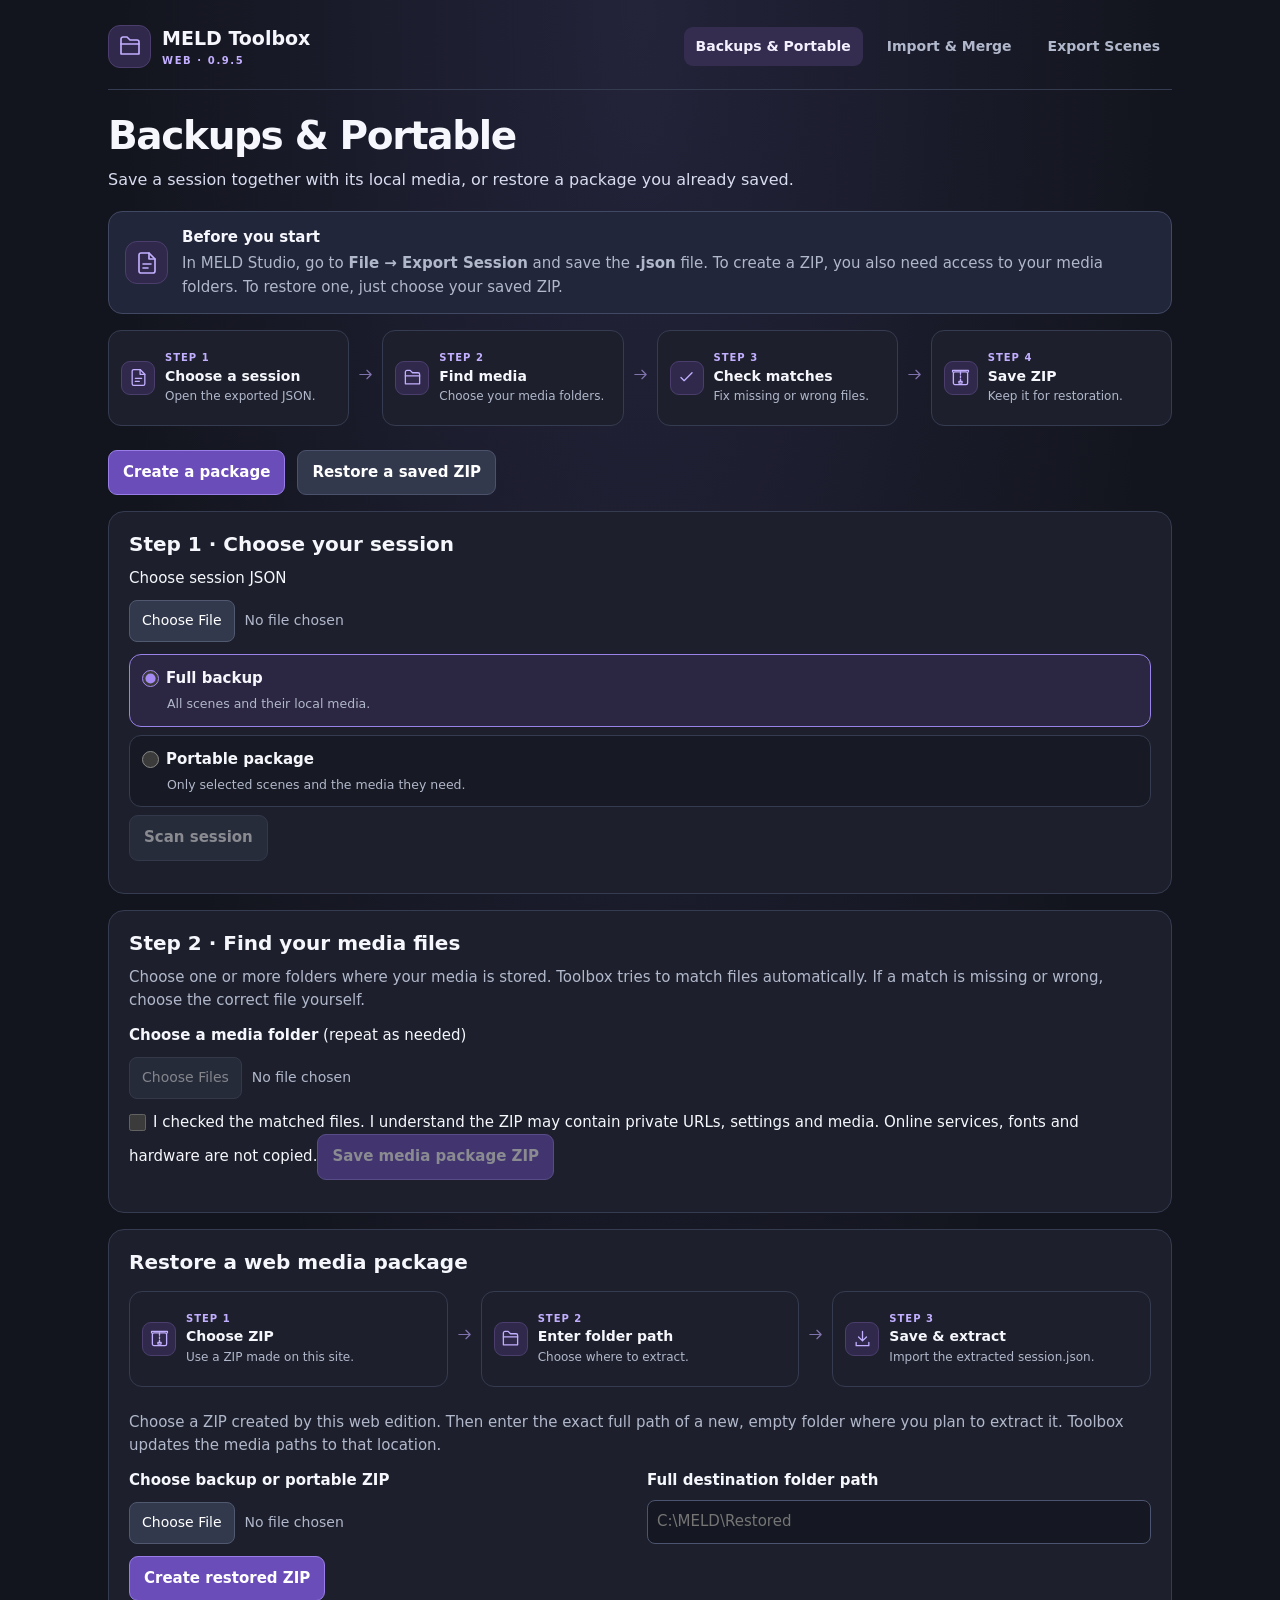
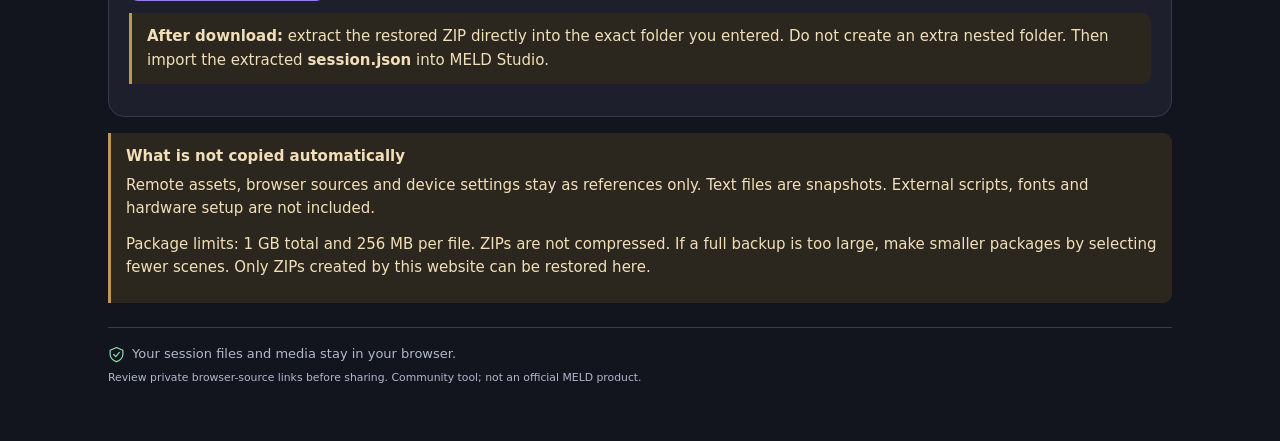
==== portable.html @ 85352651 "Add files via upload" ====
<!doctype html>
<html lang="en"><head><meta charset="utf-8"/><meta content="width=device-width, initial-scale=1" name="viewport"/><meta content="default-src 'none'; script-src 'self'; style-src 'self' 'unsafe-inline'; img-src 'self' data: blob:; connect-src 'none'; base-uri 'none'; form-action 'none'; object-src 'none'" http-equiv="Content-Security-Policy"/><title>MELD Toolbox | Media Packages</title><link href="style.css" rel="stylesheet"/></head><body><main><header class="topbar"><a class="brand" href="index.html"><span class="brandmark"><svg aria-hidden="true" viewBox="0 0 24 24" fill="none" stroke="currentColor" stroke-width="1.65" stroke-linecap="round" stroke-linejoin="round"><path d="M3 7V5a2 2 0 0 1 2-2h4l3 3h7a2 2 0 0 1 2 2v12H3z"/><path d="M3 10h18"/></svg></span><span>MELD Toolbox<small>WEB · 0.9.5</small></span></a><nav aria-label="Main navigation"><a href="index.html" aria-current="page">Backups &amp; Portable</a><a href="production-merge.html">Import &amp; Merge</a><a href="production-manager.html">Export Scenes</a></nav></header><section class="intro"><h1>Backups &amp; Portable</h1><p class="lead">Save a session together with its local media, or restore a package you already saved.</p><div class="start"><span class="symbol"><svg aria-hidden="true" viewBox="0 0 24 24" fill="none" stroke="currentColor" stroke-width="1.65" stroke-linecap="round" stroke-linejoin="round"><path d="M14 2H6a2 2 0 0 0-2 2v16a2 2 0 0 0 2 2h12a2 2 0 0 0 2-2V8z"/><path d="M14 2v6h6M8 13h8M8 17h5"/></svg></span><div><strong>Before you start</strong><p>In MELD Studio, go to <strong>File → Export Session</strong> and save the <strong>.json</strong> file. To create a ZIP, you also need access to your media folders. To restore one, just choose your saved ZIP.</p></div></div><div class="flow" aria-label="Workflow"><div class="flow-step"><span class="symbol"><svg aria-hidden="true" viewBox="0 0 24 24" fill="none" stroke="currentColor" stroke-width="1.65" stroke-linecap="round" stroke-linejoin="round"><path d="M14 2H6a2 2 0 0 0-2 2v16a2 2 0 0 0 2 2h12a2 2 0 0 0 2-2V8z"/><path d="M14 2v6h6M8 13h8M8 17h5"/></svg></span><div><span class="step-index">STEP 1</span><strong>Choose a session</strong><small>Open the exported JSON.</small></div></div><span class="flow-arrow"><svg aria-hidden="true" viewBox="0 0 24 24" fill="none" stroke="currentColor" stroke-width="1.65" stroke-linecap="round" stroke-linejoin="round"><path d="M4 12h16m-6-6 6 6-6 6"/></svg></span><div class="flow-step"><span class="symbol"><svg aria-hidden="true" viewBox="0 0 24 24" fill="none" stroke="currentColor" stroke-width="1.65" stroke-linecap="round" stroke-linejoin="round"><path d="M3 7V5a2 2 0 0 1 2-2h4l3 3h7a2 2 0 0 1 2 2v12H3z"/><path d="M3 10h18"/></svg></span><div><span class="step-index">STEP 2</span><strong>Find media</strong><small>Choose your media folders.</small></div></div><span class="flow-arrow"><svg aria-hidden="true" viewBox="0 0 24 24" fill="none" stroke="currentColor" stroke-width="1.65" stroke-linecap="round" stroke-linejoin="round"><path d="M4 12h16m-6-6 6 6-6 6"/></svg></span><div class="flow-step"><span class="symbol"><svg aria-hidden="true" viewBox="0 0 24 24" fill="none" stroke="currentColor" stroke-width="1.65" stroke-linecap="round" stroke-linejoin="round"><path d="m5 12 4 4L19 6"/></svg></span><div><span class="step-index">STEP 3</span><strong>Check matches</strong><small>Fix missing or wrong files.</small></div></div><span class="flow-arrow"><svg aria-hidden="true" viewBox="0 0 24 24" fill="none" stroke="currentColor" stroke-width="1.65" stroke-linecap="round" stroke-linejoin="round"><path d="M4 12h16m-6-6 6 6-6 6"/></svg></span><div class="flow-step"><span class="symbol"><svg aria-hidden="true" viewBox="0 0 24 24" fill="none" stroke="currentColor" stroke-width="1.65" stroke-linecap="round" stroke-linejoin="round"><rect x="3" y="5" width="18" height="16" rx="2"/><path d="M2 5V3h20v2M12 5v3m0 2v2m0 2v3m-2 0h4v2h-4z"/></svg></span><div><span class="step-index">STEP 4</span><strong>Save ZIP</strong><small>Keep it for restoration.</small></div></div></div></section>

<div class="jump"><a class="action primary" href="#create-package">Create a package</a><a class="action" href="#restore-package">Restore a saved ZIP</a></div><section class="panel" id="create-package"><h2>Step 1 · Choose your session</h2><label for="session">Choose session JSON</label><input accept=".json,application/json" id="session" type="file"/><label class="mode-card"><input checked="" name="mode" type="radio" value="full"/><strong>Full backup</strong><small>All scenes and their local media.</small></label><label class="mode-card"><input name="mode" type="radio" value="selected"/><strong>Portable package</strong><small>Only selected scenes and the media they need.</small></label><div hidden="" id="scenes"></div><button disabled="" id="scan">Scan session</button><p id="report" role="status"></p></section>
<section class="panel"><h2>Step 2 · Find your media files</h2><p>Choose one or more folders where your media is stored. Toolbox tries to match files automatically. If a match is missing or wrong, choose the correct file yourself.</p><label for="folders"><strong>Choose a media folder</strong> (repeat as needed)</label><input disabled="" id="folders" multiple="" type="file" webkitdirectory=""/><p id="count"></p><div id="assets"></div><label><input disabled="" id="ack" type="checkbox"/>I checked the matched files. I understand the ZIP may contain private URLs, settings and media. Online services, fonts and hardware are not copied.</label><button class="primary" disabled="" id="build">Save media package ZIP</button><p id="buildStatus" role="status"></p></section>
<section class="panel" id="restore-package"><h2>Restore a web media package</h2><div aria-label="Workflow" class="flow"><div class="flow-step"><span class="symbol"><svg aria-hidden="true" fill="none" stroke="currentColor" stroke-linecap="round" stroke-linejoin="round" stroke-width="1.65" viewbox="0 0 24 24"><rect height="16" rx="2" width="18" x="3" y="5"></rect><path d="M2 5V3h20v2M12 5v3m0 2v2m0 2v3m-2 0h4v2h-4z"></path></svg></span><div><span class="step-index">STEP 1</span><strong>Choose ZIP</strong><small>Use a ZIP made on this site.</small></div></div><span class="flow-arrow"><svg aria-hidden="true" fill="none" stroke="currentColor" stroke-linecap="round" stroke-linejoin="round" stroke-width="1.65" viewbox="0 0 24 24"><path d="M4 12h16m-6-6 6 6-6 6"></path></svg></span><div class="flow-step"><span class="symbol"><svg aria-hidden="true" fill="none" stroke="currentColor" stroke-linecap="round" stroke-linejoin="round" stroke-width="1.65" viewbox="0 0 24 24"><path d="M3 7V5a2 2 0 0 1 2-2h4l3 3h7a2 2 0 0 1 2 2v12H3z"></path><path d="M3 10h18"></path></svg></span><div><span class="step-index">STEP 2</span><strong>Enter folder path</strong><small>Choose where to extract.</small></div></div><span class="flow-arrow"><svg aria-hidden="true" fill="none" stroke="currentColor" stroke-linecap="round" stroke-linejoin="round" stroke-width="1.65" viewbox="0 0 24 24"><path d="M4 12h16m-6-6 6 6-6 6"></path></svg></span><div class="flow-step"><span class="symbol"><svg aria-hidden="true" fill="none" stroke="currentColor" stroke-linecap="round" stroke-linejoin="round" stroke-width="1.65" viewbox="0 0 24 24"><path d="M12 3v12m-5-5 5 5 5-5M4 17v4h16v-4"></path></svg></span><div><span class="step-index">STEP 3</span><strong>Save &amp; extract</strong><small>Import the extracted session.json.</small></div></div></div><p>Choose a ZIP created by this web edition. Then enter the exact full path of a new, empty folder where you plan to extract it. Toolbox updates the media paths to that location.</p><div class="subgrid"><div><label for="package"><strong>Choose backup or portable ZIP</strong></label><input accept=".zip,application/zip" id="package" type="file"/></div><div><label for="destination"><strong>Full destination folder path</strong></label><input id="destination" placeholder="C:\MELD\Restored" spellcheck="false" type="text"/></div></div><button class="primary" id="restore">Create restored ZIP</button><p id="restoreStatus" role="status"></p><div class="notice"><strong>After download:</strong> extract the restored ZIP directly into the exact folder you entered. Do not create an extra nested folder. Then import the extracted <strong>session.json</strong> into MELD Studio.</div></section>
<section class="notice"><strong>What is not copied automatically</strong><p>Remote assets, browser sources and device settings stay as references only. Text files are snapshots. External scripts, fonts and hardware setup are not included.</p><p>Package limits: 1 GB total and 256 MB per file. ZIPs are not compressed. If a full backup is too large, make smaller packages by selecting fewer scenes. Only ZIPs created by this website can be restored here.</p></section><footer><span><svg aria-hidden="true" viewBox="0 0 24 24" fill="none" stroke="currentColor" stroke-width="1.65" stroke-linecap="round" stroke-linejoin="round"><path d="m12 2 9 4v6c0 5-5 9-9 10-4-1-9-5-9-10V6z"/><path d="m8 12 3 3 5-6"/></svg> Your session files and media stay in your browser.</span><small>Review private browser-source links before sharing. Community tool; not an official MELD product.</small></footer></main><script src="production-engine.js"></script><script src="portable-web-engine.js"></script><script src="portable-web-ui.js"></script></body></html>
---- style.css ----
:root{color-scheme:dark;--bg:#13151e;--panel:#1d202c;--panel2:#242839;--border:#353b50;--muted:#b1b8cb;--text:#f6f7fc;--purple:#c2afff;--accent:#8064d8;--green:#90e4b0;--red:#ffabb1;--gold:#f2d091}*{box-sizing:border-box}body{margin:0;background:radial-gradient(ellipse at 50% 0,#23233a 0,transparent 520px),var(--bg);color:var(--text);font:15px/1.55 system-ui,-apple-system,"Segoe UI",sans-serif}main{max-width:1120px;margin:auto;padding:24px 28px 38px}a{color:var(--purple)}.topbar,.row,nav{display:flex;align-items:center;gap:12px;flex-wrap:wrap}.topbar{justify-content:space-between;border-bottom:1px solid var(--border);padding-bottom:20px;margin-bottom:24px}.brand{display:flex;align-items:center;gap:11px;color:var(--text);font-size:19px;font-weight:750;text-decoration:none}.brand small{display:block;letter-spacing:1.6px;font-size:10px;color:var(--purple)}.brandmark,.symbol{display:inline-flex;align-items:center;justify-content:center;color:var(--purple);background:#30294b;border:1px solid #4b3e6d;border-radius:12px;width:43px;height:43px;flex:0 0 auto}.brandmark svg,.symbol svg{width:24px;height:24px}nav a{color:var(--muted);text-decoration:none;padding:9px 12px;border-radius:9px;font-size:14px;font-weight:600}nav a[aria-current]{background:#352d50;color:#f5f0ff}nav a:hover{background:var(--panel2);color:#fff}h1{font-size:clamp(28px,4vw,39px);line-height:1.14;letter-spacing:-.035em;margin:0 0 10px}h2{font-size:20px;line-height:1.25;margin:0 0 10px}h3{font-size:16px;margin:0 0 6px}p{margin:6px 0 12px;color:var(--muted)}.lead{font-size:16px;max-width:800px;color:#d8dcef;margin-bottom:18px}.start{display:flex;gap:14px;align-items:center;background:#22263a;border:1px solid #414862;border-radius:14px;padding:14px 16px;margin:16px 0}.start p{margin:3px 0 0}.start strong{font-size:15px}.flow{display:flex;align-items:center;gap:8px;margin:16px 0 24px}.flow-step{flex:1;min-width:0;display:flex;gap:10px;align-items:center;background:var(--panel);border:1px solid var(--border);border-radius:13px;padding:12px;min-height:96px}.flow-step .symbol{width:34px;height:34px;border-radius:9px}.flow-step .symbol svg{width:19px;height:19px}.step-index{font-size:10px;letter-spacing:1px;color:var(--purple);font-weight:750;display:block}.flow-step strong{display:block;font-size:14px}.flow-step small{display:block;font-size:12px;color:var(--muted)}.flow-arrow{color:#8073ad;flex:0 0 17px}.flow-arrow svg{width:17px;height:17px}.panel{background:var(--panel);border:1px solid var(--border);border-radius:16px;padding:20px;margin:16px 0;min-width:0}.workflow-grid,.columns,.subgrid{display:grid;grid-template-columns:repeat(2,minmax(0,1fr));gap:14px}.workflow{background:linear-gradient(140deg,#24283a,#1e212d);border:1px solid var(--border);border-radius:16px;padding:19px;display:flex;flex-direction:column;gap:9px;min-width:0}.workflow h2{margin:0}.workflow p{margin:0}.workflow .action{margin-top:auto;align-self:flex-start}.card-top{display:flex;gap:12px;align-items:center}.meta{display:grid;gap:5px;margin:6px 0 10px;padding:10px 0;border-top:1px solid var(--border);font-size:13px;color:var(--muted)}.meta b{color:#e3e6f0}.card{background:#171a24;border:1px solid var(--border);border-radius:12px;padding:16px;min-width:0}.grid{display:grid;grid-template-columns:repeat(auto-fit,minmax(128px,1fr));gap:10px}.stat{background:#171a24;border:1px solid var(--border);padding:12px;border-radius:10px}.stat b{display:block;font-size:23px}.stat small{color:var(--muted)}button,input,select{font:inherit}button,.action{display:inline-flex;align-items:center;justify-content:center;gap:8px;background:#33394d;border:1px solid #4b536c;border-radius:9px;padding:10px 14px;color:#fff;text-decoration:none;cursor:pointer;font-weight:650;min-height:42px}button.primary,.action.primary,#save{background:#6b4db9;border-color:#987de8}button:hover:not(:disabled),.action:hover{filter:brightness(1.14)}button:disabled{opacity:.48;cursor:not-allowed}button:focus-visible,a:focus-visible,input:focus-visible,select:focus-visible{outline:3px solid var(--purple);outline-offset:3px}input[type=file]{display:block;margin:10px 0 12px;max-width:100%;width:100%;font-size:14px;color:var(--muted)}input::file-selector-button{font:inherit;background:#33394d;color:#fff;border:1px solid #505970;padding:9px 12px;border-radius:8px;cursor:pointer;margin-right:10px}input:disabled::file-selector-button{opacity:.45;cursor:not-allowed}select,input[type=text],#search{background:#151822;color:var(--text);border:1px solid #4c556f;border-radius:8px;padding:9px;max-width:100%}input[type=text],#search{width:100%;margin:8px 0}input[type=checkbox],input[type=radio]{accent-color:#a58af3;flex-shrink:0;width:17px;height:17px;vertical-align:middle;margin:0 7px 0 0}label{cursor:pointer}small,.helper{color:var(--muted)}.ok{color:var(--green)!important}.err{color:var(--red)!important}.warn{color:var(--gold)!important}.notice{border-left:3px solid #bc9857;background:#2b271f;color:#f2dfb9;padding:12px 15px;margin:12px 0;border-radius:0 9px 9px 0}.notice p{color:inherit}.scene{display:flex;align-items:flex-start;gap:12px;justify-content:space-between;border-bottom:1px solid var(--border);padding:11px 4px}.scene label{display:flex;align-items:center;gap:5px;flex:1}.scene>div:first-child{flex:1;min-width:0}.scene small{display:block;overflow-wrap:anywhere}.policy{min-width:145px}.scroll{max-height:470px;overflow:auto}.asset{padding:12px 0;border-top:1px solid var(--border);overflow-wrap:anywhere}.asset input{margin:8px 0}#scenes{max-height:300px;overflow:auto}#assets{max-height:480px;overflow:auto}#report,#buildStatus,#restoreStatus,#status{white-space:pre-wrap;overflow-wrap:anywhere}.mode-card{display:block;border:1px solid var(--border);background:#171a24;border-radius:12px;padding:12px;margin:8px 0}.mode-card small{display:block;margin:4px 0 0 25px}.mode-card:has(input:checked){border-color:#9982e8;background:#2b2641}.choices{display:grid;grid-template-columns:repeat(4,minmax(0,1fr));gap:9px;margin:12px 0}.choice{background:#171a24;border:1px solid var(--border);border-radius:11px;padding:12px}.choice strong,.choice small{display:block}.choice svg{width:100%;max-width:112px;height:36px;display:block;margin:0 0 7px}.panel label.row{align-items:flex-start;flex-wrap:nowrap;margin:12px 0}table{width:100%;border-collapse:collapse}th,td{text-align:left;vertical-align:top;padding:8px 6px;border-bottom:1px solid var(--border);overflow-wrap:anywhere}th{color:var(--muted);font-size:12px}.section-title{margin-top:28px}.jump{display:flex;gap:12px;flex-wrap:wrap;margin:12px 0}footer{border-top:1px solid var(--border);margin-top:24px;padding:16px 0;color:var(--muted);font-size:13px;display:grid;gap:6px}footer span{display:flex;align-items:center;gap:7px}footer svg{width:17px;height:17px;color:var(--green)}[hidden]{display:none!important}@media(max-width:850px){.flow{display:grid;grid-template-columns:repeat(2,minmax(0,1fr))}.flow-arrow{display:none}.choices{grid-template-columns:repeat(2,minmax(0,1fr))}.topbar{gap:15px}}@media(max-width:600px){main{padding:16px}.workflow-grid,.columns,.subgrid,.flow{grid-template-columns:1fr}.flow-step{min-height:70px}.panel{padding:15px}.scene{flex-wrap:wrap}.policy{min-width:120px}nav{gap:3px}nav a{padding:8px;font-size:13px}.choices{grid-template-columns:1fr 1fr}.row{gap:8px}}
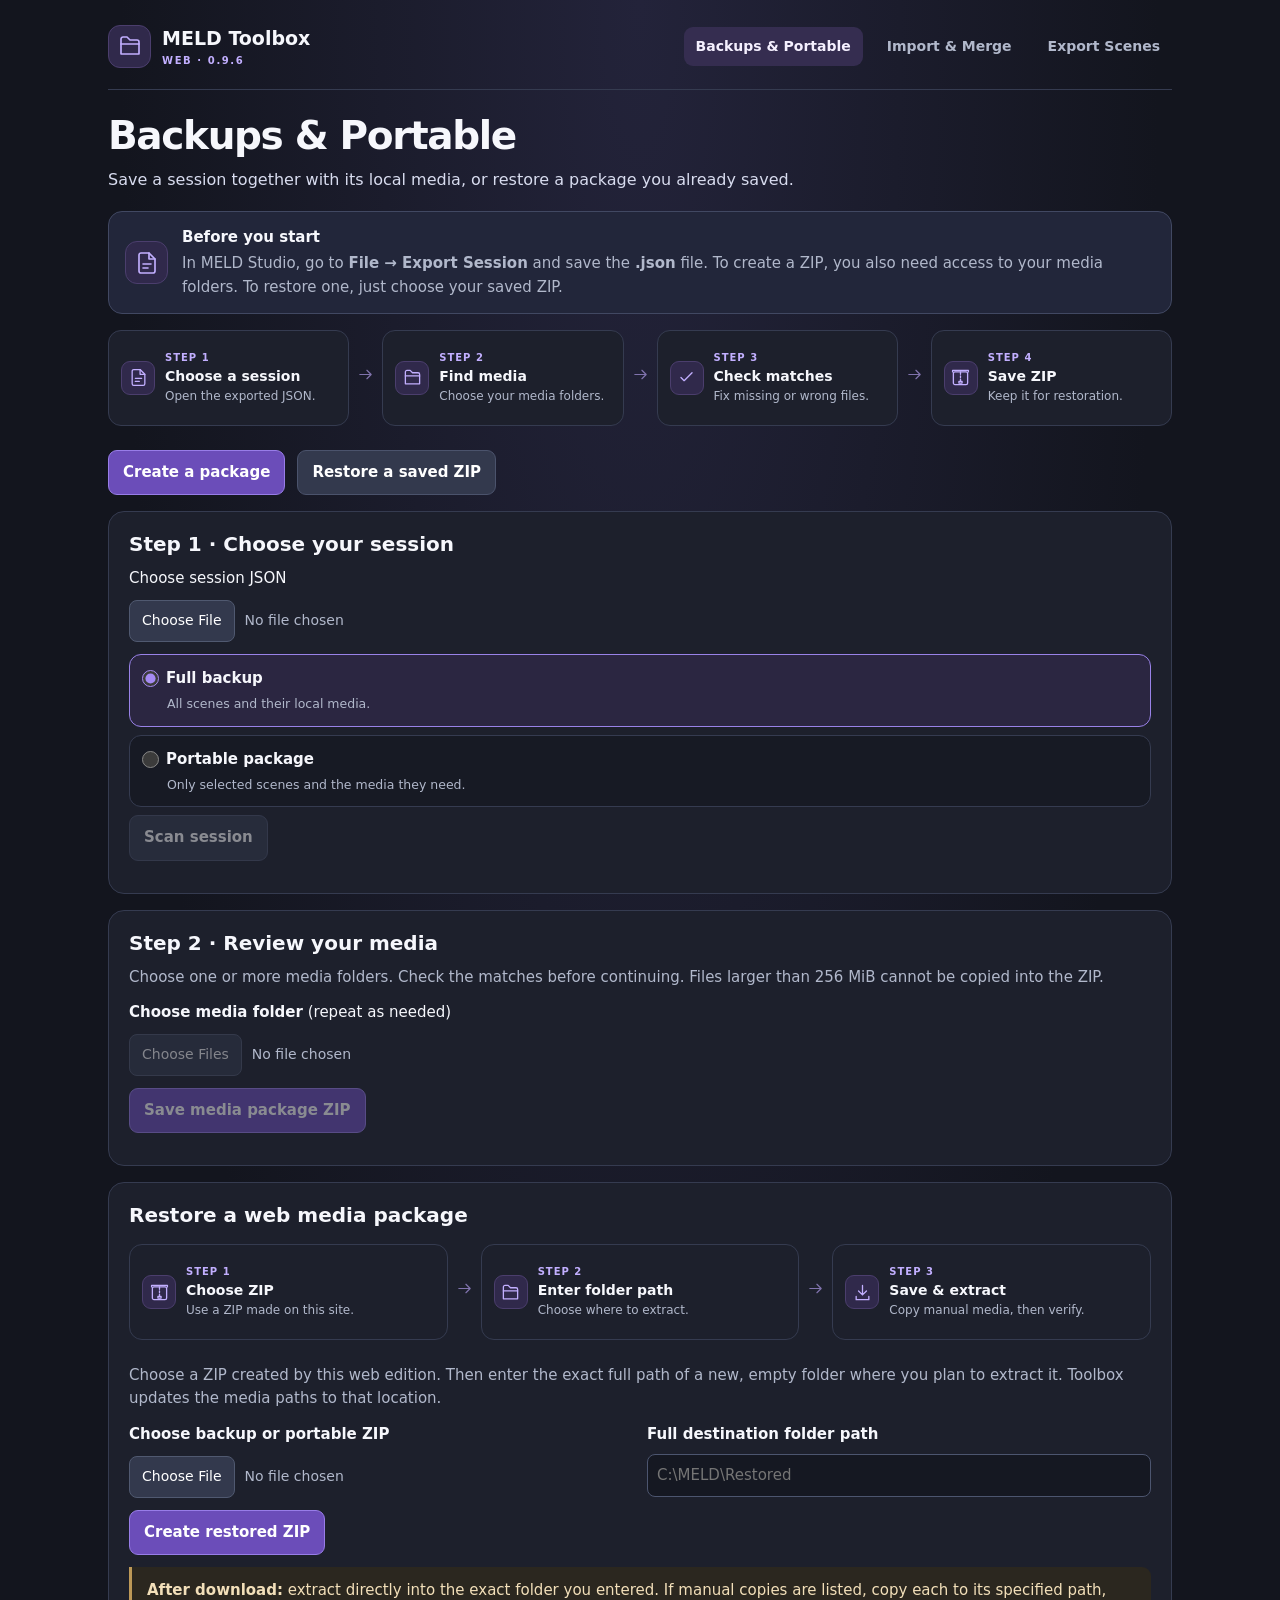
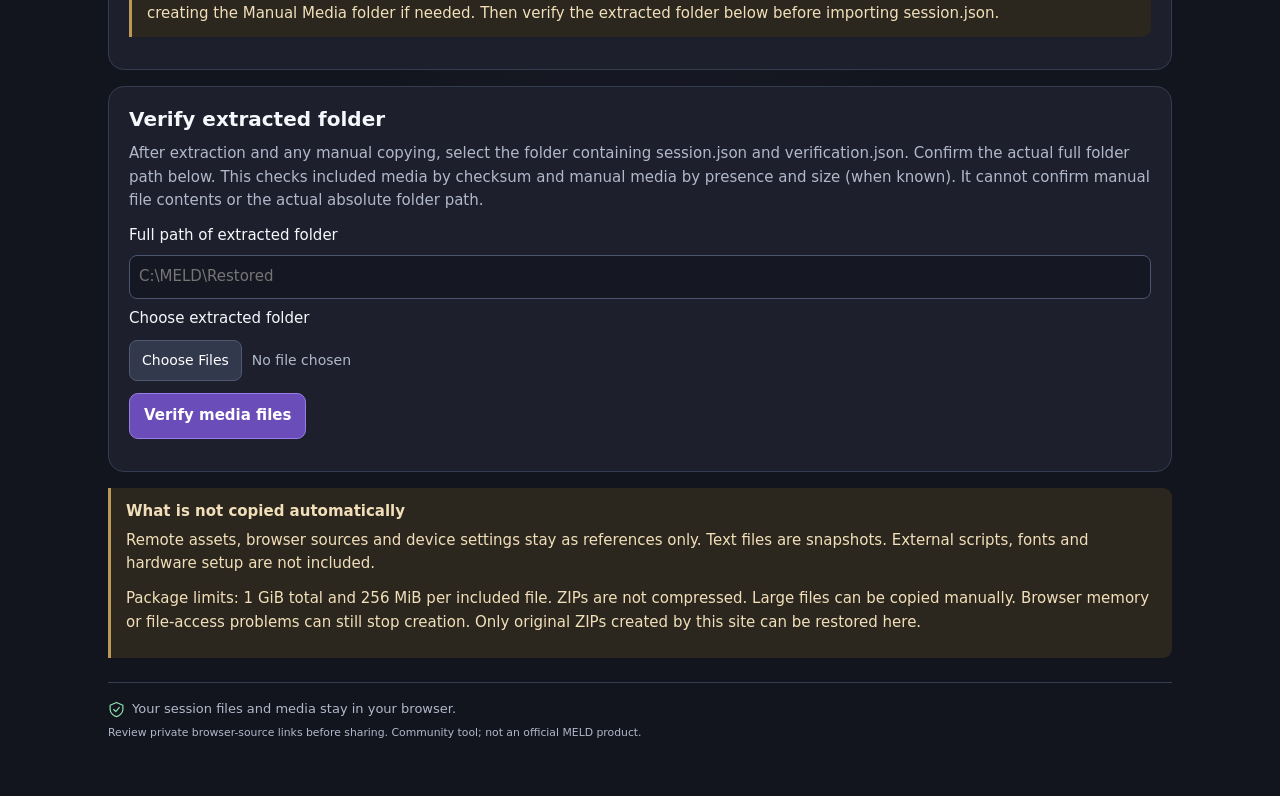
==== commit 72605551: "Add files via upload" ====
--- a/portable.html
+++ b/portable.html
@@ -1,7 +1,7 @@
-<!doctype html>
-<html lang="en"><head><meta charset="utf-8"/><meta content="width=device-width, initial-scale=1" name="viewport"/><meta content="default-src 'none'; script-src 'self'; style-src 'self' 'unsafe-inline'; img-src 'self' data: blob:; connect-src 'none'; base-uri 'none'; form-action 'none'; object-src 'none'" http-equiv="Content-Security-Policy"/><title>MELD Toolbox | Media Packages</title><link href="style.css" rel="stylesheet"/></head><body><main><header class="topbar"><a class="brand" href="index.html"><span class="brandmark"><svg aria-hidden="true" viewBox="0 0 24 24" fill="none" stroke="currentColor" stroke-width="1.65" stroke-linecap="round" stroke-linejoin="round"><path d="M3 7V5a2 2 0 0 1 2-2h4l3 3h7a2 2 0 0 1 2 2v12H3z"/><path d="M3 10h18"/></svg></span><span>MELD Toolbox<small>WEB · 0.9.5</small></span></a><nav aria-label="Main navigation"><a href="index.html" aria-current="page">Backups &amp; Portable</a><a href="production-merge.html">Import &amp; Merge</a><a href="production-manager.html">Export Scenes</a></nav></header><section class="intro"><h1>Backups &amp; Portable</h1><p class="lead">Save a session together with its local media, or restore a package you already saved.</p><div class="start"><span class="symbol"><svg aria-hidden="true" viewBox="0 0 24 24" fill="none" stroke="currentColor" stroke-width="1.65" stroke-linecap="round" stroke-linejoin="round"><path d="M14 2H6a2 2 0 0 0-2 2v16a2 2 0 0 0 2 2h12a2 2 0 0 0 2-2V8z"/><path d="M14 2v6h6M8 13h8M8 17h5"/></svg></span><div><strong>Before you start</strong><p>In MELD Studio, go to <strong>File → Export Session</strong> and save the <strong>.json</strong> file. To create a ZIP, you also need access to your media folders. To restore one, just choose your saved ZIP.</p></div></div><div class="flow" aria-label="Workflow"><div class="flow-step"><span class="symbol"><svg aria-hidden="true" viewBox="0 0 24 24" fill="none" stroke="currentColor" stroke-width="1.65" stroke-linecap="round" stroke-linejoin="round"><path d="M14 2H6a2 2 0 0 0-2 2v16a2 2 0 0 0 2 2h12a2 2 0 0 0 2-2V8z"/><path d="M14 2v6h6M8 13h8M8 17h5"/></svg></span><div><span class="step-index">STEP 1</span><strong>Choose a session</strong><small>Open the exported JSON.</small></div></div><span class="flow-arrow"><svg aria-hidden="true" viewBox="0 0 24 24" fill="none" stroke="currentColor" stroke-width="1.65" stroke-linecap="round" stroke-linejoin="round"><path d="M4 12h16m-6-6 6 6-6 6"/></svg></span><div class="flow-step"><span class="symbol"><svg aria-hidden="true" viewBox="0 0 24 24" fill="none" stroke="currentColor" stroke-width="1.65" stroke-linecap="round" stroke-linejoin="round"><path d="M3 7V5a2 2 0 0 1 2-2h4l3 3h7a2 2 0 0 1 2 2v12H3z"/><path d="M3 10h18"/></svg></span><div><span class="step-index">STEP 2</span><strong>Find media</strong><small>Choose your media folders.</small></div></div><span class="flow-arrow"><svg aria-hidden="true" viewBox="0 0 24 24" fill="none" stroke="currentColor" stroke-width="1.65" stroke-linecap="round" stroke-linejoin="round"><path d="M4 12h16m-6-6 6 6-6 6"/></svg></span><div class="flow-step"><span class="symbol"><svg aria-hidden="true" viewBox="0 0 24 24" fill="none" stroke="currentColor" stroke-width="1.65" stroke-linecap="round" stroke-linejoin="round"><path d="m5 12 4 4L19 6"/></svg></span><div><span class="step-index">STEP 3</span><strong>Check matches</strong><small>Fix missing or wrong files.</small></div></div><span class="flow-arrow"><svg aria-hidden="true" viewBox="0 0 24 24" fill="none" stroke="currentColor" stroke-width="1.65" stroke-linecap="round" stroke-linejoin="round"><path d="M4 12h16m-6-6 6 6-6 6"/></svg></span><div class="flow-step"><span class="symbol"><svg aria-hidden="true" viewBox="0 0 24 24" fill="none" stroke="currentColor" stroke-width="1.65" stroke-linecap="round" stroke-linejoin="round"><rect x="3" y="5" width="18" height="16" rx="2"/><path d="M2 5V3h20v2M12 5v3m0 2v2m0 2v3m-2 0h4v2h-4z"/></svg></span><div><span class="step-index">STEP 4</span><strong>Save ZIP</strong><small>Keep it for restoration.</small></div></div></div></section>
+<!DOCTYPE html>
 
+<html lang="en"><head><meta charset="utf-8"/><meta content="width=device-width, initial-scale=1" name="viewport"/><meta content="default-src 'none'; script-src 'self'; style-src 'self' 'unsafe-inline'; img-src 'self' data: blob:; connect-src 'none'; base-uri 'none'; form-action 'none'; object-src 'none'" http-equiv="Content-Security-Policy"/><title>MELD Toolbox | Media Packages</title><link href="style.css?v=096" rel="stylesheet"/></head><body><main><header class="topbar"><a class="brand" href="index.html"><span class="brandmark"><svg aria-hidden="true" fill="none" stroke="currentColor" stroke-linecap="round" stroke-linejoin="round" stroke-width="1.65" viewbox="0 0 24 24"><path d="M3 7V5a2 2 0 0 1 2-2h4l3 3h7a2 2 0 0 1 2 2v12H3z"></path><path d="M3 10h18"></path></svg></span><span>MELD Toolbox<small>WEB · 0.9.6</small></span></a><nav aria-label="Main navigation"><a aria-current="page" href="index.html">Backups &amp; Portable</a><a href="production-merge.html">Import &amp; Merge</a><a href="production-manager.html">Export Scenes</a></nav></header><section class="intro"><h1>Backups &amp; Portable</h1><p class="lead">Save a session together with its local media, or restore a package you already saved.</p><div class="start"><span class="symbol"><svg aria-hidden="true" fill="none" stroke="currentColor" stroke-linecap="round" stroke-linejoin="round" stroke-width="1.65" viewbox="0 0 24 24"><path d="M14 2H6a2 2 0 0 0-2 2v16a2 2 0 0 0 2 2h12a2 2 0 0 0 2-2V8z"></path><path d="M14 2v6h6M8 13h8M8 17h5"></path></svg></span><div><strong>Before you start</strong><p>In MELD Studio, go to <strong>File → Export Session</strong> and save the <strong>.json</strong> file. To create a ZIP, you also need access to your media folders. To restore one, just choose your saved ZIP.</p></div></div><div aria-label="Workflow" class="flow"><div class="flow-step"><span class="symbol"><svg aria-hidden="true" fill="none" stroke="currentColor" stroke-linecap="round" stroke-linejoin="round" stroke-width="1.65" viewbox="0 0 24 24"><path d="M14 2H6a2 2 0 0 0-2 2v16a2 2 0 0 0 2 2h12a2 2 0 0 0 2-2V8z"></path><path d="M14 2v6h6M8 13h8M8 17h5"></path></svg></span><div><span class="step-index">STEP 1</span><strong>Choose a session</strong><small>Open the exported JSON.</small></div></div><span class="flow-arrow"><svg aria-hidden="true" fill="none" stroke="currentColor" stroke-linecap="round" stroke-linejoin="round" stroke-width="1.65" viewbox="0 0 24 24"><path d="M4 12h16m-6-6 6 6-6 6"></path></svg></span><div class="flow-step"><span class="symbol"><svg aria-hidden="true" fill="none" stroke="currentColor" stroke-linecap="round" stroke-linejoin="round" stroke-width="1.65" viewbox="0 0 24 24"><path d="M3 7V5a2 2 0 0 1 2-2h4l3 3h7a2 2 0 0 1 2 2v12H3z"></path><path d="M3 10h18"></path></svg></span><div><span class="step-index">STEP 2</span><strong>Find media</strong><small>Choose your media folders.</small></div></div><span class="flow-arrow"><svg aria-hidden="true" fill="none" stroke="currentColor" stroke-linecap="round" stroke-linejoin="round" stroke-width="1.65" viewbox="0 0 24 24"><path d="M4 12h16m-6-6 6 6-6 6"></path></svg></span><div class="flow-step"><span class="symbol"><svg aria-hidden="true" fill="none" stroke="currentColor" stroke-linecap="round" stroke-linejoin="round" stroke-width="1.65" viewbox="0 0 24 24"><path d="m5 12 4 4L19 6"></path></svg></span><div><span class="step-index">STEP 3</span><strong>Check matches</strong><small>Fix missing or wrong files.</small></div></div><span class="flow-arrow"><svg aria-hidden="true" fill="none" stroke="currentColor" stroke-linecap="round" stroke-linejoin="round" stroke-width="1.65" viewbox="0 0 24 24"><path d="M4 12h16m-6-6 6 6-6 6"></path></svg></span><div class="flow-step"><span class="symbol"><svg aria-hidden="true" fill="none" stroke="currentColor" stroke-linecap="round" stroke-linejoin="round" stroke-width="1.65" viewbox="0 0 24 24"><rect height="16" rx="2" width="18" x="3" y="5"></rect><path d="M2 5V3h20v2M12 5v3m0 2v2m0 2v3m-2 0h4v2h-4z"></path></svg></span><div><span class="step-index">STEP 4</span><strong>Save ZIP</strong><small>Keep it for restoration.</small></div></div></div></section>
 <div class="jump"><a class="action primary" href="#create-package">Create a package</a><a class="action" href="#restore-package">Restore a saved ZIP</a></div><section class="panel" id="create-package"><h2>Step 1 · Choose your session</h2><label for="session">Choose session JSON</label><input accept=".json,application/json" id="session" type="file"/><label class="mode-card"><input checked="" name="mode" type="radio" value="full"/><strong>Full backup</strong><small>All scenes and their local media.</small></label><label class="mode-card"><input name="mode" type="radio" value="selected"/><strong>Portable package</strong><small>Only selected scenes and the media they need.</small></label><div hidden="" id="scenes"></div><button disabled="" id="scan">Scan session</button><p id="report" role="status"></p></section>
-<section class="panel"><h2>Step 2 · Find your media files</h2><p>Choose one or more folders where your media is stored. Toolbox tries to match files automatically. If a match is missing or wrong, choose the correct file yourself.</p><label for="folders"><strong>Choose a media folder</strong> (repeat as needed)</label><input disabled="" id="folders" multiple="" type="file" webkitdirectory=""/><p id="count"></p><div id="assets"></div><label><input disabled="" id="ack" type="checkbox"/>I checked the matched files. I understand the ZIP may contain private URLs, settings and media. Online services, fonts and hardware are not copied.</label><button class="primary" disabled="" id="build">Save media package ZIP</button><p id="buildStatus" role="status"></p></section>
-<section class="panel" id="restore-package"><h2>Restore a web media package</h2><div aria-label="Workflow" class="flow"><div class="flow-step"><span class="symbol"><svg aria-hidden="true" fill="none" stroke="currentColor" stroke-linecap="round" stroke-linejoin="round" stroke-width="1.65" viewbox="0 0 24 24"><rect height="16" rx="2" width="18" x="3" y="5"></rect><path d="M2 5V3h20v2M12 5v3m0 2v2m0 2v3m-2 0h4v2h-4z"></path></svg></span><div><span class="step-index">STEP 1</span><strong>Choose ZIP</strong><small>Use a ZIP made on this site.</small></div></div><span class="flow-arrow"><svg aria-hidden="true" fill="none" stroke="currentColor" stroke-linecap="round" stroke-linejoin="round" stroke-width="1.65" viewbox="0 0 24 24"><path d="M4 12h16m-6-6 6 6-6 6"></path></svg></span><div class="flow-step"><span class="symbol"><svg aria-hidden="true" fill="none" stroke="currentColor" stroke-linecap="round" stroke-linejoin="round" stroke-width="1.65" viewbox="0 0 24 24"><path d="M3 7V5a2 2 0 0 1 2-2h4l3 3h7a2 2 0 0 1 2 2v12H3z"></path><path d="M3 10h18"></path></svg></span><div><span class="step-index">STEP 2</span><strong>Enter folder path</strong><small>Choose where to extract.</small></div></div><span class="flow-arrow"><svg aria-hidden="true" fill="none" stroke="currentColor" stroke-linecap="round" stroke-linejoin="round" stroke-width="1.65" viewbox="0 0 24 24"><path d="M4 12h16m-6-6 6 6-6 6"></path></svg></span><div class="flow-step"><span class="symbol"><svg aria-hidden="true" fill="none" stroke="currentColor" stroke-linecap="round" stroke-linejoin="round" stroke-width="1.65" viewbox="0 0 24 24"><path d="M12 3v12m-5-5 5 5 5-5M4 17v4h16v-4"></path></svg></span><div><span class="step-index">STEP 3</span><strong>Save &amp; extract</strong><small>Import the extracted session.json.</small></div></div></div><p>Choose a ZIP created by this web edition. Then enter the exact full path of a new, empty folder where you plan to extract it. Toolbox updates the media paths to that location.</p><div class="subgrid"><div><label for="package"><strong>Choose backup or portable ZIP</strong></label><input accept=".zip,application/zip" id="package" type="file"/></div><div><label for="destination"><strong>Full destination folder path</strong></label><input id="destination" placeholder="C:\MELD\Restored" spellcheck="false" type="text"/></div></div><button class="primary" id="restore">Create restored ZIP</button><p id="restoreStatus" role="status"></p><div class="notice"><strong>After download:</strong> extract the restored ZIP directly into the exact folder you entered. Do not create an extra nested folder. Then import the extracted <strong>session.json</strong> into MELD Studio.</div></section>
-<section class="notice"><strong>What is not copied automatically</strong><p>Remote assets, browser sources and device settings stay as references only. Text files are snapshots. External scripts, fonts and hardware setup are not included.</p><p>Package limits: 1 GB total and 256 MB per file. ZIPs are not compressed. If a full backup is too large, make smaller packages by selecting fewer scenes. Only ZIPs created by this website can be restored here.</p></section><footer><span><svg aria-hidden="true" viewBox="0 0 24 24" fill="none" stroke="currentColor" stroke-width="1.65" stroke-linecap="round" stroke-linejoin="round"><path d="m12 2 9 4v6c0 5-5 9-9 10-4-1-9-5-9-10V6z"/><path d="m8 12 3 3 5-6"/></svg> Your session files and media stay in your browser.</span><small>Review private browser-source links before sharing. Community tool; not an official MELD product.</small></footer></main><script src="production-engine.js"></script><script src="portable-web-engine.js"></script><script src="portable-web-ui.js"></script></body></html>+<section class="panel"><h2>Step 2 · Review your media</h2><p>Choose one or more media folders. Check the matches before continuing. Files larger than 256 MiB cannot be copied into the ZIP.</p><label for="folders"><strong>Choose media folder</strong> (repeat as needed)</label><input disabled="" id="folders" multiple="" type="file" webkitdirectory=""/><div hidden="" id="mediaReview"><div class="grid"><div class="stat"><small>Included paths</small><b id="included">0</b></div><div class="stat"><small>Manual / unresolved</small><b id="manualCount">0</b></div><div class="stat"><small>Estimated package size</small><b id="estimated">0</b></div></div><progress aria-label="Estimated ZIP size" id="meter" max="1073741824" value="0"></progress><p class="helper">Estimate before deduplication, including an allowance for session data and ZIP overhead. Actual size can be smaller. Maximum 1 GiB.</p><p id="count" role="status"></p><label class="mode-card"><input id="allowManual" type="checkbox"/><strong>Allow manual media copies</strong><small>Missing or oversized files, and files you choose to copy manually, will be listed with exact destination paths. The backup is incomplete until you copy them.</small></label><p id="blocking" role="status"></p><div id="assets"></div><label class="row"><input disabled="" id="ack" type="checkbox"/>I reviewed the matches and any manual-copy requirements. I understand the ZIP may contain private URLs, settings and media. Online services, fonts and hardware are not copied.</label></div><button class="primary" disabled="" id="build">Save media package ZIP</button><p id="buildStatus" role="status"></p></section>
+<section class="panel" id="restore-package"><h2>Restore a web media package</h2><div aria-label="Workflow" class="flow"><div class="flow-step"><span class="symbol"><svg aria-hidden="true" fill="none" stroke="currentColor" stroke-linecap="round" stroke-linejoin="round" stroke-width="1.65" viewbox="0 0 24 24"><rect height="16" rx="2" width="18" x="3" y="5"></rect><path d="M2 5V3h20v2M12 5v3m0 2v2m0 2v3m-2 0h4v2h-4z"></path></svg></span><div><span class="step-index">STEP 1</span><strong>Choose ZIP</strong><small>Use a ZIP made on this site.</small></div></div><span class="flow-arrow"><svg aria-hidden="true" fill="none" stroke="currentColor" stroke-linecap="round" stroke-linejoin="round" stroke-width="1.65" viewbox="0 0 24 24"><path d="M4 12h16m-6-6 6 6-6 6"></path></svg></span><div class="flow-step"><span class="symbol"><svg aria-hidden="true" fill="none" stroke="currentColor" stroke-linecap="round" stroke-linejoin="round" stroke-width="1.65" viewbox="0 0 24 24"><path d="M3 7V5a2 2 0 0 1 2-2h4l3 3h7a2 2 0 0 1 2 2v12H3z"></path><path d="M3 10h18"></path></svg></span><div><span class="step-index">STEP 2</span><strong>Enter folder path</strong><small>Choose where to extract.</small></div></div><span class="flow-arrow"><svg aria-hidden="true" fill="none" stroke="currentColor" stroke-linecap="round" stroke-linejoin="round" stroke-width="1.65" viewbox="0 0 24 24"><path d="M4 12h16m-6-6 6 6-6 6"></path></svg></span><div class="flow-step"><span class="symbol"><svg aria-hidden="true" fill="none" stroke="currentColor" stroke-linecap="round" stroke-linejoin="round" stroke-width="1.65" viewbox="0 0 24 24"><path d="M12 3v12m-5-5 5 5 5-5M4 17v4h16v-4"></path></svg></span><div><span class="step-index">STEP 3</span><strong>Save &amp; extract</strong><small>Copy manual media, then verify.</small></div></div></div><p>Choose a ZIP created by this web edition. Then enter the exact full path of a new, empty folder where you plan to extract it. Toolbox updates the media paths to that location.</p><div class="subgrid"><div><label for="package"><strong>Choose backup or portable ZIP</strong></label><input accept=".zip,application/zip" id="package" type="file"/></div><div><label for="destination"><strong>Full destination folder path</strong></label><input id="destination" placeholder="C:\MELD\Restored" spellcheck="false" type="text"/></div></div><button class="primary" id="restore">Create restored ZIP</button><p id="restoreStatus" role="status"></p><div class="notice"><strong>After download:</strong> extract directly into the exact folder you entered. If manual copies are listed, copy each to its specified path, creating the Manual Media folder if needed. Then verify the extracted folder below before importing session.json.</div><div hidden="" id="restoreManual"><h3>Manual copies required</h3><p>Copy each original file to the exact destination below. The instructions are also inside the restored ZIP.</p><div id="manualList"></div></div></section><section class="panel" id="verify-package"><h2>Verify extracted folder</h2><p>After extraction and any manual copying, select the folder containing session.json and verification.json. Confirm the actual full folder path below. This checks included media by checksum and manual media by presence and size (when known). It cannot confirm manual file contents or the actual absolute folder path.</p><label for="verifyPath">Full path of extracted folder</label><input id="verifyPath" placeholder="C:\MELD\Restored" spellcheck="false" type="text"/><label for="verifyFolder">Choose extracted folder</label><input id="verifyFolder" multiple="" type="file" webkitdirectory=""/><button class="primary" id="verify">Verify media files</button><p id="verifyStatus" role="status"></p><div id="verifyResults"></div></section>
+<section class="notice"><strong>What is not copied automatically</strong><p>Remote assets, browser sources and device settings stay as references only. Text files are snapshots. External scripts, fonts and hardware setup are not included.</p><p>Package limits: 1 GiB total and 256 MiB per included file. ZIPs are not compressed. Large files can be copied manually. Browser memory or file-access problems can still stop creation. Only original ZIPs created by this site can be restored here.</p></section><footer><span><svg aria-hidden="true" fill="none" stroke="currentColor" stroke-linecap="round" stroke-linejoin="round" stroke-width="1.65" viewbox="0 0 24 24"><path d="m12 2 9 4v6c0 5-5 9-9 10-4-1-9-5-9-10V6z"></path><path d="m8 12 3 3 5-6"></path></svg> Your session files and media stay in your browser.</span><small>Review private browser-source links before sharing. Community tool; not an official MELD product.</small></footer></main><script src="production-engine.js"></script><script src="portable-web-engine.js?v=096"></script><script src="portable-web-ui.js?v=096"></script></body></html>
--- a/style.css
+++ b/style.css
@@ -1,2 +1,4 @@
 
 :root{color-scheme:dark;--bg:#13151e;--panel:#1d202c;--panel2:#242839;--border:#353b50;--muted:#b1b8cb;--text:#f6f7fc;--purple:#c2afff;--accent:#8064d8;--green:#90e4b0;--red:#ffabb1;--gold:#f2d091}*{box-sizing:border-box}body{margin:0;background:radial-gradient(ellipse at 50% 0,#23233a 0,transparent 520px),var(--bg);color:var(--text);font:15px/1.55 system-ui,-apple-system,"Segoe UI",sans-serif}main{max-width:1120px;margin:auto;padding:24px 28px 38px}a{color:var(--purple)}.topbar,.row,nav{display:flex;align-items:center;gap:12px;flex-wrap:wrap}.topbar{justify-content:space-between;border-bottom:1px solid var(--border);padding-bottom:20px;margin-bottom:24px}.brand{display:flex;align-items:center;gap:11px;color:var(--text);font-size:19px;font-weight:750;text-decoration:none}.brand small{display:block;letter-spacing:1.6px;font-size:10px;color:var(--purple)}.brandmark,.symbol{display:inline-flex;align-items:center;justify-content:center;color:var(--purple);background:#30294b;border:1px solid #4b3e6d;border-radius:12px;width:43px;height:43px;flex:0 0 auto}.brandmark svg,.symbol svg{width:24px;height:24px}nav a{color:var(--muted);text-decoration:none;padding:9px 12px;border-radius:9px;font-size:14px;font-weight:600}nav a[aria-current]{background:#352d50;color:#f5f0ff}nav a:hover{background:var(--panel2);color:#fff}h1{font-size:clamp(28px,4vw,39px);line-height:1.14;letter-spacing:-.035em;margin:0 0 10px}h2{font-size:20px;line-height:1.25;margin:0 0 10px}h3{font-size:16px;margin:0 0 6px}p{margin:6px 0 12px;color:var(--muted)}.lead{font-size:16px;max-width:800px;color:#d8dcef;margin-bottom:18px}.start{display:flex;gap:14px;align-items:center;background:#22263a;border:1px solid #414862;border-radius:14px;padding:14px 16px;margin:16px 0}.start p{margin:3px 0 0}.start strong{font-size:15px}.flow{display:flex;align-items:center;gap:8px;margin:16px 0 24px}.flow-step{flex:1;min-width:0;display:flex;gap:10px;align-items:center;background:var(--panel);border:1px solid var(--border);border-radius:13px;padding:12px;min-height:96px}.flow-step .symbol{width:34px;height:34px;border-radius:9px}.flow-step .symbol svg{width:19px;height:19px}.step-index{font-size:10px;letter-spacing:1px;color:var(--purple);font-weight:750;display:block}.flow-step strong{display:block;font-size:14px}.flow-step small{display:block;font-size:12px;color:var(--muted)}.flow-arrow{color:#8073ad;flex:0 0 17px}.flow-arrow svg{width:17px;height:17px}.panel{background:var(--panel);border:1px solid var(--border);border-radius:16px;padding:20px;margin:16px 0;min-width:0}.workflow-grid,.columns,.subgrid{display:grid;grid-template-columns:repeat(2,minmax(0,1fr));gap:14px}.workflow{background:linear-gradient(140deg,#24283a,#1e212d);border:1px solid var(--border);border-radius:16px;padding:19px;display:flex;flex-direction:column;gap:9px;min-width:0}.workflow h2{margin:0}.workflow p{margin:0}.workflow .action{margin-top:auto;align-self:flex-start}.card-top{display:flex;gap:12px;align-items:center}.meta{display:grid;gap:5px;margin:6px 0 10px;padding:10px 0;border-top:1px solid var(--border);font-size:13px;color:var(--muted)}.meta b{color:#e3e6f0}.card{background:#171a24;border:1px solid var(--border);border-radius:12px;padding:16px;min-width:0}.grid{display:grid;grid-template-columns:repeat(auto-fit,minmax(128px,1fr));gap:10px}.stat{background:#171a24;border:1px solid var(--border);padding:12px;border-radius:10px}.stat b{display:block;font-size:23px}.stat small{color:var(--muted)}button,input,select{font:inherit}button,.action{display:inline-flex;align-items:center;justify-content:center;gap:8px;background:#33394d;border:1px solid #4b536c;border-radius:9px;padding:10px 14px;color:#fff;text-decoration:none;cursor:pointer;font-weight:650;min-height:42px}button.primary,.action.primary,#save{background:#6b4db9;border-color:#987de8}button:hover:not(:disabled),.action:hover{filter:brightness(1.14)}button:disabled{opacity:.48;cursor:not-allowed}button:focus-visible,a:focus-visible,input:focus-visible,select:focus-visible{outline:3px solid var(--purple);outline-offset:3px}input[type=file]{display:block;margin:10px 0 12px;max-width:100%;width:100%;font-size:14px;color:var(--muted)}input::file-selector-button{font:inherit;background:#33394d;color:#fff;border:1px solid #505970;padding:9px 12px;border-radius:8px;cursor:pointer;margin-right:10px}input:disabled::file-selector-button{opacity:.45;cursor:not-allowed}select,input[type=text],#search{background:#151822;color:var(--text);border:1px solid #4c556f;border-radius:8px;padding:9px;max-width:100%}input[type=text],#search{width:100%;margin:8px 0}input[type=checkbox],input[type=radio]{accent-color:#a58af3;flex-shrink:0;width:17px;height:17px;vertical-align:middle;margin:0 7px 0 0}label{cursor:pointer}small,.helper{color:var(--muted)}.ok{color:var(--green)!important}.err{color:var(--red)!important}.warn{color:var(--gold)!important}.notice{border-left:3px solid #bc9857;background:#2b271f;color:#f2dfb9;padding:12px 15px;margin:12px 0;border-radius:0 9px 9px 0}.notice p{color:inherit}.scene{display:flex;align-items:flex-start;gap:12px;justify-content:space-between;border-bottom:1px solid var(--border);padding:11px 4px}.scene label{display:flex;align-items:center;gap:5px;flex:1}.scene>div:first-child{flex:1;min-width:0}.scene small{display:block;overflow-wrap:anywhere}.policy{min-width:145px}.scroll{max-height:470px;overflow:auto}.asset{padding:12px 0;border-top:1px solid var(--border);overflow-wrap:anywhere}.asset input{margin:8px 0}#scenes{max-height:300px;overflow:auto}#assets{max-height:480px;overflow:auto}#report,#buildStatus,#restoreStatus,#status{white-space:pre-wrap;overflow-wrap:anywhere}.mode-card{display:block;border:1px solid var(--border);background:#171a24;border-radius:12px;padding:12px;margin:8px 0}.mode-card small{display:block;margin:4px 0 0 25px}.mode-card:has(input:checked){border-color:#9982e8;background:#2b2641}.choices{display:grid;grid-template-columns:repeat(4,minmax(0,1fr));gap:9px;margin:12px 0}.choice{background:#171a24;border:1px solid var(--border);border-radius:11px;padding:12px}.choice strong,.choice small{display:block}.choice svg{width:100%;max-width:112px;height:36px;display:block;margin:0 0 7px}.panel label.row{align-items:flex-start;flex-wrap:nowrap;margin:12px 0}table{width:100%;border-collapse:collapse}th,td{text-align:left;vertical-align:top;padding:8px 6px;border-bottom:1px solid var(--border);overflow-wrap:anywhere}th{color:var(--muted);font-size:12px}.section-title{margin-top:28px}.jump{display:flex;gap:12px;flex-wrap:wrap;margin:12px 0}footer{border-top:1px solid var(--border);margin-top:24px;padding:16px 0;color:var(--muted);font-size:13px;display:grid;gap:6px}footer span{display:flex;align-items:center;gap:7px}footer svg{width:17px;height:17px;color:var(--green)}[hidden]{display:none!important}@media(max-width:850px){.flow{display:grid;grid-template-columns:repeat(2,minmax(0,1fr))}.flow-arrow{display:none}.choices{grid-template-columns:repeat(2,minmax(0,1fr))}.topbar{gap:15px}}@media(max-width:600px){main{padding:16px}.workflow-grid,.columns,.subgrid,.flow{grid-template-columns:1fr}.flow-step{min-height:70px}.panel{padding:15px}.scene{flex-wrap:wrap}.policy{min-width:120px}nav{gap:3px}nav a{padding:8px;font-size:13px}.choices{grid-template-columns:1fr 1fr}.row{gap:8px}}
+
+.workflow-grid.three{grid-template-columns:repeat(3,minmax(0,1fr))}.asset{padding:13px;margin:8px 0;border:1px solid var(--border);border-radius:10px;background:#171a24}.asset.blocked{border-color:#b75a65;background:#35232b}.asset.manual{border-color:#9c804c;background:#30291e}.asset .path{overflow-wrap:anywhere;display:block;font-size:13px;color:var(--muted)}.asset .row{justify-content:space-between}.asset label{display:block;margin-top:10px}.asset .copy-path{margin:8px 0;color:var(--gold);overflow-wrap:anywhere}progress{width:100%;height:14px;accent-color:var(--accent);margin-top:12px}#manualList,#verifyResults{overflow-wrap:anywhere}#blocking.err{font-weight:650}@media(max-width:850px){.workflow-grid.three{grid-template-columns:1fr}}
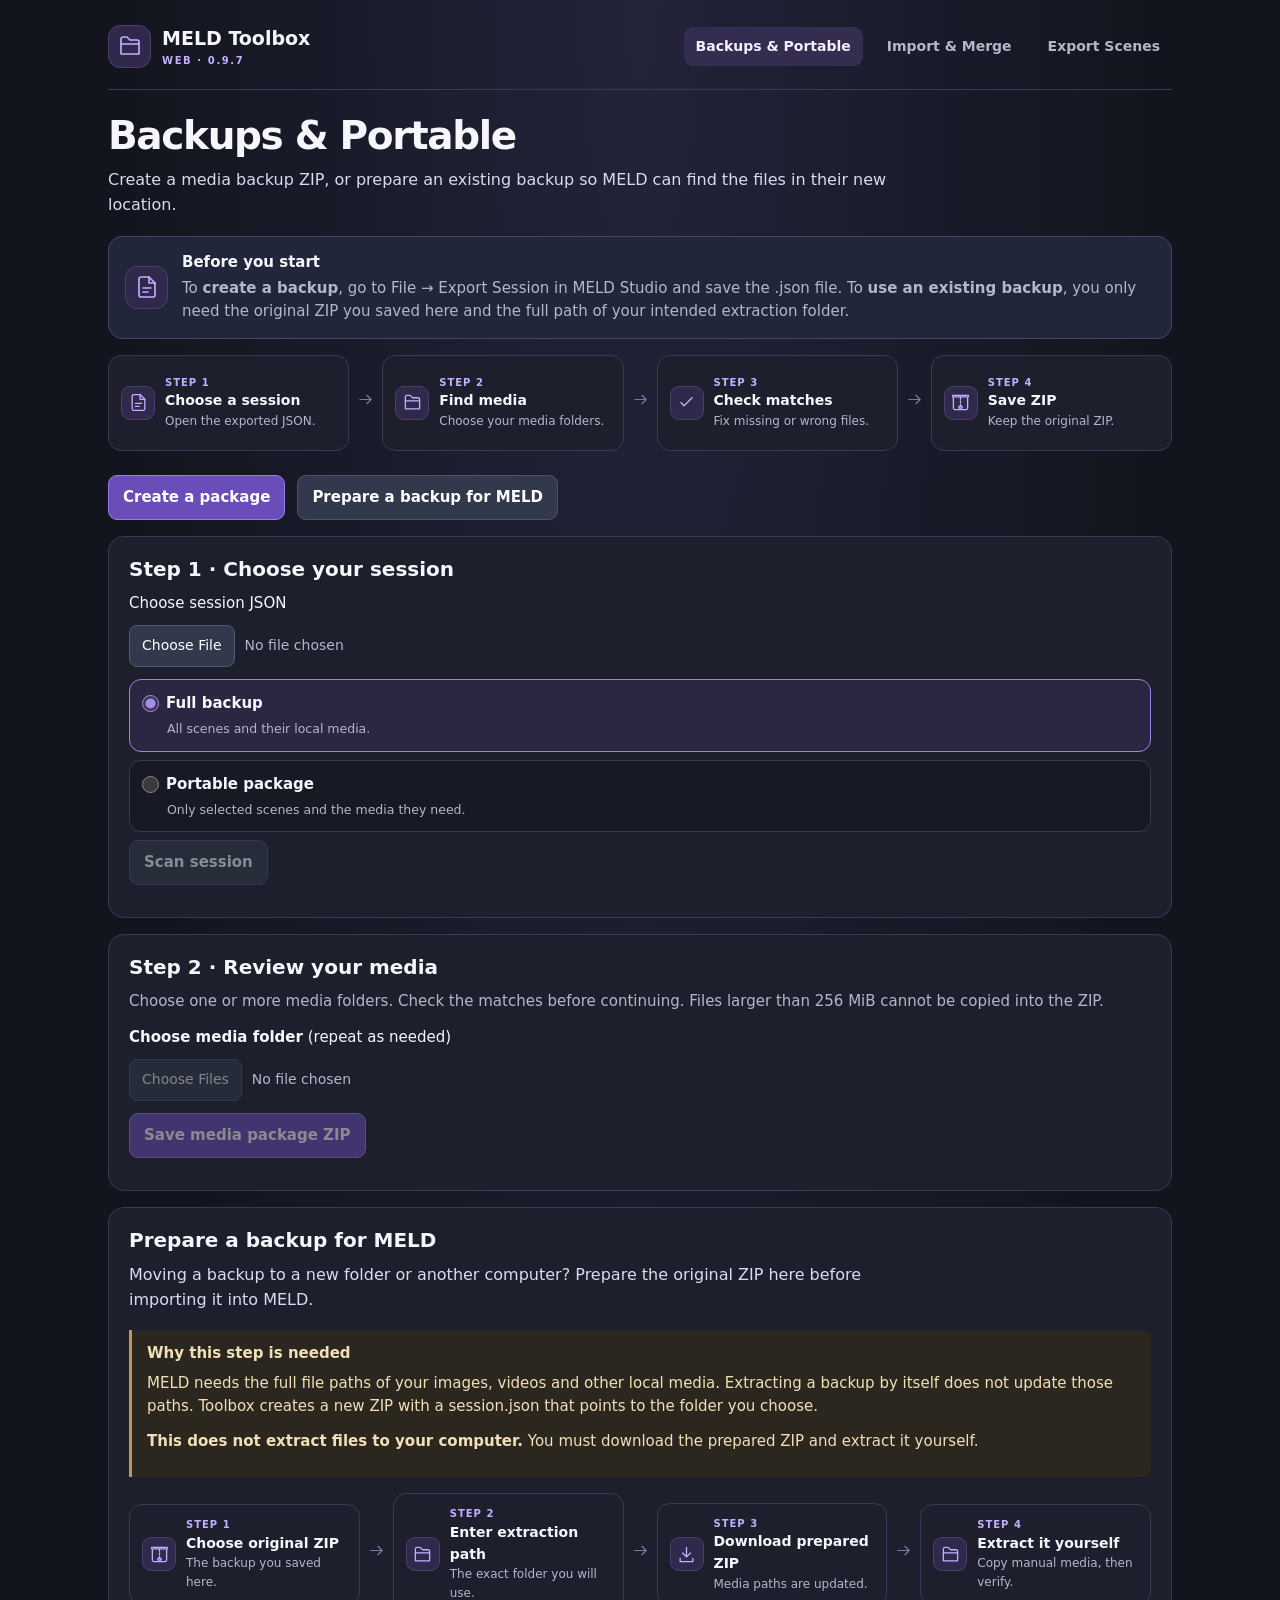
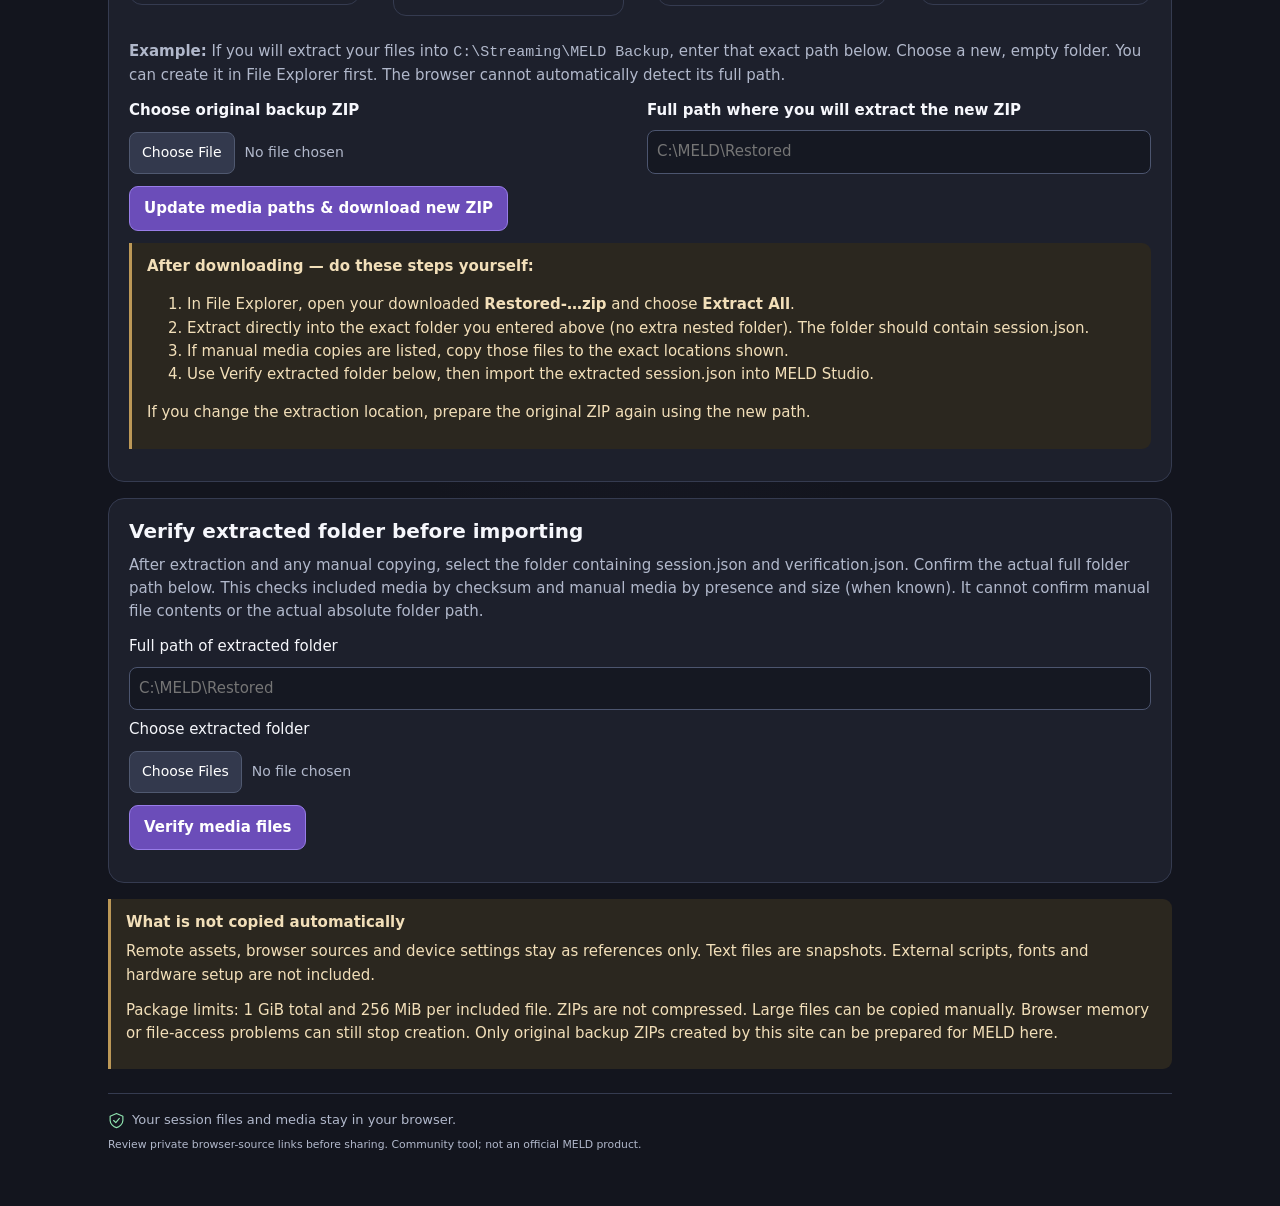
==== commit dd5209a0: "Add files via upload" ====
--- a/portable.html
+++ b/portable.html
@@ -1,7 +1,7 @@
 <!DOCTYPE html>
 
-<html lang="en"><head><meta charset="utf-8"/><meta content="width=device-width, initial-scale=1" name="viewport"/><meta content="default-src 'none'; script-src 'self'; style-src 'self' 'unsafe-inline'; img-src 'self' data: blob:; connect-src 'none'; base-uri 'none'; form-action 'none'; object-src 'none'" http-equiv="Content-Security-Policy"/><title>MELD Toolbox | Media Packages</title><link href="style.css?v=096" rel="stylesheet"/></head><body><main><header class="topbar"><a class="brand" href="index.html"><span class="brandmark"><svg aria-hidden="true" fill="none" stroke="currentColor" stroke-linecap="round" stroke-linejoin="round" stroke-width="1.65" viewbox="0 0 24 24"><path d="M3 7V5a2 2 0 0 1 2-2h4l3 3h7a2 2 0 0 1 2 2v12H3z"></path><path d="M3 10h18"></path></svg></span><span>MELD Toolbox<small>WEB · 0.9.6</small></span></a><nav aria-label="Main navigation"><a aria-current="page" href="index.html">Backups &amp; Portable</a><a href="production-merge.html">Import &amp; Merge</a><a href="production-manager.html">Export Scenes</a></nav></header><section class="intro"><h1>Backups &amp; Portable</h1><p class="lead">Save a session together with its local media, or restore a package you already saved.</p><div class="start"><span class="symbol"><svg aria-hidden="true" fill="none" stroke="currentColor" stroke-linecap="round" stroke-linejoin="round" stroke-width="1.65" viewbox="0 0 24 24"><path d="M14 2H6a2 2 0 0 0-2 2v16a2 2 0 0 0 2 2h12a2 2 0 0 0 2-2V8z"></path><path d="M14 2v6h6M8 13h8M8 17h5"></path></svg></span><div><strong>Before you start</strong><p>In MELD Studio, go to <strong>File → Export Session</strong> and save the <strong>.json</strong> file. To create a ZIP, you also need access to your media folders. To restore one, just choose your saved ZIP.</p></div></div><div aria-label="Workflow" class="flow"><div class="flow-step"><span class="symbol"><svg aria-hidden="true" fill="none" stroke="currentColor" stroke-linecap="round" stroke-linejoin="round" stroke-width="1.65" viewbox="0 0 24 24"><path d="M14 2H6a2 2 0 0 0-2 2v16a2 2 0 0 0 2 2h12a2 2 0 0 0 2-2V8z"></path><path d="M14 2v6h6M8 13h8M8 17h5"></path></svg></span><div><span class="step-index">STEP 1</span><strong>Choose a session</strong><small>Open the exported JSON.</small></div></div><span class="flow-arrow"><svg aria-hidden="true" fill="none" stroke="currentColor" stroke-linecap="round" stroke-linejoin="round" stroke-width="1.65" viewbox="0 0 24 24"><path d="M4 12h16m-6-6 6 6-6 6"></path></svg></span><div class="flow-step"><span class="symbol"><svg aria-hidden="true" fill="none" stroke="currentColor" stroke-linecap="round" stroke-linejoin="round" stroke-width="1.65" viewbox="0 0 24 24"><path d="M3 7V5a2 2 0 0 1 2-2h4l3 3h7a2 2 0 0 1 2 2v12H3z"></path><path d="M3 10h18"></path></svg></span><div><span class="step-index">STEP 2</span><strong>Find media</strong><small>Choose your media folders.</small></div></div><span class="flow-arrow"><svg aria-hidden="true" fill="none" stroke="currentColor" stroke-linecap="round" stroke-linejoin="round" stroke-width="1.65" viewbox="0 0 24 24"><path d="M4 12h16m-6-6 6 6-6 6"></path></svg></span><div class="flow-step"><span class="symbol"><svg aria-hidden="true" fill="none" stroke="currentColor" stroke-linecap="round" stroke-linejoin="round" stroke-width="1.65" viewbox="0 0 24 24"><path d="m5 12 4 4L19 6"></path></svg></span><div><span class="step-index">STEP 3</span><strong>Check matches</strong><small>Fix missing or wrong files.</small></div></div><span class="flow-arrow"><svg aria-hidden="true" fill="none" stroke="currentColor" stroke-linecap="round" stroke-linejoin="round" stroke-width="1.65" viewbox="0 0 24 24"><path d="M4 12h16m-6-6 6 6-6 6"></path></svg></span><div class="flow-step"><span class="symbol"><svg aria-hidden="true" fill="none" stroke="currentColor" stroke-linecap="round" stroke-linejoin="round" stroke-width="1.65" viewbox="0 0 24 24"><rect height="16" rx="2" width="18" x="3" y="5"></rect><path d="M2 5V3h20v2M12 5v3m0 2v2m0 2v3m-2 0h4v2h-4z"></path></svg></span><div><span class="step-index">STEP 4</span><strong>Save ZIP</strong><small>Keep it for restoration.</small></div></div></div></section>
-<div class="jump"><a class="action primary" href="#create-package">Create a package</a><a class="action" href="#restore-package">Restore a saved ZIP</a></div><section class="panel" id="create-package"><h2>Step 1 · Choose your session</h2><label for="session">Choose session JSON</label><input accept=".json,application/json" id="session" type="file"/><label class="mode-card"><input checked="" name="mode" type="radio" value="full"/><strong>Full backup</strong><small>All scenes and their local media.</small></label><label class="mode-card"><input name="mode" type="radio" value="selected"/><strong>Portable package</strong><small>Only selected scenes and the media they need.</small></label><div hidden="" id="scenes"></div><button disabled="" id="scan">Scan session</button><p id="report" role="status"></p></section>
+<html lang="en"><head><meta charset="utf-8"/><meta content="width=device-width, initial-scale=1" name="viewport"/><meta content="default-src 'none'; script-src 'self'; style-src 'self' 'unsafe-inline'; img-src 'self' data: blob:; connect-src 'none'; base-uri 'none'; form-action 'none'; object-src 'none'" http-equiv="Content-Security-Policy"/><title>MELD Toolbox | Media Packages</title><link href="style.css?v=097" rel="stylesheet"/></head><body><main><header class="topbar"><a class="brand" href="index.html"><span class="brandmark"><svg aria-hidden="true" fill="none" stroke="currentColor" stroke-linecap="round" stroke-linejoin="round" stroke-width="1.65" viewbox="0 0 24 24"><path d="M3 7V5a2 2 0 0 1 2-2h4l3 3h7a2 2 0 0 1 2 2v12H3z"></path><path d="M3 10h18"></path></svg></span><span>MELD Toolbox<small>WEB · 0.9.7</small></span></a><nav aria-label="Main navigation"><a aria-current="page" href="index.html">Backups &amp; Portable</a><a href="production-merge.html">Import &amp; Merge</a><a href="production-manager.html">Export Scenes</a></nav></header><section class="intro"><h1>Backups &amp; Portable</h1><p class="lead">Create a media backup ZIP, or prepare an existing backup so MELD can find the files in their new location.</p><div class="start"><span class="symbol"><svg aria-hidden="true" fill="none" stroke="currentColor" stroke-linecap="round" stroke-linejoin="round" stroke-width="1.65" viewbox="0 0 24 24"><path d="M14 2H6a2 2 0 0 0-2 2v16a2 2 0 0 0 2 2h12a2 2 0 0 0 2-2V8z"></path><path d="M14 2v6h6M8 13h8M8 17h5"></path></svg></span><div><strong>Before you start</strong><p>To <strong>create a backup</strong>, go to File → Export Session in MELD Studio and save the .json file. To <strong>use an existing backup</strong>, you only need the original ZIP you saved here and the full path of your intended extraction folder.</p></div></div><div aria-label="Workflow" class="flow"><div class="flow-step"><span class="symbol"><svg aria-hidden="true" fill="none" stroke="currentColor" stroke-linecap="round" stroke-linejoin="round" stroke-width="1.65" viewbox="0 0 24 24"><path d="M14 2H6a2 2 0 0 0-2 2v16a2 2 0 0 0 2 2h12a2 2 0 0 0 2-2V8z"></path><path d="M14 2v6h6M8 13h8M8 17h5"></path></svg></span><div><span class="step-index">STEP 1</span><strong>Choose a session</strong><small>Open the exported JSON.</small></div></div><span class="flow-arrow"><svg aria-hidden="true" fill="none" stroke="currentColor" stroke-linecap="round" stroke-linejoin="round" stroke-width="1.65" viewbox="0 0 24 24"><path d="M4 12h16m-6-6 6 6-6 6"></path></svg></span><div class="flow-step"><span class="symbol"><svg aria-hidden="true" fill="none" stroke="currentColor" stroke-linecap="round" stroke-linejoin="round" stroke-width="1.65" viewbox="0 0 24 24"><path d="M3 7V5a2 2 0 0 1 2-2h4l3 3h7a2 2 0 0 1 2 2v12H3z"></path><path d="M3 10h18"></path></svg></span><div><span class="step-index">STEP 2</span><strong>Find media</strong><small>Choose your media folders.</small></div></div><span class="flow-arrow"><svg aria-hidden="true" fill="none" stroke="currentColor" stroke-linecap="round" stroke-linejoin="round" stroke-width="1.65" viewbox="0 0 24 24"><path d="M4 12h16m-6-6 6 6-6 6"></path></svg></span><div class="flow-step"><span class="symbol"><svg aria-hidden="true" fill="none" stroke="currentColor" stroke-linecap="round" stroke-linejoin="round" stroke-width="1.65" viewbox="0 0 24 24"><path d="m5 12 4 4L19 6"></path></svg></span><div><span class="step-index">STEP 3</span><strong>Check matches</strong><small>Fix missing or wrong files.</small></div></div><span class="flow-arrow"><svg aria-hidden="true" fill="none" stroke="currentColor" stroke-linecap="round" stroke-linejoin="round" stroke-width="1.65" viewbox="0 0 24 24"><path d="M4 12h16m-6-6 6 6-6 6"></path></svg></span><div class="flow-step"><span class="symbol"><svg aria-hidden="true" fill="none" stroke="currentColor" stroke-linecap="round" stroke-linejoin="round" stroke-width="1.65" viewbox="0 0 24 24"><rect height="16" rx="2" width="18" x="3" y="5"></rect><path d="M2 5V3h20v2M12 5v3m0 2v2m0 2v3m-2 0h4v2h-4z"></path></svg></span><div><span class="step-index">STEP 4</span><strong>Save ZIP</strong><small>Keep the original ZIP.</small></div></div></div></section>
+<div class="jump"><a class="action primary" href="#create-package">Create a package</a><a class="action" href="#restore-package">Prepare a backup for MELD</a></div><section class="panel" id="create-package"><h2>Step 1 · Choose your session</h2><label for="session">Choose session JSON</label><input accept=".json,application/json" id="session" type="file"/><label class="mode-card"><input checked="" name="mode" type="radio" value="full"/><strong>Full backup</strong><small>All scenes and their local media.</small></label><label class="mode-card"><input name="mode" type="radio" value="selected"/><strong>Portable package</strong><small>Only selected scenes and the media they need.</small></label><div hidden="" id="scenes"></div><button disabled="" id="scan">Scan session</button><p id="report" role="status"></p></section>
 <section class="panel"><h2>Step 2 · Review your media</h2><p>Choose one or more media folders. Check the matches before continuing. Files larger than 256 MiB cannot be copied into the ZIP.</p><label for="folders"><strong>Choose media folder</strong> (repeat as needed)</label><input disabled="" id="folders" multiple="" type="file" webkitdirectory=""/><div hidden="" id="mediaReview"><div class="grid"><div class="stat"><small>Included paths</small><b id="included">0</b></div><div class="stat"><small>Manual / unresolved</small><b id="manualCount">0</b></div><div class="stat"><small>Estimated package size</small><b id="estimated">0</b></div></div><progress aria-label="Estimated ZIP size" id="meter" max="1073741824" value="0"></progress><p class="helper">Estimate before deduplication, including an allowance for session data and ZIP overhead. Actual size can be smaller. Maximum 1 GiB.</p><p id="count" role="status"></p><label class="mode-card"><input id="allowManual" type="checkbox"/><strong>Allow manual media copies</strong><small>Missing or oversized files, and files you choose to copy manually, will be listed with exact destination paths. The backup is incomplete until you copy them.</small></label><p id="blocking" role="status"></p><div id="assets"></div><label class="row"><input disabled="" id="ack" type="checkbox"/>I reviewed the matches and any manual-copy requirements. I understand the ZIP may contain private URLs, settings and media. Online services, fonts and hardware are not copied.</label></div><button class="primary" disabled="" id="build">Save media package ZIP</button><p id="buildStatus" role="status"></p></section>
-<section class="panel" id="restore-package"><h2>Restore a web media package</h2><div aria-label="Workflow" class="flow"><div class="flow-step"><span class="symbol"><svg aria-hidden="true" fill="none" stroke="currentColor" stroke-linecap="round" stroke-linejoin="round" stroke-width="1.65" viewbox="0 0 24 24"><rect height="16" rx="2" width="18" x="3" y="5"></rect><path d="M2 5V3h20v2M12 5v3m0 2v2m0 2v3m-2 0h4v2h-4z"></path></svg></span><div><span class="step-index">STEP 1</span><strong>Choose ZIP</strong><small>Use a ZIP made on this site.</small></div></div><span class="flow-arrow"><svg aria-hidden="true" fill="none" stroke="currentColor" stroke-linecap="round" stroke-linejoin="round" stroke-width="1.65" viewbox="0 0 24 24"><path d="M4 12h16m-6-6 6 6-6 6"></path></svg></span><div class="flow-step"><span class="symbol"><svg aria-hidden="true" fill="none" stroke="currentColor" stroke-linecap="round" stroke-linejoin="round" stroke-width="1.65" viewbox="0 0 24 24"><path d="M3 7V5a2 2 0 0 1 2-2h4l3 3h7a2 2 0 0 1 2 2v12H3z"></path><path d="M3 10h18"></path></svg></span><div><span class="step-index">STEP 2</span><strong>Enter folder path</strong><small>Choose where to extract.</small></div></div><span class="flow-arrow"><svg aria-hidden="true" fill="none" stroke="currentColor" stroke-linecap="round" stroke-linejoin="round" stroke-width="1.65" viewbox="0 0 24 24"><path d="M4 12h16m-6-6 6 6-6 6"></path></svg></span><div class="flow-step"><span class="symbol"><svg aria-hidden="true" fill="none" stroke="currentColor" stroke-linecap="round" stroke-linejoin="round" stroke-width="1.65" viewbox="0 0 24 24"><path d="M12 3v12m-5-5 5 5 5-5M4 17v4h16v-4"></path></svg></span><div><span class="step-index">STEP 3</span><strong>Save &amp; extract</strong><small>Copy manual media, then verify.</small></div></div></div><p>Choose a ZIP created by this web edition. Then enter the exact full path of a new, empty folder where you plan to extract it. Toolbox updates the media paths to that location.</p><div class="subgrid"><div><label for="package"><strong>Choose backup or portable ZIP</strong></label><input accept=".zip,application/zip" id="package" type="file"/></div><div><label for="destination"><strong>Full destination folder path</strong></label><input id="destination" placeholder="C:\MELD\Restored" spellcheck="false" type="text"/></div></div><button class="primary" id="restore">Create restored ZIP</button><p id="restoreStatus" role="status"></p><div class="notice"><strong>After download:</strong> extract directly into the exact folder you entered. If manual copies are listed, copy each to its specified path, creating the Manual Media folder if needed. Then verify the extracted folder below before importing session.json.</div><div hidden="" id="restoreManual"><h3>Manual copies required</h3><p>Copy each original file to the exact destination below. The instructions are also inside the restored ZIP.</p><div id="manualList"></div></div></section><section class="panel" id="verify-package"><h2>Verify extracted folder</h2><p>After extraction and any manual copying, select the folder containing session.json and verification.json. Confirm the actual full folder path below. This checks included media by checksum and manual media by presence and size (when known). It cannot confirm manual file contents or the actual absolute folder path.</p><label for="verifyPath">Full path of extracted folder</label><input id="verifyPath" placeholder="C:\MELD\Restored" spellcheck="false" type="text"/><label for="verifyFolder">Choose extracted folder</label><input id="verifyFolder" multiple="" type="file" webkitdirectory=""/><button class="primary" id="verify">Verify media files</button><p id="verifyStatus" role="status"></p><div id="verifyResults"></div></section>
-<section class="notice"><strong>What is not copied automatically</strong><p>Remote assets, browser sources and device settings stay as references only. Text files are snapshots. External scripts, fonts and hardware setup are not included.</p><p>Package limits: 1 GiB total and 256 MiB per included file. ZIPs are not compressed. Large files can be copied manually. Browser memory or file-access problems can still stop creation. Only original ZIPs created by this site can be restored here.</p></section><footer><span><svg aria-hidden="true" fill="none" stroke="currentColor" stroke-linecap="round" stroke-linejoin="round" stroke-width="1.65" viewbox="0 0 24 24"><path d="m12 2 9 4v6c0 5-5 9-9 10-4-1-9-5-9-10V6z"></path><path d="m8 12 3 3 5-6"></path></svg> Your session files and media stay in your browser.</span><small>Review private browser-source links before sharing. Community tool; not an official MELD product.</small></footer></main><script src="production-engine.js"></script><script src="portable-web-engine.js?v=096"></script><script src="portable-web-ui.js?v=096"></script></body></html>+<section class="panel" id="restore-package"><h2>Prepare a backup for MELD</h2><p class="lead">Moving a backup to a new folder or another computer? Prepare the original ZIP here before importing it into MELD.</p><div class="notice"><strong>Why this step is needed</strong><p>MELD needs the full file paths of your images, videos and other local media. Extracting a backup by itself does not update those paths. Toolbox creates a new ZIP with a session.json that points to the folder you choose.</p><p><strong>This does not extract files to your computer.</strong> You must download the prepared ZIP and extract it yourself.</p></div><div aria-label="Workflow" class="flow"><div class="flow-step"><span class="symbol"><svg aria-hidden="true" fill="none" stroke="currentColor" stroke-linecap="round" stroke-linejoin="round" stroke-width="1.65" viewbox="0 0 24 24"><rect height="16" rx="2" width="18" x="3" y="5"></rect><path d="M2 5V3h20v2M12 5v3m0 2v2m0 2v3m-2 0h4v2h-4z"></path></svg></span><div><span class="step-index">STEP 1</span><strong>Choose original ZIP</strong><small>The backup you saved here.</small></div></div><span class="flow-arrow"><svg aria-hidden="true" fill="none" stroke="currentColor" stroke-linecap="round" stroke-linejoin="round" stroke-width="1.65" viewbox="0 0 24 24"><path d="M4 12h16m-6-6 6 6-6 6"></path></svg></span><div class="flow-step"><span class="symbol"><svg aria-hidden="true" fill="none" stroke="currentColor" stroke-linecap="round" stroke-linejoin="round" stroke-width="1.65" viewbox="0 0 24 24"><path d="M3 7V5a2 2 0 0 1 2-2h4l3 3h7a2 2 0 0 1 2 2v12H3z"></path><path d="M3 10h18"></path></svg></span><div><span class="step-index">STEP 2</span><strong>Enter extraction path</strong><small>The exact folder you will use.</small></div></div><span class="flow-arrow"><svg aria-hidden="true" fill="none" stroke="currentColor" stroke-linecap="round" stroke-linejoin="round" stroke-width="1.65" viewbox="0 0 24 24"><path d="M4 12h16m-6-6 6 6-6 6"></path></svg></span><div class="flow-step"><span class="symbol"><svg aria-hidden="true" fill="none" stroke="currentColor" stroke-linecap="round" stroke-linejoin="round" stroke-width="1.65" viewbox="0 0 24 24"><path d="M12 3v12m-5-5 5 5 5-5M4 17v4h16v-4"></path></svg></span><div><span class="step-index">STEP 3</span><strong>Download prepared ZIP</strong><small>Media paths are updated.</small></div></div><span class="flow-arrow"><svg aria-hidden="true" fill="none" stroke="currentColor" stroke-linecap="round" stroke-linejoin="round" stroke-width="1.65" viewbox="0 0 24 24"><path d="M4 12h16m-6-6 6 6-6 6"></path></svg></span><div class="flow-step"><span class="symbol"><svg aria-hidden="true" fill="none" stroke="currentColor" stroke-linecap="round" stroke-linejoin="round" stroke-width="1.65" viewbox="0 0 24 24"><path d="M3 7V5a2 2 0 0 1 2-2h4l3 3h7a2 2 0 0 1 2 2v12H3z"></path><path d="M3 10h18"></path></svg></span><div><span class="step-index">STEP 4</span><strong>Extract it yourself</strong><small>Copy manual media, then verify.</small></div></div></div><p><strong>Example:</strong> If you will extract your files into <code>C:\Streaming\MELD Backup</code>, enter that exact path below. Choose a new, empty folder. You can create it in File Explorer first. The browser cannot automatically detect its full path.</p><div class="subgrid"><div><label for="package"><strong>Choose original backup ZIP</strong></label><input accept=".zip,application/zip" id="package" type="file"/></div><div><label for="destination"><strong>Full path where you will extract the new ZIP</strong></label><input id="destination" placeholder="C:\MELD\Restored" spellcheck="false" type="text"/></div></div><button class="primary" id="restore">Update media paths &amp; download new ZIP</button><p id="restoreStatus" role="status"></p><div class="notice"><strong>After downloading — do these steps yourself:</strong><ol><li>In File Explorer, open your downloaded <strong>Restored-…zip</strong> and choose <strong>Extract All</strong>.</li><li>Extract directly into the exact folder you entered above (no extra nested folder). The folder should contain session.json.</li><li>If manual media copies are listed, copy those files to the exact locations shown.</li><li>Use Verify extracted folder below, then import the extracted session.json into MELD Studio.</li></ol><p>If you change the extraction location, prepare the original ZIP again using the new path.</p></div><div hidden="" id="restoreManual"><h3>Manual copies required</h3><p>Copy each original file to the exact destination below. The instructions are also inside the restored ZIP.</p><div id="manualList"></div></div></section><section class="panel" id="verify-package"><h2>Verify extracted folder before importing</h2><p>After extraction and any manual copying, select the folder containing session.json and verification.json. Confirm the actual full folder path below. This checks included media by checksum and manual media by presence and size (when known). It cannot confirm manual file contents or the actual absolute folder path.</p><label for="verifyPath">Full path of extracted folder</label><input id="verifyPath" placeholder="C:\MELD\Restored" spellcheck="false" type="text"/><label for="verifyFolder">Choose extracted folder</label><input id="verifyFolder" multiple="" type="file" webkitdirectory=""/><button class="primary" id="verify">Verify media files</button><p id="verifyStatus" role="status"></p><div id="verifyResults"></div></section>
+<section class="notice"><strong>What is not copied automatically</strong><p>Remote assets, browser sources and device settings stay as references only. Text files are snapshots. External scripts, fonts and hardware setup are not included.</p><p>Package limits: 1 GiB total and 256 MiB per included file. ZIPs are not compressed. Large files can be copied manually. Browser memory or file-access problems can still stop creation. Only original backup ZIPs created by this site can be prepared for MELD here.</p></section><footer><span><svg aria-hidden="true" fill="none" stroke="currentColor" stroke-linecap="round" stroke-linejoin="round" stroke-width="1.65" viewbox="0 0 24 24"><path d="m12 2 9 4v6c0 5-5 9-9 10-4-1-9-5-9-10V6z"></path><path d="m8 12 3 3 5-6"></path></svg> Your session files and media stay in your browser.</span><small>Review private browser-source links before sharing. Community tool; not an official MELD product.</small></footer></main><script src="production-engine.js"></script><script src="portable-web-engine.js?v=097"></script><script src="portable-web-ui.js?v=097"></script></body></html>
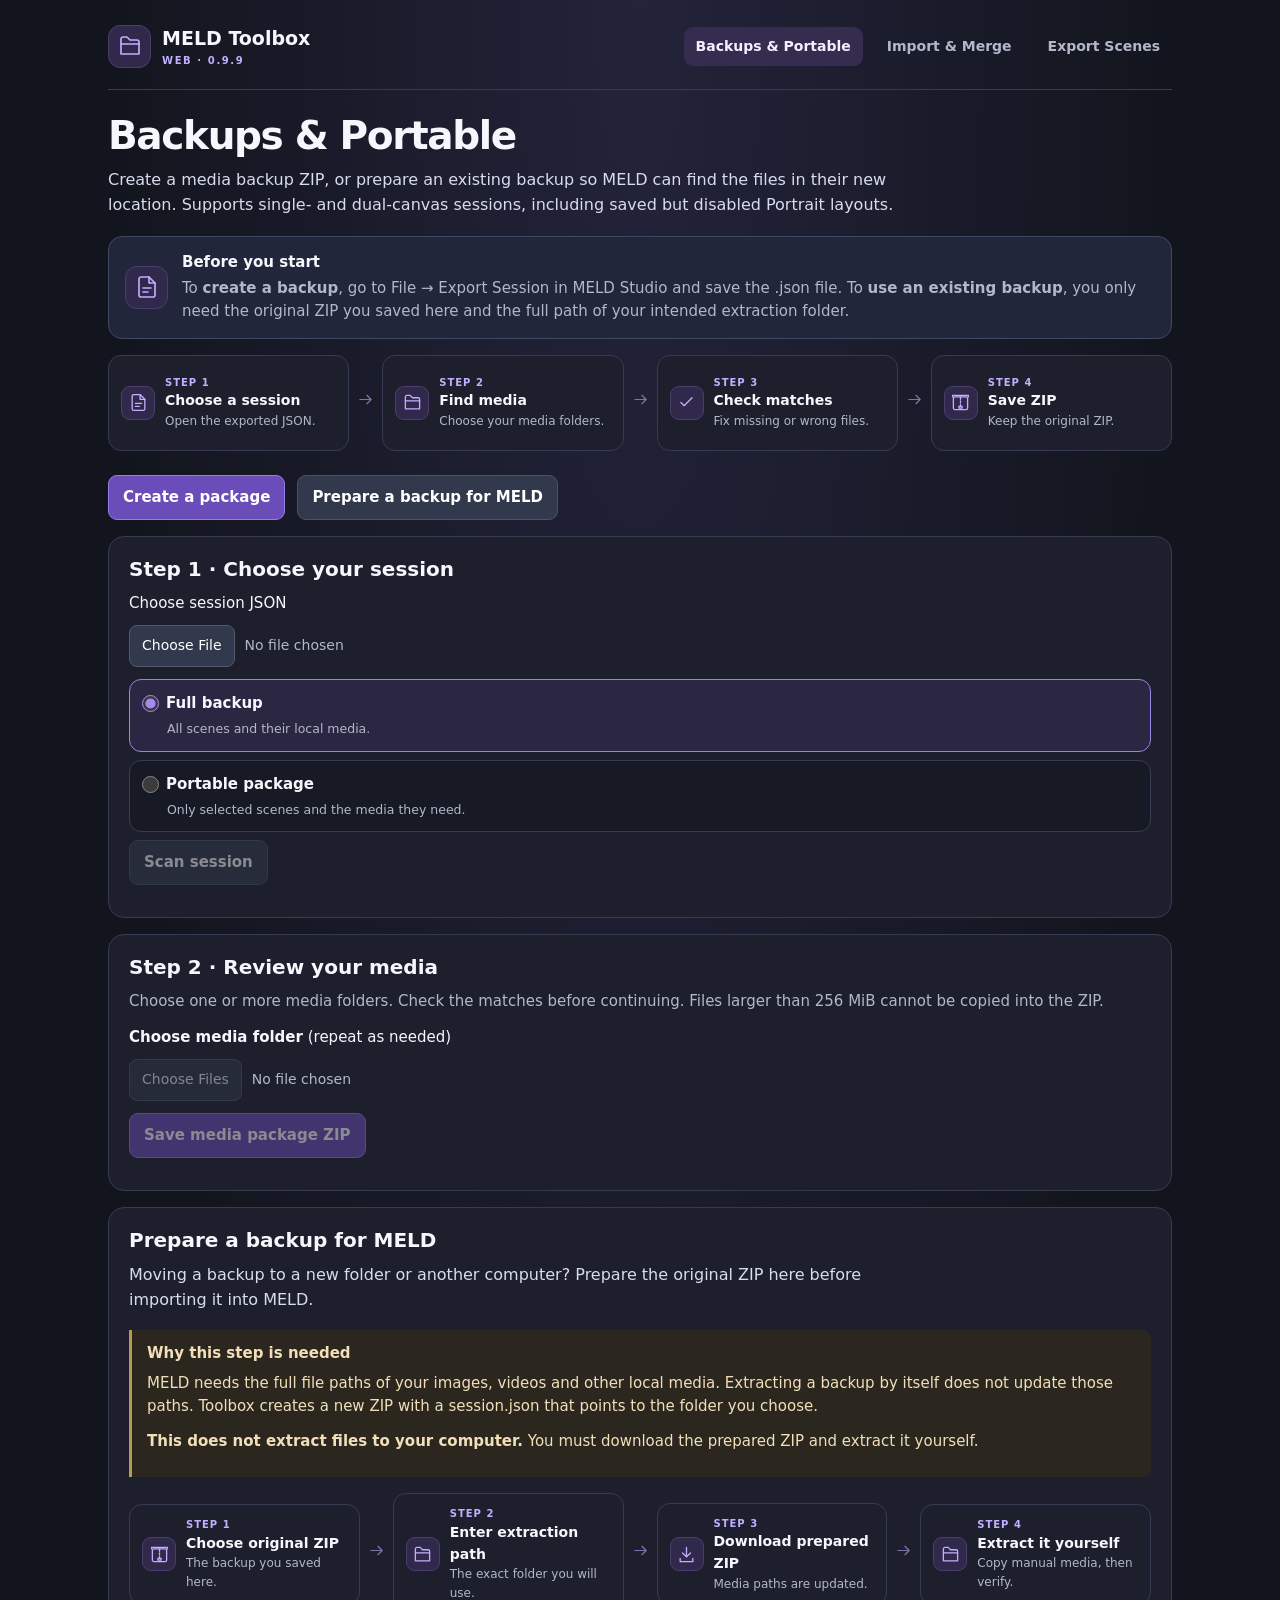
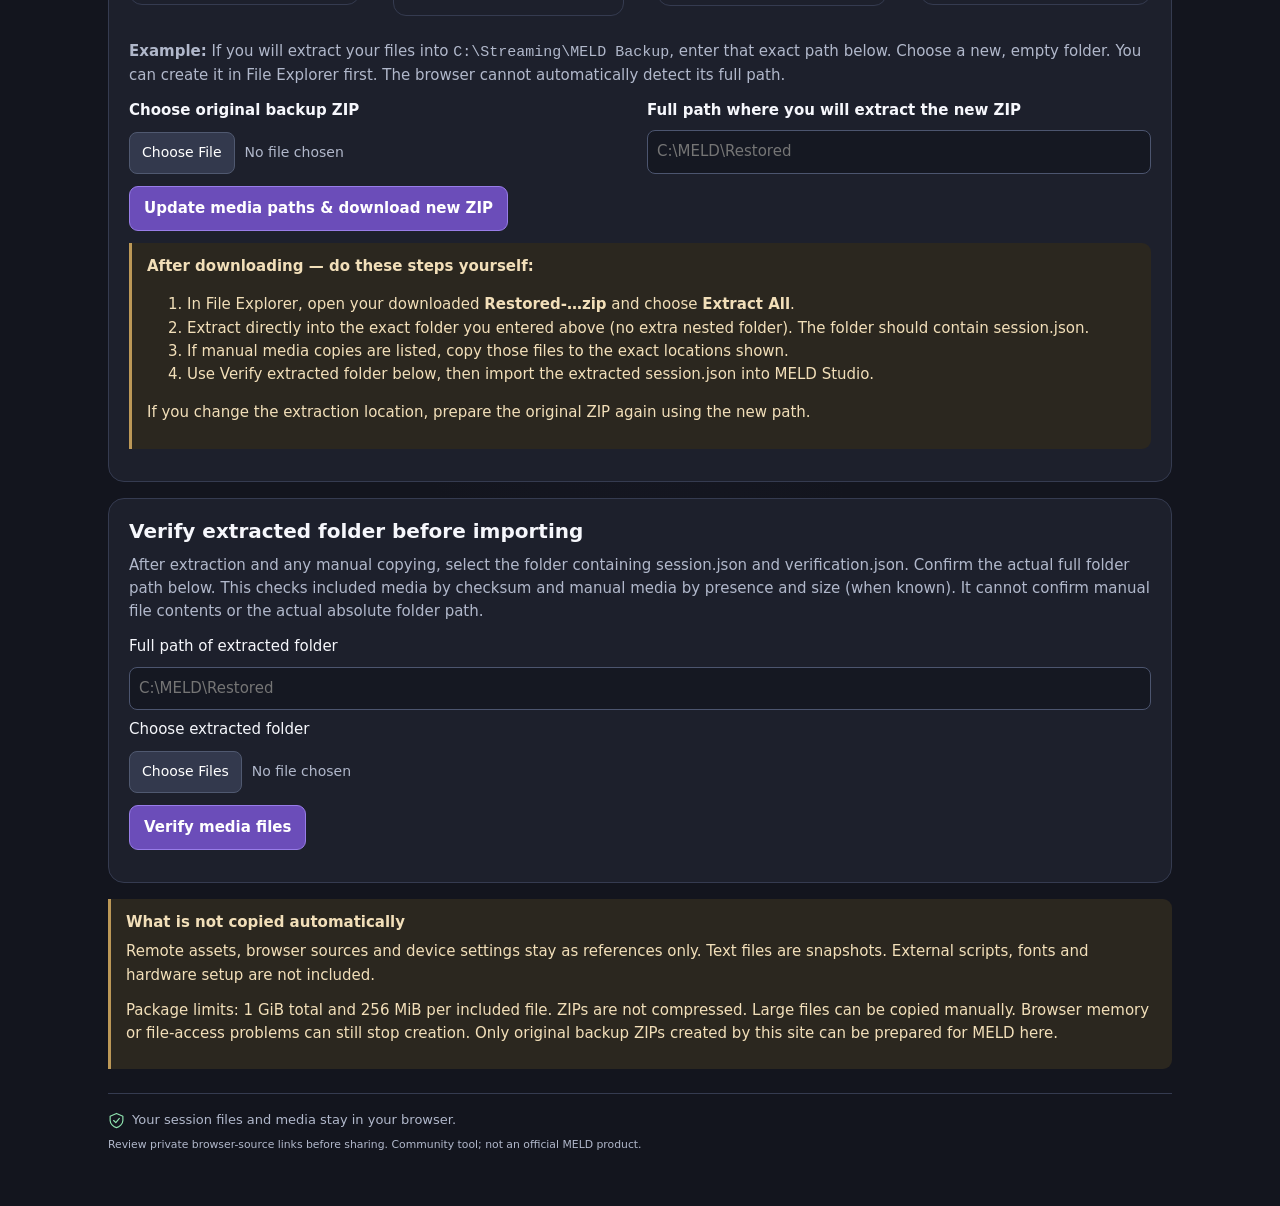
==== commit 40abe953: "Add files via upload" ====
--- a/portable.html
+++ b/portable.html
@@ -1,7 +1,7 @@
 <!DOCTYPE html>
 
-<html lang="en"><head><meta charset="utf-8"/><meta content="width=device-width, initial-scale=1" name="viewport"/><meta content="default-src 'none'; script-src 'self'; style-src 'self' 'unsafe-inline'; img-src 'self' data: blob:; connect-src 'none'; base-uri 'none'; form-action 'none'; object-src 'none'" http-equiv="Content-Security-Policy"/><title>MELD Toolbox | Media Packages</title><link href="style.css?v=097" rel="stylesheet"/></head><body><main><header class="topbar"><a class="brand" href="index.html"><span class="brandmark"><svg aria-hidden="true" fill="none" stroke="currentColor" stroke-linecap="round" stroke-linejoin="round" stroke-width="1.65" viewbox="0 0 24 24"><path d="M3 7V5a2 2 0 0 1 2-2h4l3 3h7a2 2 0 0 1 2 2v12H3z"></path><path d="M3 10h18"></path></svg></span><span>MELD Toolbox<small>WEB · 0.9.7</small></span></a><nav aria-label="Main navigation"><a aria-current="page" href="index.html">Backups &amp; Portable</a><a href="production-merge.html">Import &amp; Merge</a><a href="production-manager.html">Export Scenes</a></nav></header><section class="intro"><h1>Backups &amp; Portable</h1><p class="lead">Create a media backup ZIP, or prepare an existing backup so MELD can find the files in their new location.</p><div class="start"><span class="symbol"><svg aria-hidden="true" fill="none" stroke="currentColor" stroke-linecap="round" stroke-linejoin="round" stroke-width="1.65" viewbox="0 0 24 24"><path d="M14 2H6a2 2 0 0 0-2 2v16a2 2 0 0 0 2 2h12a2 2 0 0 0 2-2V8z"></path><path d="M14 2v6h6M8 13h8M8 17h5"></path></svg></span><div><strong>Before you start</strong><p>To <strong>create a backup</strong>, go to File → Export Session in MELD Studio and save the .json file. To <strong>use an existing backup</strong>, you only need the original ZIP you saved here and the full path of your intended extraction folder.</p></div></div><div aria-label="Workflow" class="flow"><div class="flow-step"><span class="symbol"><svg aria-hidden="true" fill="none" stroke="currentColor" stroke-linecap="round" stroke-linejoin="round" stroke-width="1.65" viewbox="0 0 24 24"><path d="M14 2H6a2 2 0 0 0-2 2v16a2 2 0 0 0 2 2h12a2 2 0 0 0 2-2V8z"></path><path d="M14 2v6h6M8 13h8M8 17h5"></path></svg></span><div><span class="step-index">STEP 1</span><strong>Choose a session</strong><small>Open the exported JSON.</small></div></div><span class="flow-arrow"><svg aria-hidden="true" fill="none" stroke="currentColor" stroke-linecap="round" stroke-linejoin="round" stroke-width="1.65" viewbox="0 0 24 24"><path d="M4 12h16m-6-6 6 6-6 6"></path></svg></span><div class="flow-step"><span class="symbol"><svg aria-hidden="true" fill="none" stroke="currentColor" stroke-linecap="round" stroke-linejoin="round" stroke-width="1.65" viewbox="0 0 24 24"><path d="M3 7V5a2 2 0 0 1 2-2h4l3 3h7a2 2 0 0 1 2 2v12H3z"></path><path d="M3 10h18"></path></svg></span><div><span class="step-index">STEP 2</span><strong>Find media</strong><small>Choose your media folders.</small></div></div><span class="flow-arrow"><svg aria-hidden="true" fill="none" stroke="currentColor" stroke-linecap="round" stroke-linejoin="round" stroke-width="1.65" viewbox="0 0 24 24"><path d="M4 12h16m-6-6 6 6-6 6"></path></svg></span><div class="flow-step"><span class="symbol"><svg aria-hidden="true" fill="none" stroke="currentColor" stroke-linecap="round" stroke-linejoin="round" stroke-width="1.65" viewbox="0 0 24 24"><path d="m5 12 4 4L19 6"></path></svg></span><div><span class="step-index">STEP 3</span><strong>Check matches</strong><small>Fix missing or wrong files.</small></div></div><span class="flow-arrow"><svg aria-hidden="true" fill="none" stroke="currentColor" stroke-linecap="round" stroke-linejoin="round" stroke-width="1.65" viewbox="0 0 24 24"><path d="M4 12h16m-6-6 6 6-6 6"></path></svg></span><div class="flow-step"><span class="symbol"><svg aria-hidden="true" fill="none" stroke="currentColor" stroke-linecap="round" stroke-linejoin="round" stroke-width="1.65" viewbox="0 0 24 24"><rect height="16" rx="2" width="18" x="3" y="5"></rect><path d="M2 5V3h20v2M12 5v3m0 2v2m0 2v3m-2 0h4v2h-4z"></path></svg></span><div><span class="step-index">STEP 4</span><strong>Save ZIP</strong><small>Keep the original ZIP.</small></div></div></div></section>
+<html lang="en"><head><meta charset="utf-8"/><meta content="width=device-width, initial-scale=1" name="viewport"/><meta content="default-src 'none'; script-src 'self'; style-src 'self' 'unsafe-inline'; img-src 'self' data: blob:; connect-src 'none'; base-uri 'none'; form-action 'none'; object-src 'none'" http-equiv="Content-Security-Policy"/><title>MELD Toolbox | Media Packages</title><link href="style.css?v=099" rel="stylesheet"/></head><body><main><header class="topbar"><a class="brand" href="index.html"><span class="brandmark"><svg aria-hidden="true" fill="none" stroke="currentColor" stroke-linecap="round" stroke-linejoin="round" stroke-width="1.65" viewbox="0 0 24 24"><path d="M3 7V5a2 2 0 0 1 2-2h4l3 3h7a2 2 0 0 1 2 2v12H3z"></path><path d="M3 10h18"></path></svg></span><span>MELD Toolbox<small>WEB · 0.9.9</small></span></a><nav aria-label="Main navigation"><a aria-current="page" href="index.html">Backups &amp; Portable</a><a href="production-merge.html">Import &amp; Merge</a><a href="production-manager.html">Export Scenes</a></nav></header><section class="intro"><h1>Backups &amp; Portable</h1><p class="lead">Create a media backup ZIP, or prepare an existing backup so MELD can find the files in their new location. Supports single- and dual-canvas sessions, including saved but disabled Portrait layouts.</p><div class="start"><span class="symbol"><svg aria-hidden="true" fill="none" stroke="currentColor" stroke-linecap="round" stroke-linejoin="round" stroke-width="1.65" viewbox="0 0 24 24"><path d="M14 2H6a2 2 0 0 0-2 2v16a2 2 0 0 0 2 2h12a2 2 0 0 0 2-2V8z"></path><path d="M14 2v6h6M8 13h8M8 17h5"></path></svg></span><div><strong>Before you start</strong><p>To <strong>create a backup</strong>, go to File → Export Session in MELD Studio and save the .json file. To <strong>use an existing backup</strong>, you only need the original ZIP you saved here and the full path of your intended extraction folder.</p></div></div><div aria-label="Workflow" class="flow"><div class="flow-step"><span class="symbol"><svg aria-hidden="true" fill="none" stroke="currentColor" stroke-linecap="round" stroke-linejoin="round" stroke-width="1.65" viewbox="0 0 24 24"><path d="M14 2H6a2 2 0 0 0-2 2v16a2 2 0 0 0 2 2h12a2 2 0 0 0 2-2V8z"></path><path d="M14 2v6h6M8 13h8M8 17h5"></path></svg></span><div><span class="step-index">STEP 1</span><strong>Choose a session</strong><small>Open the exported JSON.</small></div></div><span class="flow-arrow"><svg aria-hidden="true" fill="none" stroke="currentColor" stroke-linecap="round" stroke-linejoin="round" stroke-width="1.65" viewbox="0 0 24 24"><path d="M4 12h16m-6-6 6 6-6 6"></path></svg></span><div class="flow-step"><span class="symbol"><svg aria-hidden="true" fill="none" stroke="currentColor" stroke-linecap="round" stroke-linejoin="round" stroke-width="1.65" viewbox="0 0 24 24"><path d="M3 7V5a2 2 0 0 1 2-2h4l3 3h7a2 2 0 0 1 2 2v12H3z"></path><path d="M3 10h18"></path></svg></span><div><span class="step-index">STEP 2</span><strong>Find media</strong><small>Choose your media folders.</small></div></div><span class="flow-arrow"><svg aria-hidden="true" fill="none" stroke="currentColor" stroke-linecap="round" stroke-linejoin="round" stroke-width="1.65" viewbox="0 0 24 24"><path d="M4 12h16m-6-6 6 6-6 6"></path></svg></span><div class="flow-step"><span class="symbol"><svg aria-hidden="true" fill="none" stroke="currentColor" stroke-linecap="round" stroke-linejoin="round" stroke-width="1.65" viewbox="0 0 24 24"><path d="m5 12 4 4L19 6"></path></svg></span><div><span class="step-index">STEP 3</span><strong>Check matches</strong><small>Fix missing or wrong files.</small></div></div><span class="flow-arrow"><svg aria-hidden="true" fill="none" stroke="currentColor" stroke-linecap="round" stroke-linejoin="round" stroke-width="1.65" viewbox="0 0 24 24"><path d="M4 12h16m-6-6 6 6-6 6"></path></svg></span><div class="flow-step"><span class="symbol"><svg aria-hidden="true" fill="none" stroke="currentColor" stroke-linecap="round" stroke-linejoin="round" stroke-width="1.65" viewbox="0 0 24 24"><rect height="16" rx="2" width="18" x="3" y="5"></rect><path d="M2 5V3h20v2M12 5v3m0 2v2m0 2v3m-2 0h4v2h-4z"></path></svg></span><div><span class="step-index">STEP 4</span><strong>Save ZIP</strong><small>Keep the original ZIP.</small></div></div></div></section>
 <div class="jump"><a class="action primary" href="#create-package">Create a package</a><a class="action" href="#restore-package">Prepare a backup for MELD</a></div><section class="panel" id="create-package"><h2>Step 1 · Choose your session</h2><label for="session">Choose session JSON</label><input accept=".json,application/json" id="session" type="file"/><label class="mode-card"><input checked="" name="mode" type="radio" value="full"/><strong>Full backup</strong><small>All scenes and their local media.</small></label><label class="mode-card"><input name="mode" type="radio" value="selected"/><strong>Portable package</strong><small>Only selected scenes and the media they need.</small></label><div hidden="" id="scenes"></div><button disabled="" id="scan">Scan session</button><p id="report" role="status"></p></section>
 <section class="panel"><h2>Step 2 · Review your media</h2><p>Choose one or more media folders. Check the matches before continuing. Files larger than 256 MiB cannot be copied into the ZIP.</p><label for="folders"><strong>Choose media folder</strong> (repeat as needed)</label><input disabled="" id="folders" multiple="" type="file" webkitdirectory=""/><div hidden="" id="mediaReview"><div class="grid"><div class="stat"><small>Included paths</small><b id="included">0</b></div><div class="stat"><small>Manual / unresolved</small><b id="manualCount">0</b></div><div class="stat"><small>Estimated package size</small><b id="estimated">0</b></div></div><progress aria-label="Estimated ZIP size" id="meter" max="1073741824" value="0"></progress><p class="helper">Estimate before deduplication, including an allowance for session data and ZIP overhead. Actual size can be smaller. Maximum 1 GiB.</p><p id="count" role="status"></p><label class="mode-card"><input id="allowManual" type="checkbox"/><strong>Allow manual media copies</strong><small>Missing or oversized files, and files you choose to copy manually, will be listed with exact destination paths. The backup is incomplete until you copy them.</small></label><p id="blocking" role="status"></p><div id="assets"></div><label class="row"><input disabled="" id="ack" type="checkbox"/>I reviewed the matches and any manual-copy requirements. I understand the ZIP may contain private URLs, settings and media. Online services, fonts and hardware are not copied.</label></div><button class="primary" disabled="" id="build">Save media package ZIP</button><p id="buildStatus" role="status"></p></section>
 <section class="panel" id="restore-package"><h2>Prepare a backup for MELD</h2><p class="lead">Moving a backup to a new folder or another computer? Prepare the original ZIP here before importing it into MELD.</p><div class="notice"><strong>Why this step is needed</strong><p>MELD needs the full file paths of your images, videos and other local media. Extracting a backup by itself does not update those paths. Toolbox creates a new ZIP with a session.json that points to the folder you choose.</p><p><strong>This does not extract files to your computer.</strong> You must download the prepared ZIP and extract it yourself.</p></div><div aria-label="Workflow" class="flow"><div class="flow-step"><span class="symbol"><svg aria-hidden="true" fill="none" stroke="currentColor" stroke-linecap="round" stroke-linejoin="round" stroke-width="1.65" viewbox="0 0 24 24"><rect height="16" rx="2" width="18" x="3" y="5"></rect><path d="M2 5V3h20v2M12 5v3m0 2v2m0 2v3m-2 0h4v2h-4z"></path></svg></span><div><span class="step-index">STEP 1</span><strong>Choose original ZIP</strong><small>The backup you saved here.</small></div></div><span class="flow-arrow"><svg aria-hidden="true" fill="none" stroke="currentColor" stroke-linecap="round" stroke-linejoin="round" stroke-width="1.65" viewbox="0 0 24 24"><path d="M4 12h16m-6-6 6 6-6 6"></path></svg></span><div class="flow-step"><span class="symbol"><svg aria-hidden="true" fill="none" stroke="currentColor" stroke-linecap="round" stroke-linejoin="round" stroke-width="1.65" viewbox="0 0 24 24"><path d="M3 7V5a2 2 0 0 1 2-2h4l3 3h7a2 2 0 0 1 2 2v12H3z"></path><path d="M3 10h18"></path></svg></span><div><span class="step-index">STEP 2</span><strong>Enter extraction path</strong><small>The exact folder you will use.</small></div></div><span class="flow-arrow"><svg aria-hidden="true" fill="none" stroke="currentColor" stroke-linecap="round" stroke-linejoin="round" stroke-width="1.65" viewbox="0 0 24 24"><path d="M4 12h16m-6-6 6 6-6 6"></path></svg></span><div class="flow-step"><span class="symbol"><svg aria-hidden="true" fill="none" stroke="currentColor" stroke-linecap="round" stroke-linejoin="round" stroke-width="1.65" viewbox="0 0 24 24"><path d="M12 3v12m-5-5 5 5 5-5M4 17v4h16v-4"></path></svg></span><div><span class="step-index">STEP 3</span><strong>Download prepared ZIP</strong><small>Media paths are updated.</small></div></div><span class="flow-arrow"><svg aria-hidden="true" fill="none" stroke="currentColor" stroke-linecap="round" stroke-linejoin="round" stroke-width="1.65" viewbox="0 0 24 24"><path d="M4 12h16m-6-6 6 6-6 6"></path></svg></span><div class="flow-step"><span class="symbol"><svg aria-hidden="true" fill="none" stroke="currentColor" stroke-linecap="round" stroke-linejoin="round" stroke-width="1.65" viewbox="0 0 24 24"><path d="M3 7V5a2 2 0 0 1 2-2h4l3 3h7a2 2 0 0 1 2 2v12H3z"></path><path d="M3 10h18"></path></svg></span><div><span class="step-index">STEP 4</span><strong>Extract it yourself</strong><small>Copy manual media, then verify.</small></div></div></div><p><strong>Example:</strong> If you will extract your files into <code>C:\Streaming\MELD Backup</code>, enter that exact path below. Choose a new, empty folder. You can create it in File Explorer first. The browser cannot automatically detect its full path.</p><div class="subgrid"><div><label for="package"><strong>Choose original backup ZIP</strong></label><input accept=".zip,application/zip" id="package" type="file"/></div><div><label for="destination"><strong>Full path where you will extract the new ZIP</strong></label><input id="destination" placeholder="C:\MELD\Restored" spellcheck="false" type="text"/></div></div><button class="primary" id="restore">Update media paths &amp; download new ZIP</button><p id="restoreStatus" role="status"></p><div class="notice"><strong>After downloading — do these steps yourself:</strong><ol><li>In File Explorer, open your downloaded <strong>Restored-…zip</strong> and choose <strong>Extract All</strong>.</li><li>Extract directly into the exact folder you entered above (no extra nested folder). The folder should contain session.json.</li><li>If manual media copies are listed, copy those files to the exact locations shown.</li><li>Use Verify extracted folder below, then import the extracted session.json into MELD Studio.</li></ol><p>If you change the extraction location, prepare the original ZIP again using the new path.</p></div><div hidden="" id="restoreManual"><h3>Manual copies required</h3><p>Copy each original file to the exact destination below. The instructions are also inside the restored ZIP.</p><div id="manualList"></div></div></section><section class="panel" id="verify-package"><h2>Verify extracted folder before importing</h2><p>After extraction and any manual copying, select the folder containing session.json and verification.json. Confirm the actual full folder path below. This checks included media by checksum and manual media by presence and size (when known). It cannot confirm manual file contents or the actual absolute folder path.</p><label for="verifyPath">Full path of extracted folder</label><input id="verifyPath" placeholder="C:\MELD\Restored" spellcheck="false" type="text"/><label for="verifyFolder">Choose extracted folder</label><input id="verifyFolder" multiple="" type="file" webkitdirectory=""/><button class="primary" id="verify">Verify media files</button><p id="verifyStatus" role="status"></p><div id="verifyResults"></div></section>
-<section class="notice"><strong>What is not copied automatically</strong><p>Remote assets, browser sources and device settings stay as references only. Text files are snapshots. External scripts, fonts and hardware setup are not included.</p><p>Package limits: 1 GiB total and 256 MiB per included file. ZIPs are not compressed. Large files can be copied manually. Browser memory or file-access problems can still stop creation. Only original backup ZIPs created by this site can be prepared for MELD here.</p></section><footer><span><svg aria-hidden="true" fill="none" stroke="currentColor" stroke-linecap="round" stroke-linejoin="round" stroke-width="1.65" viewbox="0 0 24 24"><path d="m12 2 9 4v6c0 5-5 9-9 10-4-1-9-5-9-10V6z"></path><path d="m8 12 3 3 5-6"></path></svg> Your session files and media stay in your browser.</span><small>Review private browser-source links before sharing. Community tool; not an official MELD product.</small></footer></main><script src="production-engine.js"></script><script src="portable-web-engine.js?v=097"></script><script src="portable-web-ui.js?v=097"></script></body></html>+<section class="notice"><strong>What is not copied automatically</strong><p>Remote assets, browser sources and device settings stay as references only. Text files are snapshots. External scripts, fonts and hardware setup are not included.</p><p>Package limits: 1 GiB total and 256 MiB per included file. ZIPs are not compressed. Large files can be copied manually. Browser memory or file-access problems can still stop creation. Only original backup ZIPs created by this site can be prepared for MELD here.</p></section><footer><span><svg aria-hidden="true" fill="none" stroke="currentColor" stroke-linecap="round" stroke-linejoin="round" stroke-width="1.65" viewbox="0 0 24 24"><path d="m12 2 9 4v6c0 5-5 9-9 10-4-1-9-5-9-10V6z"></path><path d="m8 12 3 3 5-6"></path></svg> Your session files and media stay in your browser.</span><small>Review private browser-source links before sharing. Community tool; not an official MELD product.</small></footer></main><script src="production-engine.js?v=099"></script><script src="portable-web-engine.js?v=099"></script><script src="portable-web-ui.js?v=099"></script></body></html>
--- a/style.css
+++ b/style.css
@@ -2,3 +2,7 @@
 :root{color-scheme:dark;--bg:#13151e;--panel:#1d202c;--panel2:#242839;--border:#353b50;--muted:#b1b8cb;--text:#f6f7fc;--purple:#c2afff;--accent:#8064d8;--green:#90e4b0;--red:#ffabb1;--gold:#f2d091}*{box-sizing:border-box}body{margin:0;background:radial-gradient(ellipse at 50% 0,#23233a 0,transparent 520px),var(--bg);color:var(--text);font:15px/1.55 system-ui,-apple-system,"Segoe UI",sans-serif}main{max-width:1120px;margin:auto;padding:24px 28px 38px}a{color:var(--purple)}.topbar,.row,nav{display:flex;align-items:center;gap:12px;flex-wrap:wrap}.topbar{justify-content:space-between;border-bottom:1px solid var(--border);padding-bottom:20px;margin-bottom:24px}.brand{display:flex;align-items:center;gap:11px;color:var(--text);font-size:19px;font-weight:750;text-decoration:none}.brand small{display:block;letter-spacing:1.6px;font-size:10px;color:var(--purple)}.brandmark,.symbol{display:inline-flex;align-items:center;justify-content:center;color:var(--purple);background:#30294b;border:1px solid #4b3e6d;border-radius:12px;width:43px;height:43px;flex:0 0 auto}.brandmark svg,.symbol svg{width:24px;height:24px}nav a{color:var(--muted);text-decoration:none;padding:9px 12px;border-radius:9px;font-size:14px;font-weight:600}nav a[aria-current]{background:#352d50;color:#f5f0ff}nav a:hover{background:var(--panel2);color:#fff}h1{font-size:clamp(28px,4vw,39px);line-height:1.14;letter-spacing:-.035em;margin:0 0 10px}h2{font-size:20px;line-height:1.25;margin:0 0 10px}h3{font-size:16px;margin:0 0 6px}p{margin:6px 0 12px;color:var(--muted)}.lead{font-size:16px;max-width:800px;color:#d8dcef;margin-bottom:18px}.start{display:flex;gap:14px;align-items:center;background:#22263a;border:1px solid #414862;border-radius:14px;padding:14px 16px;margin:16px 0}.start p{margin:3px 0 0}.start strong{font-size:15px}.flow{display:flex;align-items:center;gap:8px;margin:16px 0 24px}.flow-step{flex:1;min-width:0;display:flex;gap:10px;align-items:center;background:var(--panel);border:1px solid var(--border);border-radius:13px;padding:12px;min-height:96px}.flow-step .symbol{width:34px;height:34px;border-radius:9px}.flow-step .symbol svg{width:19px;height:19px}.step-index{font-size:10px;letter-spacing:1px;color:var(--purple);font-weight:750;display:block}.flow-step strong{display:block;font-size:14px}.flow-step small{display:block;font-size:12px;color:var(--muted)}.flow-arrow{color:#8073ad;flex:0 0 17px}.flow-arrow svg{width:17px;height:17px}.panel{background:var(--panel);border:1px solid var(--border);border-radius:16px;padding:20px;margin:16px 0;min-width:0}.workflow-grid,.columns,.subgrid{display:grid;grid-template-columns:repeat(2,minmax(0,1fr));gap:14px}.workflow{background:linear-gradient(140deg,#24283a,#1e212d);border:1px solid var(--border);border-radius:16px;padding:19px;display:flex;flex-direction:column;gap:9px;min-width:0}.workflow h2{margin:0}.workflow p{margin:0}.workflow .action{margin-top:auto;align-self:flex-start}.card-top{display:flex;gap:12px;align-items:center}.meta{display:grid;gap:5px;margin:6px 0 10px;padding:10px 0;border-top:1px solid var(--border);font-size:13px;color:var(--muted)}.meta b{color:#e3e6f0}.card{background:#171a24;border:1px solid var(--border);border-radius:12px;padding:16px;min-width:0}.grid{display:grid;grid-template-columns:repeat(auto-fit,minmax(128px,1fr));gap:10px}.stat{background:#171a24;border:1px solid var(--border);padding:12px;border-radius:10px}.stat b{display:block;font-size:23px}.stat small{color:var(--muted)}button,input,select{font:inherit}button,.action{display:inline-flex;align-items:center;justify-content:center;gap:8px;background:#33394d;border:1px solid #4b536c;border-radius:9px;padding:10px 14px;color:#fff;text-decoration:none;cursor:pointer;font-weight:650;min-height:42px}button.primary,.action.primary,#save{background:#6b4db9;border-color:#987de8}button:hover:not(:disabled),.action:hover{filter:brightness(1.14)}button:disabled{opacity:.48;cursor:not-allowed}button:focus-visible,a:focus-visible,input:focus-visible,select:focus-visible{outline:3px solid var(--purple);outline-offset:3px}input[type=file]{display:block;margin:10px 0 12px;max-width:100%;width:100%;font-size:14px;color:var(--muted)}input::file-selector-button{font:inherit;background:#33394d;color:#fff;border:1px solid #505970;padding:9px 12px;border-radius:8px;cursor:pointer;margin-right:10px}input:disabled::file-selector-button{opacity:.45;cursor:not-allowed}select,input[type=text],#search{background:#151822;color:var(--text);border:1px solid #4c556f;border-radius:8px;padding:9px;max-width:100%}input[type=text],#search{width:100%;margin:8px 0}input[type=checkbox],input[type=radio]{accent-color:#a58af3;flex-shrink:0;width:17px;height:17px;vertical-align:middle;margin:0 7px 0 0}label{cursor:pointer}small,.helper{color:var(--muted)}.ok{color:var(--green)!important}.err{color:var(--red)!important}.warn{color:var(--gold)!important}.notice{border-left:3px solid #bc9857;background:#2b271f;color:#f2dfb9;padding:12px 15px;margin:12px 0;border-radius:0 9px 9px 0}.notice p{color:inherit}.scene{display:flex;align-items:flex-start;gap:12px;justify-content:space-between;border-bottom:1px solid var(--border);padding:11px 4px}.scene label{display:flex;align-items:center;gap:5px;flex:1}.scene>div:first-child{flex:1;min-width:0}.scene small{display:block;overflow-wrap:anywhere}.policy{min-width:145px}.scroll{max-height:470px;overflow:auto}.asset{padding:12px 0;border-top:1px solid var(--border);overflow-wrap:anywhere}.asset input{margin:8px 0}#scenes{max-height:300px;overflow:auto}#assets{max-height:480px;overflow:auto}#report,#buildStatus,#restoreStatus,#status{white-space:pre-wrap;overflow-wrap:anywhere}.mode-card{display:block;border:1px solid var(--border);background:#171a24;border-radius:12px;padding:12px;margin:8px 0}.mode-card small{display:block;margin:4px 0 0 25px}.mode-card:has(input:checked){border-color:#9982e8;background:#2b2641}.choices{display:grid;grid-template-columns:repeat(4,minmax(0,1fr));gap:9px;margin:12px 0}.choice{background:#171a24;border:1px solid var(--border);border-radius:11px;padding:12px}.choice strong,.choice small{display:block}.choice svg{width:100%;max-width:112px;height:36px;display:block;margin:0 0 7px}.panel label.row{align-items:flex-start;flex-wrap:nowrap;margin:12px 0}table{width:100%;border-collapse:collapse}th,td{text-align:left;vertical-align:top;padding:8px 6px;border-bottom:1px solid var(--border);overflow-wrap:anywhere}th{color:var(--muted);font-size:12px}.section-title{margin-top:28px}.jump{display:flex;gap:12px;flex-wrap:wrap;margin:12px 0}footer{border-top:1px solid var(--border);margin-top:24px;padding:16px 0;color:var(--muted);font-size:13px;display:grid;gap:6px}footer span{display:flex;align-items:center;gap:7px}footer svg{width:17px;height:17px;color:var(--green)}[hidden]{display:none!important}@media(max-width:850px){.flow{display:grid;grid-template-columns:repeat(2,minmax(0,1fr))}.flow-arrow{display:none}.choices{grid-template-columns:repeat(2,minmax(0,1fr))}.topbar{gap:15px}}@media(max-width:600px){main{padding:16px}.workflow-grid,.columns,.subgrid,.flow{grid-template-columns:1fr}.flow-step{min-height:70px}.panel{padding:15px}.scene{flex-wrap:wrap}.policy{min-width:120px}nav{gap:3px}nav a{padding:8px;font-size:13px}.choices{grid-template-columns:1fr 1fr}.row{gap:8px}}
 
 .workflow-grid.three{grid-template-columns:repeat(3,minmax(0,1fr))}.asset{padding:13px;margin:8px 0;border:1px solid var(--border);border-radius:10px;background:#171a24}.asset.blocked{border-color:#b75a65;background:#35232b}.asset.manual{border-color:#9c804c;background:#30291e}.asset .path{overflow-wrap:anywhere;display:block;font-size:13px;color:var(--muted)}.asset .row{justify-content:space-between}.asset label{display:block;margin-top:10px}.asset .copy-path{margin:8px 0;color:var(--gold);overflow-wrap:anywhere}progress{width:100%;height:14px;accent-color:var(--accent);margin-top:12px}#manualList,#verifyResults{overflow-wrap:anywhere}#blocking.err{font-weight:650}@media(max-width:850px){.workflow-grid.three{grid-template-columns:1fr}}
+
+.canvas-guide{margin:16px 0}.canvas-examples{display:grid;grid-template-columns:repeat(3,minmax(0,1fr));gap:12px}.canvas-examples .card{min-width:0}.canvas-examples svg{width:100%;height:auto;display:block;margin-bottom:8px}.diagram-label{fill:#f3efff;text-anchor:middle;font-size:12px;font-weight:600}.canvas-examples p{font-size:13px}.canvas-row{display:grid;grid-template-columns:minmax(150px,2fr) minmax(76px,1fr) minmax(76px,1fr) minmax(130px,1.5fr);gap:12px;align-items:center;border-bottom:1px solid var(--border);padding:12px 6px}.canvas-row>div{min-width:0;overflow-wrap:anywhere}.canvas-row .policy{min-width:0;width:100%}.canvas-head{position:sticky;top:0;background:#1e212b;z-index:1;font-size:13px}.canvas-cell{display:flex;align-items:center;gap:5px;flex-wrap:wrap}.canvas-cell input{accent-color:#a78bfa;width:18px;height:18px}.canvas-cell small{font-size:11px}.canvas-guide h3{margin-bottom:10px}#layoutIssues{white-space:pre-wrap}#sceneList{overflow:auto}.canvas-row{min-width:490px}@media(max-width:800px){.canvas-examples{grid-template-columns:1fr}.canvas-examples svg{max-width:340px}.canvas-row{gap:8px}}
+
+.diagram-label[font-size="8"]{font-size:9px}
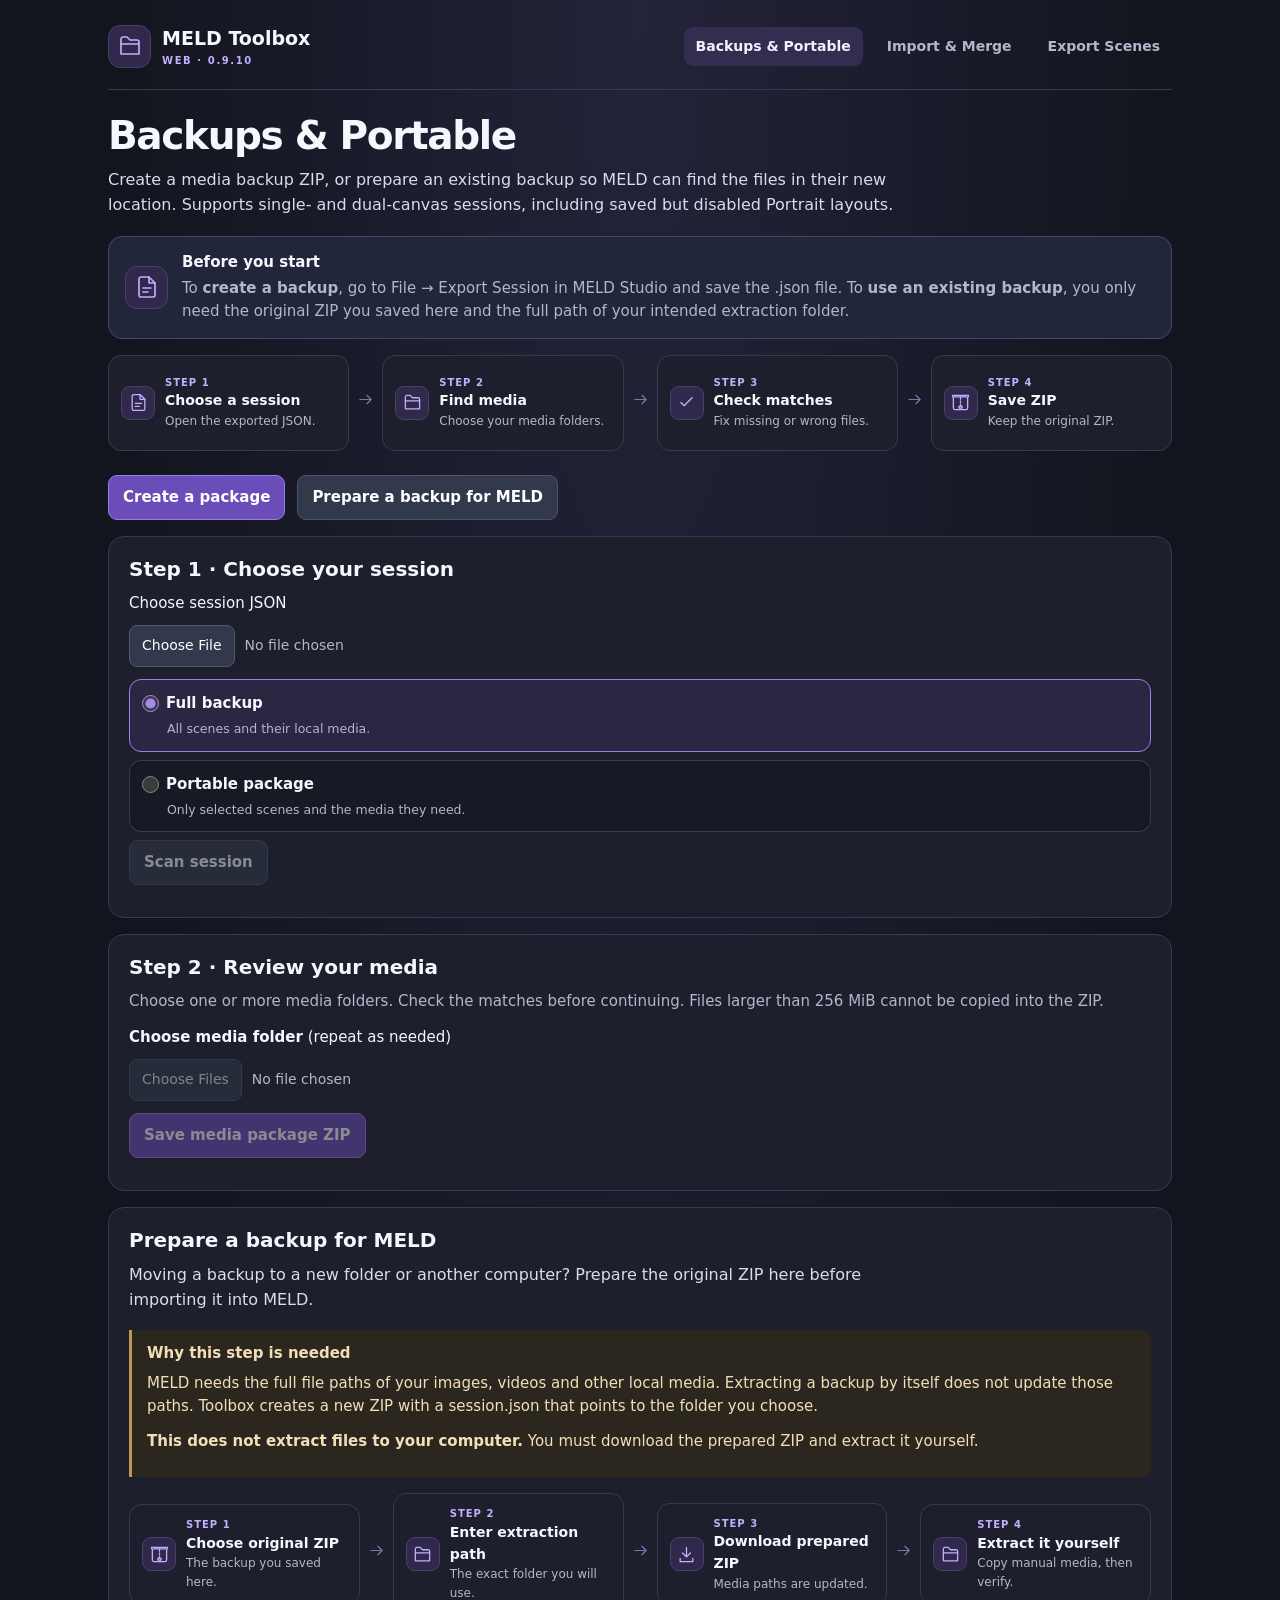
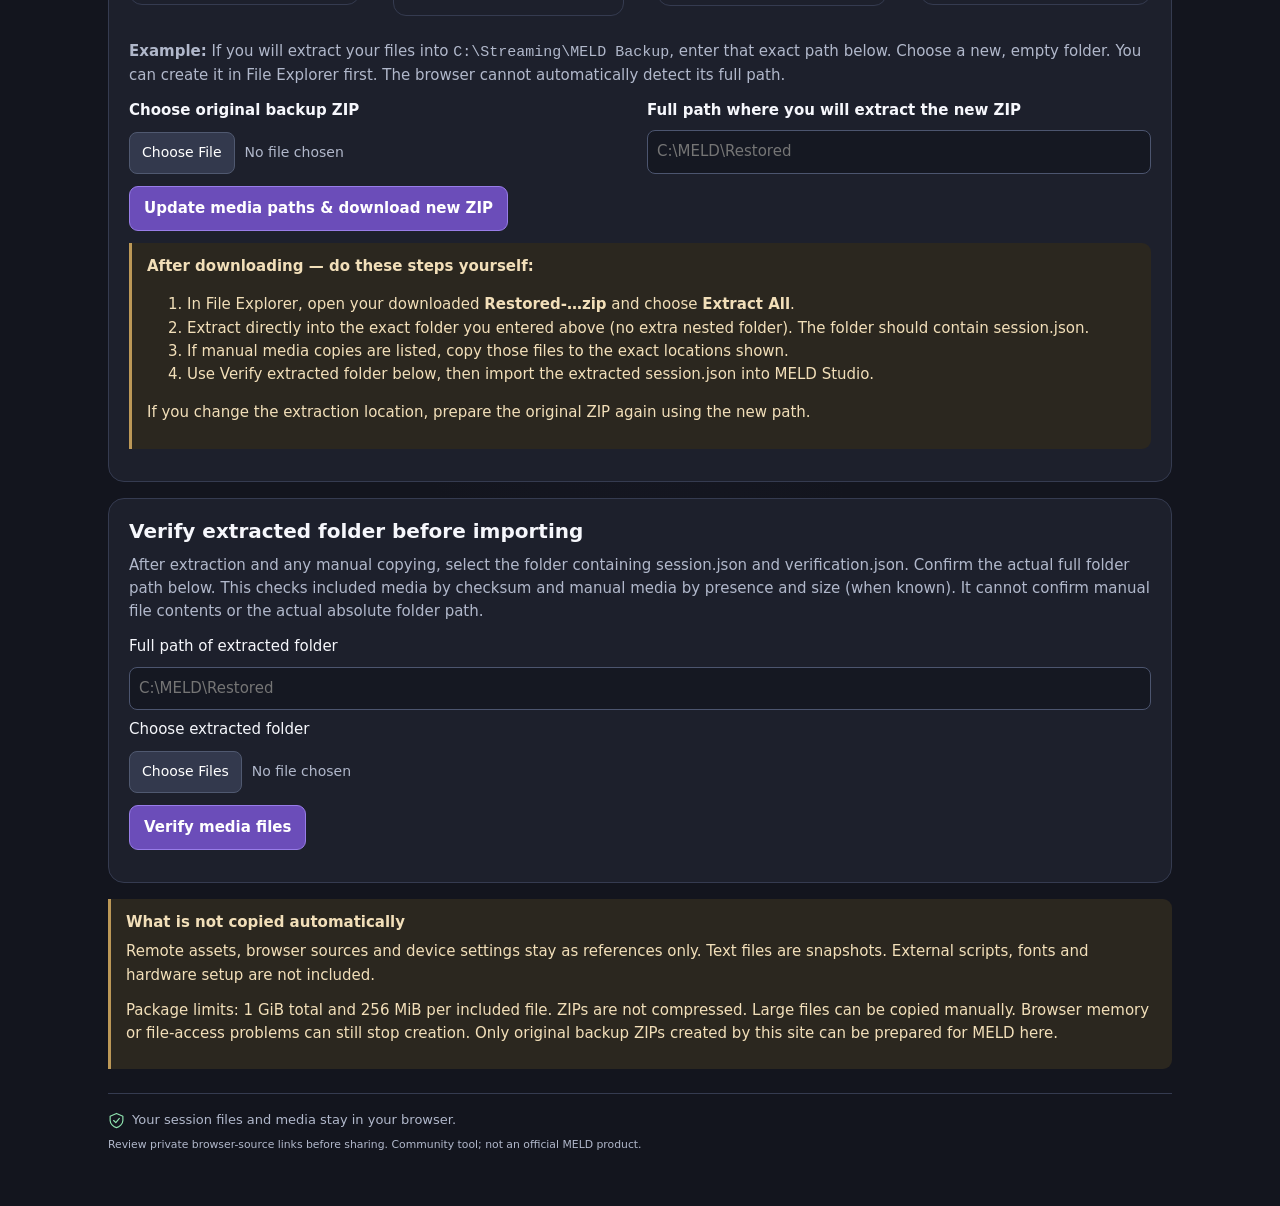
==== commit d67bc895: "Update to multi canvas support" ====
--- a/portable.html
+++ b/portable.html
@@ -1,7 +1,7 @@
 <!DOCTYPE html>
 
-<html lang="en"><head><meta charset="utf-8"/><meta content="width=device-width, initial-scale=1" name="viewport"/><meta content="default-src 'none'; script-src 'self'; style-src 'self' 'unsafe-inline'; img-src 'self' data: blob:; connect-src 'none'; base-uri 'none'; form-action 'none'; object-src 'none'" http-equiv="Content-Security-Policy"/><title>MELD Toolbox | Media Packages</title><link href="style.css?v=099" rel="stylesheet"/></head><body><main><header class="topbar"><a class="brand" href="index.html"><span class="brandmark"><svg aria-hidden="true" fill="none" stroke="currentColor" stroke-linecap="round" stroke-linejoin="round" stroke-width="1.65" viewbox="0 0 24 24"><path d="M3 7V5a2 2 0 0 1 2-2h4l3 3h7a2 2 0 0 1 2 2v12H3z"></path><path d="M3 10h18"></path></svg></span><span>MELD Toolbox<small>WEB · 0.9.9</small></span></a><nav aria-label="Main navigation"><a aria-current="page" href="index.html">Backups &amp; Portable</a><a href="production-merge.html">Import &amp; Merge</a><a href="production-manager.html">Export Scenes</a></nav></header><section class="intro"><h1>Backups &amp; Portable</h1><p class="lead">Create a media backup ZIP, or prepare an existing backup so MELD can find the files in their new location. Supports single- and dual-canvas sessions, including saved but disabled Portrait layouts.</p><div class="start"><span class="symbol"><svg aria-hidden="true" fill="none" stroke="currentColor" stroke-linecap="round" stroke-linejoin="round" stroke-width="1.65" viewbox="0 0 24 24"><path d="M14 2H6a2 2 0 0 0-2 2v16a2 2 0 0 0 2 2h12a2 2 0 0 0 2-2V8z"></path><path d="M14 2v6h6M8 13h8M8 17h5"></path></svg></span><div><strong>Before you start</strong><p>To <strong>create a backup</strong>, go to File → Export Session in MELD Studio and save the .json file. To <strong>use an existing backup</strong>, you only need the original ZIP you saved here and the full path of your intended extraction folder.</p></div></div><div aria-label="Workflow" class="flow"><div class="flow-step"><span class="symbol"><svg aria-hidden="true" fill="none" stroke="currentColor" stroke-linecap="round" stroke-linejoin="round" stroke-width="1.65" viewbox="0 0 24 24"><path d="M14 2H6a2 2 0 0 0-2 2v16a2 2 0 0 0 2 2h12a2 2 0 0 0 2-2V8z"></path><path d="M14 2v6h6M8 13h8M8 17h5"></path></svg></span><div><span class="step-index">STEP 1</span><strong>Choose a session</strong><small>Open the exported JSON.</small></div></div><span class="flow-arrow"><svg aria-hidden="true" fill="none" stroke="currentColor" stroke-linecap="round" stroke-linejoin="round" stroke-width="1.65" viewbox="0 0 24 24"><path d="M4 12h16m-6-6 6 6-6 6"></path></svg></span><div class="flow-step"><span class="symbol"><svg aria-hidden="true" fill="none" stroke="currentColor" stroke-linecap="round" stroke-linejoin="round" stroke-width="1.65" viewbox="0 0 24 24"><path d="M3 7V5a2 2 0 0 1 2-2h4l3 3h7a2 2 0 0 1 2 2v12H3z"></path><path d="M3 10h18"></path></svg></span><div><span class="step-index">STEP 2</span><strong>Find media</strong><small>Choose your media folders.</small></div></div><span class="flow-arrow"><svg aria-hidden="true" fill="none" stroke="currentColor" stroke-linecap="round" stroke-linejoin="round" stroke-width="1.65" viewbox="0 0 24 24"><path d="M4 12h16m-6-6 6 6-6 6"></path></svg></span><div class="flow-step"><span class="symbol"><svg aria-hidden="true" fill="none" stroke="currentColor" stroke-linecap="round" stroke-linejoin="round" stroke-width="1.65" viewbox="0 0 24 24"><path d="m5 12 4 4L19 6"></path></svg></span><div><span class="step-index">STEP 3</span><strong>Check matches</strong><small>Fix missing or wrong files.</small></div></div><span class="flow-arrow"><svg aria-hidden="true" fill="none" stroke="currentColor" stroke-linecap="round" stroke-linejoin="round" stroke-width="1.65" viewbox="0 0 24 24"><path d="M4 12h16m-6-6 6 6-6 6"></path></svg></span><div class="flow-step"><span class="symbol"><svg aria-hidden="true" fill="none" stroke="currentColor" stroke-linecap="round" stroke-linejoin="round" stroke-width="1.65" viewbox="0 0 24 24"><rect height="16" rx="2" width="18" x="3" y="5"></rect><path d="M2 5V3h20v2M12 5v3m0 2v2m0 2v3m-2 0h4v2h-4z"></path></svg></span><div><span class="step-index">STEP 4</span><strong>Save ZIP</strong><small>Keep the original ZIP.</small></div></div></div></section>
+<html lang="en"><head><meta charset="utf-8"/><meta content="width=device-width, initial-scale=1" name="viewport"/><meta content="default-src 'none'; script-src 'self'; style-src 'self' 'unsafe-inline'; img-src 'self' data: blob:; connect-src 'none'; base-uri 'none'; form-action 'none'; object-src 'none'" http-equiv="Content-Security-Policy"/><title>MELD Toolbox | Media Packages</title><link href="style.css?v=0910" rel="stylesheet"/></head><body><main><header class="topbar"><a class="brand" href="index.html"><span class="brandmark"><svg aria-hidden="true" fill="none" stroke="currentColor" stroke-linecap="round" stroke-linejoin="round" stroke-width="1.65" viewbox="0 0 24 24"><path d="M3 7V5a2 2 0 0 1 2-2h4l3 3h7a2 2 0 0 1 2 2v12H3z"></path><path d="M3 10h18"></path></svg></span><span>MELD Toolbox<small>WEB · 0.9.10</small></span></a><nav aria-label="Main navigation"><a aria-current="page" href="index.html">Backups &amp; Portable</a><a href="production-merge.html">Import &amp; Merge</a><a href="production-manager.html">Export Scenes</a></nav></header><section class="intro"><h1>Backups &amp; Portable</h1><p class="lead">Create a media backup ZIP, or prepare an existing backup so MELD can find the files in their new location. Supports single- and dual-canvas sessions, including saved but disabled Portrait layouts.</p><div class="start"><span class="symbol"><svg aria-hidden="true" fill="none" stroke="currentColor" stroke-linecap="round" stroke-linejoin="round" stroke-width="1.65" viewbox="0 0 24 24"><path d="M14 2H6a2 2 0 0 0-2 2v16a2 2 0 0 0 2 2h12a2 2 0 0 0 2-2V8z"></path><path d="M14 2v6h6M8 13h8M8 17h5"></path></svg></span><div><strong>Before you start</strong><p>To <strong>create a backup</strong>, go to File → Export Session in MELD Studio and save the .json file. To <strong>use an existing backup</strong>, you only need the original ZIP you saved here and the full path of your intended extraction folder.</p></div></div><div aria-label="Workflow" class="flow"><div class="flow-step"><span class="symbol"><svg aria-hidden="true" fill="none" stroke="currentColor" stroke-linecap="round" stroke-linejoin="round" stroke-width="1.65" viewbox="0 0 24 24"><path d="M14 2H6a2 2 0 0 0-2 2v16a2 2 0 0 0 2 2h12a2 2 0 0 0 2-2V8z"></path><path d="M14 2v6h6M8 13h8M8 17h5"></path></svg></span><div><span class="step-index">STEP 1</span><strong>Choose a session</strong><small>Open the exported JSON.</small></div></div><span class="flow-arrow"><svg aria-hidden="true" fill="none" stroke="currentColor" stroke-linecap="round" stroke-linejoin="round" stroke-width="1.65" viewbox="0 0 24 24"><path d="M4 12h16m-6-6 6 6-6 6"></path></svg></span><div class="flow-step"><span class="symbol"><svg aria-hidden="true" fill="none" stroke="currentColor" stroke-linecap="round" stroke-linejoin="round" stroke-width="1.65" viewbox="0 0 24 24"><path d="M3 7V5a2 2 0 0 1 2-2h4l3 3h7a2 2 0 0 1 2 2v12H3z"></path><path d="M3 10h18"></path></svg></span><div><span class="step-index">STEP 2</span><strong>Find media</strong><small>Choose your media folders.</small></div></div><span class="flow-arrow"><svg aria-hidden="true" fill="none" stroke="currentColor" stroke-linecap="round" stroke-linejoin="round" stroke-width="1.65" viewbox="0 0 24 24"><path d="M4 12h16m-6-6 6 6-6 6"></path></svg></span><div class="flow-step"><span class="symbol"><svg aria-hidden="true" fill="none" stroke="currentColor" stroke-linecap="round" stroke-linejoin="round" stroke-width="1.65" viewbox="0 0 24 24"><path d="m5 12 4 4L19 6"></path></svg></span><div><span class="step-index">STEP 3</span><strong>Check matches</strong><small>Fix missing or wrong files.</small></div></div><span class="flow-arrow"><svg aria-hidden="true" fill="none" stroke="currentColor" stroke-linecap="round" stroke-linejoin="round" stroke-width="1.65" viewbox="0 0 24 24"><path d="M4 12h16m-6-6 6 6-6 6"></path></svg></span><div class="flow-step"><span class="symbol"><svg aria-hidden="true" fill="none" stroke="currentColor" stroke-linecap="round" stroke-linejoin="round" stroke-width="1.65" viewbox="0 0 24 24"><rect height="16" rx="2" width="18" x="3" y="5"></rect><path d="M2 5V3h20v2M12 5v3m0 2v2m0 2v3m-2 0h4v2h-4z"></path></svg></span><div><span class="step-index">STEP 4</span><strong>Save ZIP</strong><small>Keep the original ZIP.</small></div></div></div></section>
 <div class="jump"><a class="action primary" href="#create-package">Create a package</a><a class="action" href="#restore-package">Prepare a backup for MELD</a></div><section class="panel" id="create-package"><h2>Step 1 · Choose your session</h2><label for="session">Choose session JSON</label><input accept=".json,application/json" id="session" type="file"/><label class="mode-card"><input checked="" name="mode" type="radio" value="full"/><strong>Full backup</strong><small>All scenes and their local media.</small></label><label class="mode-card"><input name="mode" type="radio" value="selected"/><strong>Portable package</strong><small>Only selected scenes and the media they need.</small></label><div hidden="" id="scenes"></div><button disabled="" id="scan">Scan session</button><p id="report" role="status"></p></section>
 <section class="panel"><h2>Step 2 · Review your media</h2><p>Choose one or more media folders. Check the matches before continuing. Files larger than 256 MiB cannot be copied into the ZIP.</p><label for="folders"><strong>Choose media folder</strong> (repeat as needed)</label><input disabled="" id="folders" multiple="" type="file" webkitdirectory=""/><div hidden="" id="mediaReview"><div class="grid"><div class="stat"><small>Included paths</small><b id="included">0</b></div><div class="stat"><small>Manual / unresolved</small><b id="manualCount">0</b></div><div class="stat"><small>Estimated package size</small><b id="estimated">0</b></div></div><progress aria-label="Estimated ZIP size" id="meter" max="1073741824" value="0"></progress><p class="helper">Estimate before deduplication, including an allowance for session data and ZIP overhead. Actual size can be smaller. Maximum 1 GiB.</p><p id="count" role="status"></p><label class="mode-card"><input id="allowManual" type="checkbox"/><strong>Allow manual media copies</strong><small>Missing or oversized files, and files you choose to copy manually, will be listed with exact destination paths. The backup is incomplete until you copy them.</small></label><p id="blocking" role="status"></p><div id="assets"></div><label class="row"><input disabled="" id="ack" type="checkbox"/>I reviewed the matches and any manual-copy requirements. I understand the ZIP may contain private URLs, settings and media. Online services, fonts and hardware are not copied.</label></div><button class="primary" disabled="" id="build">Save media package ZIP</button><p id="buildStatus" role="status"></p></section>
 <section class="panel" id="restore-package"><h2>Prepare a backup for MELD</h2><p class="lead">Moving a backup to a new folder or another computer? Prepare the original ZIP here before importing it into MELD.</p><div class="notice"><strong>Why this step is needed</strong><p>MELD needs the full file paths of your images, videos and other local media. Extracting a backup by itself does not update those paths. Toolbox creates a new ZIP with a session.json that points to the folder you choose.</p><p><strong>This does not extract files to your computer.</strong> You must download the prepared ZIP and extract it yourself.</p></div><div aria-label="Workflow" class="flow"><div class="flow-step"><span class="symbol"><svg aria-hidden="true" fill="none" stroke="currentColor" stroke-linecap="round" stroke-linejoin="round" stroke-width="1.65" viewbox="0 0 24 24"><rect height="16" rx="2" width="18" x="3" y="5"></rect><path d="M2 5V3h20v2M12 5v3m0 2v2m0 2v3m-2 0h4v2h-4z"></path></svg></span><div><span class="step-index">STEP 1</span><strong>Choose original ZIP</strong><small>The backup you saved here.</small></div></div><span class="flow-arrow"><svg aria-hidden="true" fill="none" stroke="currentColor" stroke-linecap="round" stroke-linejoin="round" stroke-width="1.65" viewbox="0 0 24 24"><path d="M4 12h16m-6-6 6 6-6 6"></path></svg></span><div class="flow-step"><span class="symbol"><svg aria-hidden="true" fill="none" stroke="currentColor" stroke-linecap="round" stroke-linejoin="round" stroke-width="1.65" viewbox="0 0 24 24"><path d="M3 7V5a2 2 0 0 1 2-2h4l3 3h7a2 2 0 0 1 2 2v12H3z"></path><path d="M3 10h18"></path></svg></span><div><span class="step-index">STEP 2</span><strong>Enter extraction path</strong><small>The exact folder you will use.</small></div></div><span class="flow-arrow"><svg aria-hidden="true" fill="none" stroke="currentColor" stroke-linecap="round" stroke-linejoin="round" stroke-width="1.65" viewbox="0 0 24 24"><path d="M4 12h16m-6-6 6 6-6 6"></path></svg></span><div class="flow-step"><span class="symbol"><svg aria-hidden="true" fill="none" stroke="currentColor" stroke-linecap="round" stroke-linejoin="round" stroke-width="1.65" viewbox="0 0 24 24"><path d="M12 3v12m-5-5 5 5 5-5M4 17v4h16v-4"></path></svg></span><div><span class="step-index">STEP 3</span><strong>Download prepared ZIP</strong><small>Media paths are updated.</small></div></div><span class="flow-arrow"><svg aria-hidden="true" fill="none" stroke="currentColor" stroke-linecap="round" stroke-linejoin="round" stroke-width="1.65" viewbox="0 0 24 24"><path d="M4 12h16m-6-6 6 6-6 6"></path></svg></span><div class="flow-step"><span class="symbol"><svg aria-hidden="true" fill="none" stroke="currentColor" stroke-linecap="round" stroke-linejoin="round" stroke-width="1.65" viewbox="0 0 24 24"><path d="M3 7V5a2 2 0 0 1 2-2h4l3 3h7a2 2 0 0 1 2 2v12H3z"></path><path d="M3 10h18"></path></svg></span><div><span class="step-index">STEP 4</span><strong>Extract it yourself</strong><small>Copy manual media, then verify.</small></div></div></div><p><strong>Example:</strong> If you will extract your files into <code>C:\Streaming\MELD Backup</code>, enter that exact path below. Choose a new, empty folder. You can create it in File Explorer first. The browser cannot automatically detect its full path.</p><div class="subgrid"><div><label for="package"><strong>Choose original backup ZIP</strong></label><input accept=".zip,application/zip" id="package" type="file"/></div><div><label for="destination"><strong>Full path where you will extract the new ZIP</strong></label><input id="destination" placeholder="C:\MELD\Restored" spellcheck="false" type="text"/></div></div><button class="primary" id="restore">Update media paths &amp; download new ZIP</button><p id="restoreStatus" role="status"></p><div class="notice"><strong>After downloading — do these steps yourself:</strong><ol><li>In File Explorer, open your downloaded <strong>Restored-…zip</strong> and choose <strong>Extract All</strong>.</li><li>Extract directly into the exact folder you entered above (no extra nested folder). The folder should contain session.json.</li><li>If manual media copies are listed, copy those files to the exact locations shown.</li><li>Use Verify extracted folder below, then import the extracted session.json into MELD Studio.</li></ol><p>If you change the extraction location, prepare the original ZIP again using the new path.</p></div><div hidden="" id="restoreManual"><h3>Manual copies required</h3><p>Copy each original file to the exact destination below. The instructions are also inside the restored ZIP.</p><div id="manualList"></div></div></section><section class="panel" id="verify-package"><h2>Verify extracted folder before importing</h2><p>After extraction and any manual copying, select the folder containing session.json and verification.json. Confirm the actual full folder path below. This checks included media by checksum and manual media by presence and size (when known). It cannot confirm manual file contents or the actual absolute folder path.</p><label for="verifyPath">Full path of extracted folder</label><input id="verifyPath" placeholder="C:\MELD\Restored" spellcheck="false" type="text"/><label for="verifyFolder">Choose extracted folder</label><input id="verifyFolder" multiple="" type="file" webkitdirectory=""/><button class="primary" id="verify">Verify media files</button><p id="verifyStatus" role="status"></p><div id="verifyResults"></div></section>
-<section class="notice"><strong>What is not copied automatically</strong><p>Remote assets, browser sources and device settings stay as references only. Text files are snapshots. External scripts, fonts and hardware setup are not included.</p><p>Package limits: 1 GiB total and 256 MiB per included file. ZIPs are not compressed. Large files can be copied manually. Browser memory or file-access problems can still stop creation. Only original backup ZIPs created by this site can be prepared for MELD here.</p></section><footer><span><svg aria-hidden="true" fill="none" stroke="currentColor" stroke-linecap="round" stroke-linejoin="round" stroke-width="1.65" viewbox="0 0 24 24"><path d="m12 2 9 4v6c0 5-5 9-9 10-4-1-9-5-9-10V6z"></path><path d="m8 12 3 3 5-6"></path></svg> Your session files and media stay in your browser.</span><small>Review private browser-source links before sharing. Community tool; not an official MELD product.</small></footer></main><script src="production-engine.js?v=099"></script><script src="portable-web-engine.js?v=099"></script><script src="portable-web-ui.js?v=099"></script></body></html>+<section class="notice"><strong>What is not copied automatically</strong><p>Remote assets, browser sources and device settings stay as references only. Text files are snapshots. External scripts, fonts and hardware setup are not included.</p><p>Package limits: 1 GiB total and 256 MiB per included file. ZIPs are not compressed. Large files can be copied manually. Browser memory or file-access problems can still stop creation. Only original backup ZIPs created by this site can be prepared for MELD here.</p></section><footer><span><svg aria-hidden="true" fill="none" stroke="currentColor" stroke-linecap="round" stroke-linejoin="round" stroke-width="1.65" viewbox="0 0 24 24"><path d="m12 2 9 4v6c0 5-5 9-9 10-4-1-9-5-9-10V6z"></path><path d="m8 12 3 3 5-6"></path></svg> Your session files and media stay in your browser.</span><small>Review private browser-source links before sharing. Community tool; not an official MELD product.</small></footer></main><script src="production-engine.js?v=0910"></script><script src="portable-web-engine.js?v=0910"></script><script src="portable-web-ui.js?v=0910"></script></body></html>
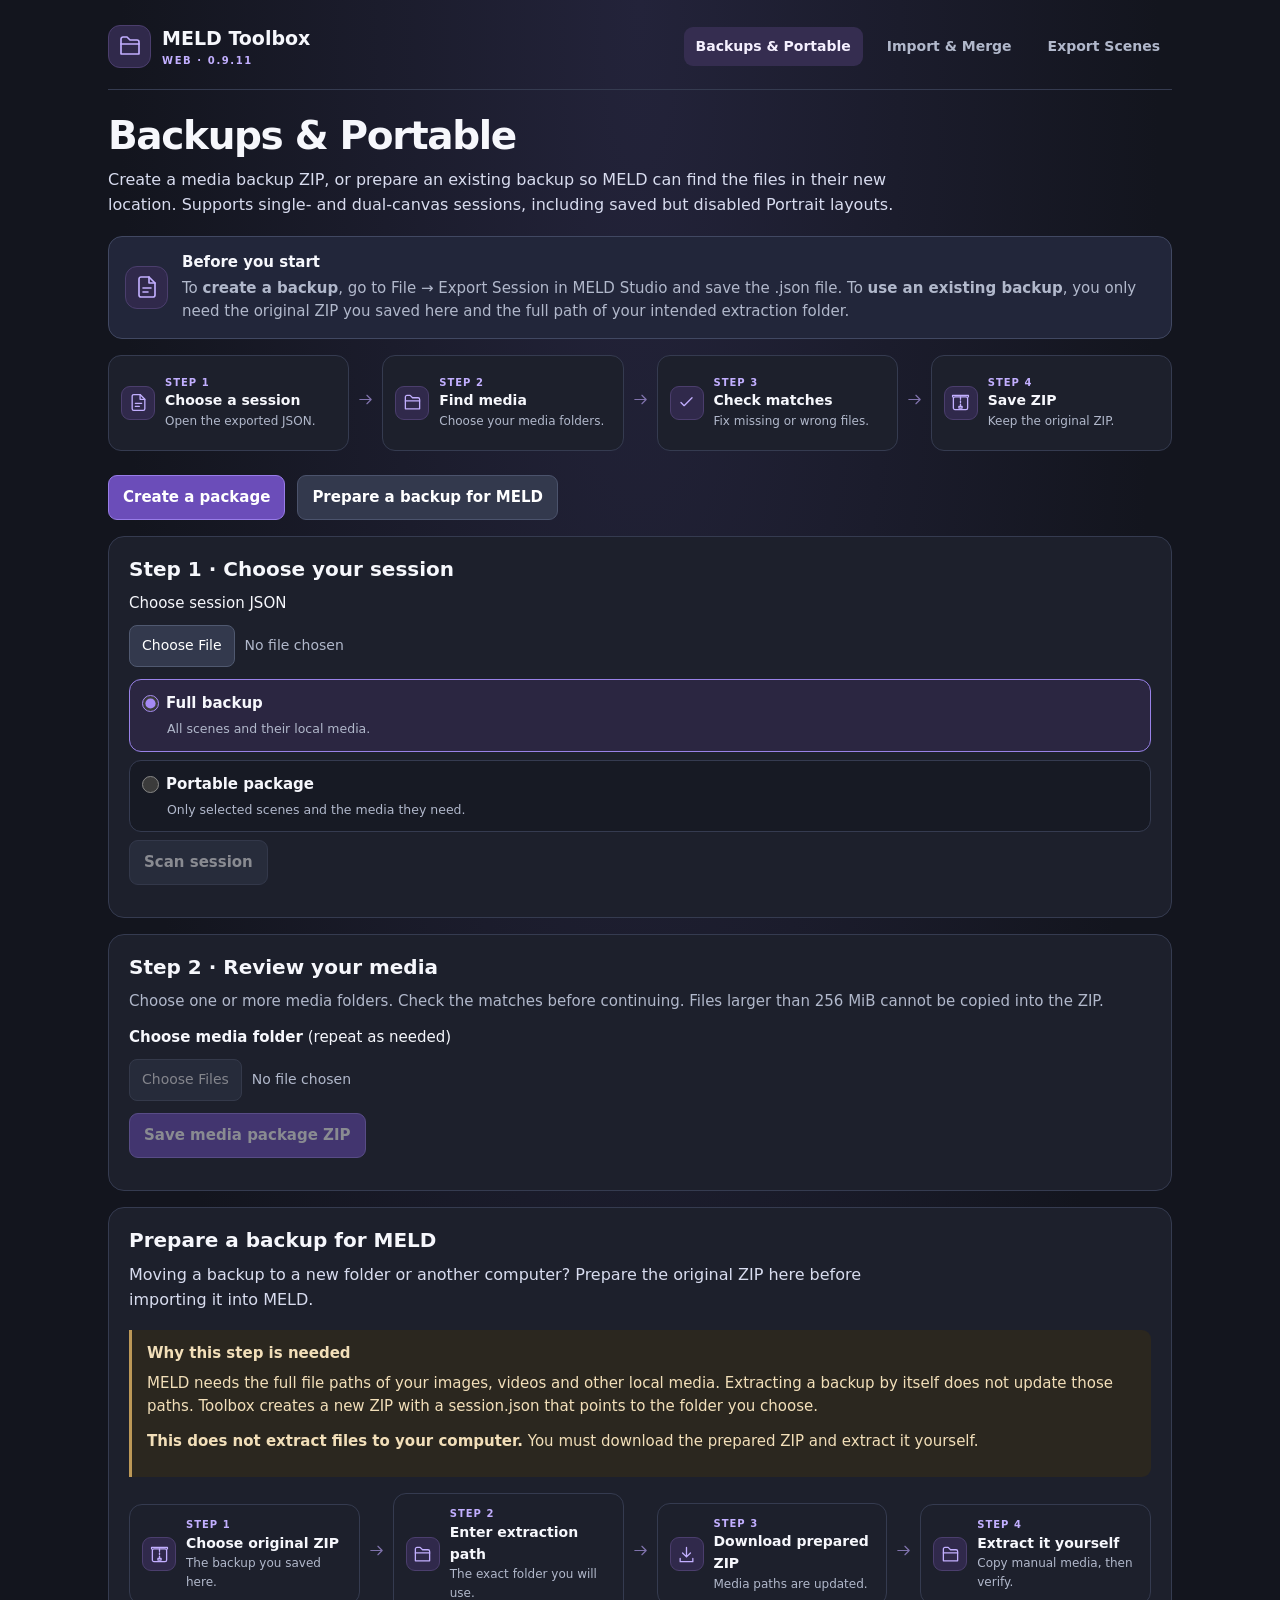
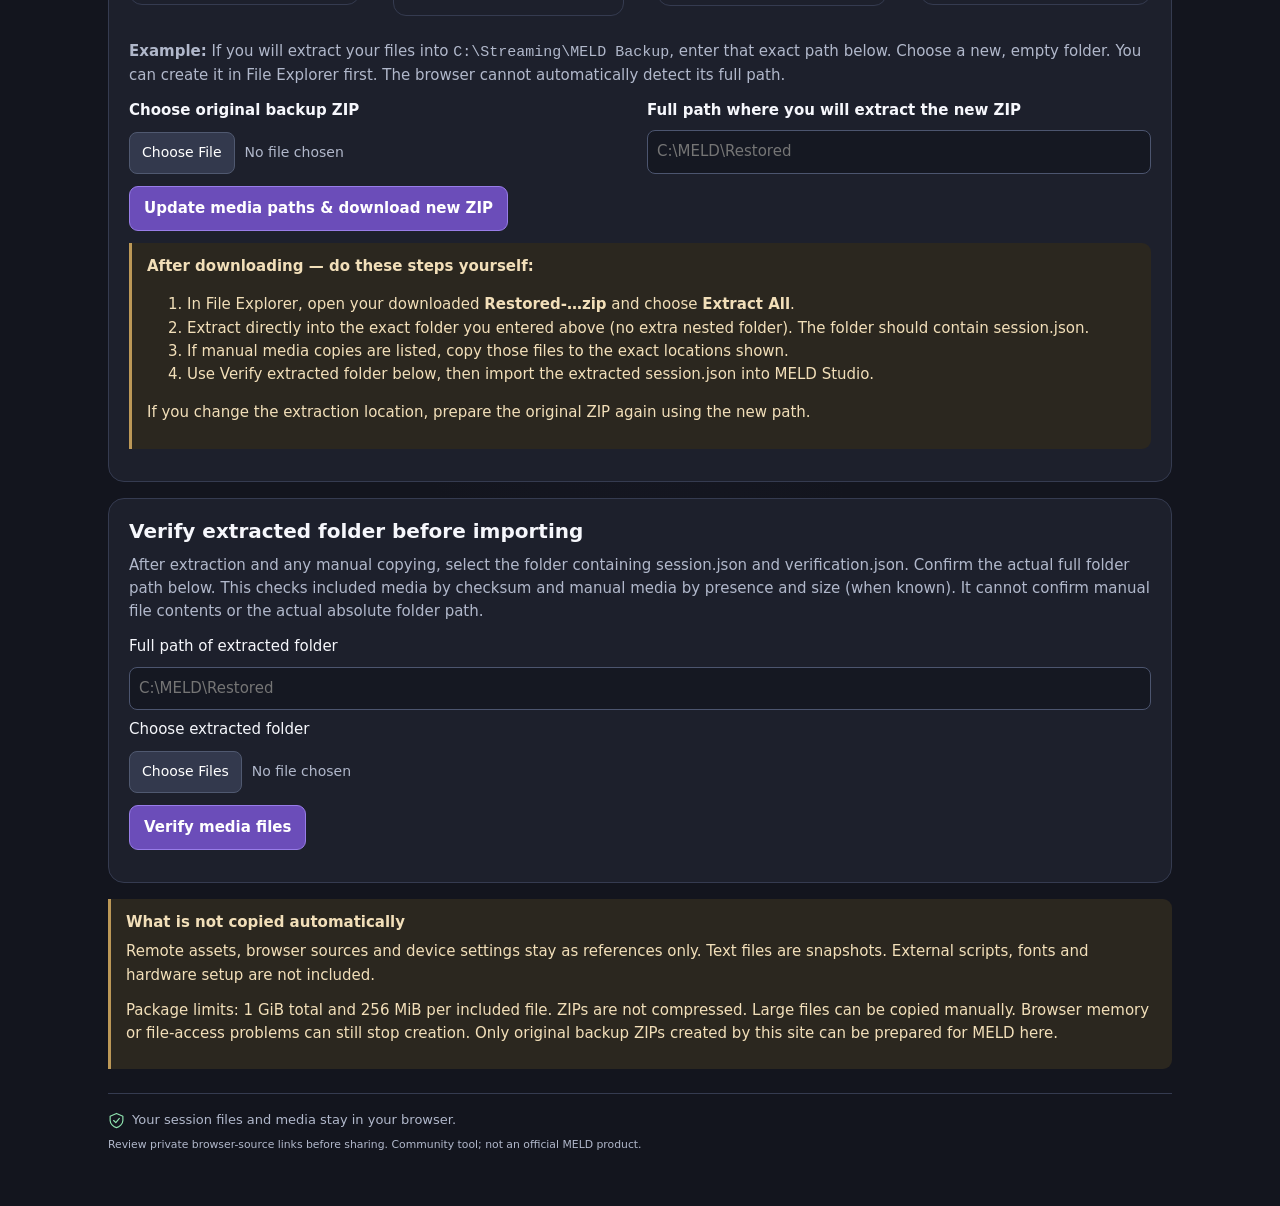
==== commit e5cc0495: "Visual update to show changes" ====
--- a/portable.html
+++ b/portable.html
@@ -1,7 +1,7 @@
 <!DOCTYPE html>
 
-<html lang="en"><head><meta charset="utf-8"/><meta content="width=device-width, initial-scale=1" name="viewport"/><meta content="default-src 'none'; script-src 'self'; style-src 'self' 'unsafe-inline'; img-src 'self' data: blob:; connect-src 'none'; base-uri 'none'; form-action 'none'; object-src 'none'" http-equiv="Content-Security-Policy"/><title>MELD Toolbox | Media Packages</title><link href="style.css?v=0910" rel="stylesheet"/></head><body><main><header class="topbar"><a class="brand" href="index.html"><span class="brandmark"><svg aria-hidden="true" fill="none" stroke="currentColor" stroke-linecap="round" stroke-linejoin="round" stroke-width="1.65" viewbox="0 0 24 24"><path d="M3 7V5a2 2 0 0 1 2-2h4l3 3h7a2 2 0 0 1 2 2v12H3z"></path><path d="M3 10h18"></path></svg></span><span>MELD Toolbox<small>WEB · 0.9.10</small></span></a><nav aria-label="Main navigation"><a aria-current="page" href="index.html">Backups &amp; Portable</a><a href="production-merge.html">Import &amp; Merge</a><a href="production-manager.html">Export Scenes</a></nav></header><section class="intro"><h1>Backups &amp; Portable</h1><p class="lead">Create a media backup ZIP, or prepare an existing backup so MELD can find the files in their new location. Supports single- and dual-canvas sessions, including saved but disabled Portrait layouts.</p><div class="start"><span class="symbol"><svg aria-hidden="true" fill="none" stroke="currentColor" stroke-linecap="round" stroke-linejoin="round" stroke-width="1.65" viewbox="0 0 24 24"><path d="M14 2H6a2 2 0 0 0-2 2v16a2 2 0 0 0 2 2h12a2 2 0 0 0 2-2V8z"></path><path d="M14 2v6h6M8 13h8M8 17h5"></path></svg></span><div><strong>Before you start</strong><p>To <strong>create a backup</strong>, go to File → Export Session in MELD Studio and save the .json file. To <strong>use an existing backup</strong>, you only need the original ZIP you saved here and the full path of your intended extraction folder.</p></div></div><div aria-label="Workflow" class="flow"><div class="flow-step"><span class="symbol"><svg aria-hidden="true" fill="none" stroke="currentColor" stroke-linecap="round" stroke-linejoin="round" stroke-width="1.65" viewbox="0 0 24 24"><path d="M14 2H6a2 2 0 0 0-2 2v16a2 2 0 0 0 2 2h12a2 2 0 0 0 2-2V8z"></path><path d="M14 2v6h6M8 13h8M8 17h5"></path></svg></span><div><span class="step-index">STEP 1</span><strong>Choose a session</strong><small>Open the exported JSON.</small></div></div><span class="flow-arrow"><svg aria-hidden="true" fill="none" stroke="currentColor" stroke-linecap="round" stroke-linejoin="round" stroke-width="1.65" viewbox="0 0 24 24"><path d="M4 12h16m-6-6 6 6-6 6"></path></svg></span><div class="flow-step"><span class="symbol"><svg aria-hidden="true" fill="none" stroke="currentColor" stroke-linecap="round" stroke-linejoin="round" stroke-width="1.65" viewbox="0 0 24 24"><path d="M3 7V5a2 2 0 0 1 2-2h4l3 3h7a2 2 0 0 1 2 2v12H3z"></path><path d="M3 10h18"></path></svg></span><div><span class="step-index">STEP 2</span><strong>Find media</strong><small>Choose your media folders.</small></div></div><span class="flow-arrow"><svg aria-hidden="true" fill="none" stroke="currentColor" stroke-linecap="round" stroke-linejoin="round" stroke-width="1.65" viewbox="0 0 24 24"><path d="M4 12h16m-6-6 6 6-6 6"></path></svg></span><div class="flow-step"><span class="symbol"><svg aria-hidden="true" fill="none" stroke="currentColor" stroke-linecap="round" stroke-linejoin="round" stroke-width="1.65" viewbox="0 0 24 24"><path d="m5 12 4 4L19 6"></path></svg></span><div><span class="step-index">STEP 3</span><strong>Check matches</strong><small>Fix missing or wrong files.</small></div></div><span class="flow-arrow"><svg aria-hidden="true" fill="none" stroke="currentColor" stroke-linecap="round" stroke-linejoin="round" stroke-width="1.65" viewbox="0 0 24 24"><path d="M4 12h16m-6-6 6 6-6 6"></path></svg></span><div class="flow-step"><span class="symbol"><svg aria-hidden="true" fill="none" stroke="currentColor" stroke-linecap="round" stroke-linejoin="round" stroke-width="1.65" viewbox="0 0 24 24"><rect height="16" rx="2" width="18" x="3" y="5"></rect><path d="M2 5V3h20v2M12 5v3m0 2v2m0 2v3m-2 0h4v2h-4z"></path></svg></span><div><span class="step-index">STEP 4</span><strong>Save ZIP</strong><small>Keep the original ZIP.</small></div></div></div></section>
+<html lang="en"><head><meta charset="utf-8"/><meta content="width=device-width, initial-scale=1" name="viewport"/><meta content="default-src 'none'; script-src 'self'; style-src 'self' 'unsafe-inline'; img-src 'self' data: blob:; connect-src 'none'; base-uri 'none'; form-action 'none'; object-src 'none'" http-equiv="Content-Security-Policy"/><title>MELD Toolbox | Media Packages</title><link href="style.css?v=0911" rel="stylesheet"/></head><body><main><header class="topbar"><a class="brand" href="index.html"><span class="brandmark"><svg aria-hidden="true" fill="none" stroke="currentColor" stroke-linecap="round" stroke-linejoin="round" stroke-width="1.65" viewbox="0 0 24 24"><path d="M3 7V5a2 2 0 0 1 2-2h4l3 3h7a2 2 0 0 1 2 2v12H3z"></path><path d="M3 10h18"></path></svg></span><span>MELD Toolbox<small>WEB · 0.9.11</small></span></a><nav aria-label="Main navigation"><a aria-current="page" href="index.html">Backups &amp; Portable</a><a href="production-merge.html">Import &amp; Merge</a><a href="production-manager.html">Export Scenes</a></nav></header><section class="intro"><h1>Backups &amp; Portable</h1><p class="lead">Create a media backup ZIP, or prepare an existing backup so MELD can find the files in their new location. Supports single- and dual-canvas sessions, including saved but disabled Portrait layouts.</p><div class="start"><span class="symbol"><svg aria-hidden="true" fill="none" stroke="currentColor" stroke-linecap="round" stroke-linejoin="round" stroke-width="1.65" viewbox="0 0 24 24"><path d="M14 2H6a2 2 0 0 0-2 2v16a2 2 0 0 0 2 2h12a2 2 0 0 0 2-2V8z"></path><path d="M14 2v6h6M8 13h8M8 17h5"></path></svg></span><div><strong>Before you start</strong><p>To <strong>create a backup</strong>, go to File → Export Session in MELD Studio and save the .json file. To <strong>use an existing backup</strong>, you only need the original ZIP you saved here and the full path of your intended extraction folder.</p></div></div><div aria-label="Workflow" class="flow"><div class="flow-step"><span class="symbol"><svg aria-hidden="true" fill="none" stroke="currentColor" stroke-linecap="round" stroke-linejoin="round" stroke-width="1.65" viewbox="0 0 24 24"><path d="M14 2H6a2 2 0 0 0-2 2v16a2 2 0 0 0 2 2h12a2 2 0 0 0 2-2V8z"></path><path d="M14 2v6h6M8 13h8M8 17h5"></path></svg></span><div><span class="step-index">STEP 1</span><strong>Choose a session</strong><small>Open the exported JSON.</small></div></div><span class="flow-arrow"><svg aria-hidden="true" fill="none" stroke="currentColor" stroke-linecap="round" stroke-linejoin="round" stroke-width="1.65" viewbox="0 0 24 24"><path d="M4 12h16m-6-6 6 6-6 6"></path></svg></span><div class="flow-step"><span class="symbol"><svg aria-hidden="true" fill="none" stroke="currentColor" stroke-linecap="round" stroke-linejoin="round" stroke-width="1.65" viewbox="0 0 24 24"><path d="M3 7V5a2 2 0 0 1 2-2h4l3 3h7a2 2 0 0 1 2 2v12H3z"></path><path d="M3 10h18"></path></svg></span><div><span class="step-index">STEP 2</span><strong>Find media</strong><small>Choose your media folders.</small></div></div><span class="flow-arrow"><svg aria-hidden="true" fill="none" stroke="currentColor" stroke-linecap="round" stroke-linejoin="round" stroke-width="1.65" viewbox="0 0 24 24"><path d="M4 12h16m-6-6 6 6-6 6"></path></svg></span><div class="flow-step"><span class="symbol"><svg aria-hidden="true" fill="none" stroke="currentColor" stroke-linecap="round" stroke-linejoin="round" stroke-width="1.65" viewbox="0 0 24 24"><path d="m5 12 4 4L19 6"></path></svg></span><div><span class="step-index">STEP 3</span><strong>Check matches</strong><small>Fix missing or wrong files.</small></div></div><span class="flow-arrow"><svg aria-hidden="true" fill="none" stroke="currentColor" stroke-linecap="round" stroke-linejoin="round" stroke-width="1.65" viewbox="0 0 24 24"><path d="M4 12h16m-6-6 6 6-6 6"></path></svg></span><div class="flow-step"><span class="symbol"><svg aria-hidden="true" fill="none" stroke="currentColor" stroke-linecap="round" stroke-linejoin="round" stroke-width="1.65" viewbox="0 0 24 24"><rect height="16" rx="2" width="18" x="3" y="5"></rect><path d="M2 5V3h20v2M12 5v3m0 2v2m0 2v3m-2 0h4v2h-4z"></path></svg></span><div><span class="step-index">STEP 4</span><strong>Save ZIP</strong><small>Keep the original ZIP.</small></div></div></div></section>
 <div class="jump"><a class="action primary" href="#create-package">Create a package</a><a class="action" href="#restore-package">Prepare a backup for MELD</a></div><section class="panel" id="create-package"><h2>Step 1 · Choose your session</h2><label for="session">Choose session JSON</label><input accept=".json,application/json" id="session" type="file"/><label class="mode-card"><input checked="" name="mode" type="radio" value="full"/><strong>Full backup</strong><small>All scenes and their local media.</small></label><label class="mode-card"><input name="mode" type="radio" value="selected"/><strong>Portable package</strong><small>Only selected scenes and the media they need.</small></label><div hidden="" id="scenes"></div><button disabled="" id="scan">Scan session</button><p id="report" role="status"></p></section>
 <section class="panel"><h2>Step 2 · Review your media</h2><p>Choose one or more media folders. Check the matches before continuing. Files larger than 256 MiB cannot be copied into the ZIP.</p><label for="folders"><strong>Choose media folder</strong> (repeat as needed)</label><input disabled="" id="folders" multiple="" type="file" webkitdirectory=""/><div hidden="" id="mediaReview"><div class="grid"><div class="stat"><small>Included paths</small><b id="included">0</b></div><div class="stat"><small>Manual / unresolved</small><b id="manualCount">0</b></div><div class="stat"><small>Estimated package size</small><b id="estimated">0</b></div></div><progress aria-label="Estimated ZIP size" id="meter" max="1073741824" value="0"></progress><p class="helper">Estimate before deduplication, including an allowance for session data and ZIP overhead. Actual size can be smaller. Maximum 1 GiB.</p><p id="count" role="status"></p><label class="mode-card"><input id="allowManual" type="checkbox"/><strong>Allow manual media copies</strong><small>Missing or oversized files, and files you choose to copy manually, will be listed with exact destination paths. The backup is incomplete until you copy them.</small></label><p id="blocking" role="status"></p><div id="assets"></div><label class="row"><input disabled="" id="ack" type="checkbox"/>I reviewed the matches and any manual-copy requirements. I understand the ZIP may contain private URLs, settings and media. Online services, fonts and hardware are not copied.</label></div><button class="primary" disabled="" id="build">Save media package ZIP</button><p id="buildStatus" role="status"></p></section>
 <section class="panel" id="restore-package"><h2>Prepare a backup for MELD</h2><p class="lead">Moving a backup to a new folder or another computer? Prepare the original ZIP here before importing it into MELD.</p><div class="notice"><strong>Why this step is needed</strong><p>MELD needs the full file paths of your images, videos and other local media. Extracting a backup by itself does not update those paths. Toolbox creates a new ZIP with a session.json that points to the folder you choose.</p><p><strong>This does not extract files to your computer.</strong> You must download the prepared ZIP and extract it yourself.</p></div><div aria-label="Workflow" class="flow"><div class="flow-step"><span class="symbol"><svg aria-hidden="true" fill="none" stroke="currentColor" stroke-linecap="round" stroke-linejoin="round" stroke-width="1.65" viewbox="0 0 24 24"><rect height="16" rx="2" width="18" x="3" y="5"></rect><path d="M2 5V3h20v2M12 5v3m0 2v2m0 2v3m-2 0h4v2h-4z"></path></svg></span><div><span class="step-index">STEP 1</span><strong>Choose original ZIP</strong><small>The backup you saved here.</small></div></div><span class="flow-arrow"><svg aria-hidden="true" fill="none" stroke="currentColor" stroke-linecap="round" stroke-linejoin="round" stroke-width="1.65" viewbox="0 0 24 24"><path d="M4 12h16m-6-6 6 6-6 6"></path></svg></span><div class="flow-step"><span class="symbol"><svg aria-hidden="true" fill="none" stroke="currentColor" stroke-linecap="round" stroke-linejoin="round" stroke-width="1.65" viewbox="0 0 24 24"><path d="M3 7V5a2 2 0 0 1 2-2h4l3 3h7a2 2 0 0 1 2 2v12H3z"></path><path d="M3 10h18"></path></svg></span><div><span class="step-index">STEP 2</span><strong>Enter extraction path</strong><small>The exact folder you will use.</small></div></div><span class="flow-arrow"><svg aria-hidden="true" fill="none" stroke="currentColor" stroke-linecap="round" stroke-linejoin="round" stroke-width="1.65" viewbox="0 0 24 24"><path d="M4 12h16m-6-6 6 6-6 6"></path></svg></span><div class="flow-step"><span class="symbol"><svg aria-hidden="true" fill="none" stroke="currentColor" stroke-linecap="round" stroke-linejoin="round" stroke-width="1.65" viewbox="0 0 24 24"><path d="M12 3v12m-5-5 5 5 5-5M4 17v4h16v-4"></path></svg></span><div><span class="step-index">STEP 3</span><strong>Download prepared ZIP</strong><small>Media paths are updated.</small></div></div><span class="flow-arrow"><svg aria-hidden="true" fill="none" stroke="currentColor" stroke-linecap="round" stroke-linejoin="round" stroke-width="1.65" viewbox="0 0 24 24"><path d="M4 12h16m-6-6 6 6-6 6"></path></svg></span><div class="flow-step"><span class="symbol"><svg aria-hidden="true" fill="none" stroke="currentColor" stroke-linecap="round" stroke-linejoin="round" stroke-width="1.65" viewbox="0 0 24 24"><path d="M3 7V5a2 2 0 0 1 2-2h4l3 3h7a2 2 0 0 1 2 2v12H3z"></path><path d="M3 10h18"></path></svg></span><div><span class="step-index">STEP 4</span><strong>Extract it yourself</strong><small>Copy manual media, then verify.</small></div></div></div><p><strong>Example:</strong> If you will extract your files into <code>C:\Streaming\MELD Backup</code>, enter that exact path below. Choose a new, empty folder. You can create it in File Explorer first. The browser cannot automatically detect its full path.</p><div class="subgrid"><div><label for="package"><strong>Choose original backup ZIP</strong></label><input accept=".zip,application/zip" id="package" type="file"/></div><div><label for="destination"><strong>Full path where you will extract the new ZIP</strong></label><input id="destination" placeholder="C:\MELD\Restored" spellcheck="false" type="text"/></div></div><button class="primary" id="restore">Update media paths &amp; download new ZIP</button><p id="restoreStatus" role="status"></p><div class="notice"><strong>After downloading — do these steps yourself:</strong><ol><li>In File Explorer, open your downloaded <strong>Restored-…zip</strong> and choose <strong>Extract All</strong>.</li><li>Extract directly into the exact folder you entered above (no extra nested folder). The folder should contain session.json.</li><li>If manual media copies are listed, copy those files to the exact locations shown.</li><li>Use Verify extracted folder below, then import the extracted session.json into MELD Studio.</li></ol><p>If you change the extraction location, prepare the original ZIP again using the new path.</p></div><div hidden="" id="restoreManual"><h3>Manual copies required</h3><p>Copy each original file to the exact destination below. The instructions are also inside the restored ZIP.</p><div id="manualList"></div></div></section><section class="panel" id="verify-package"><h2>Verify extracted folder before importing</h2><p>After extraction and any manual copying, select the folder containing session.json and verification.json. Confirm the actual full folder path below. This checks included media by checksum and manual media by presence and size (when known). It cannot confirm manual file contents or the actual absolute folder path.</p><label for="verifyPath">Full path of extracted folder</label><input id="verifyPath" placeholder="C:\MELD\Restored" spellcheck="false" type="text"/><label for="verifyFolder">Choose extracted folder</label><input id="verifyFolder" multiple="" type="file" webkitdirectory=""/><button class="primary" id="verify">Verify media files</button><p id="verifyStatus" role="status"></p><div id="verifyResults"></div></section>
-<section class="notice"><strong>What is not copied automatically</strong><p>Remote assets, browser sources and device settings stay as references only. Text files are snapshots. External scripts, fonts and hardware setup are not included.</p><p>Package limits: 1 GiB total and 256 MiB per included file. ZIPs are not compressed. Large files can be copied manually. Browser memory or file-access problems can still stop creation. Only original backup ZIPs created by this site can be prepared for MELD here.</p></section><footer><span><svg aria-hidden="true" fill="none" stroke="currentColor" stroke-linecap="round" stroke-linejoin="round" stroke-width="1.65" viewbox="0 0 24 24"><path d="m12 2 9 4v6c0 5-5 9-9 10-4-1-9-5-9-10V6z"></path><path d="m8 12 3 3 5-6"></path></svg> Your session files and media stay in your browser.</span><small>Review private browser-source links before sharing. Community tool; not an official MELD product.</small></footer></main><script src="production-engine.js?v=0910"></script><script src="portable-web-engine.js?v=0910"></script><script src="portable-web-ui.js?v=0910"></script></body></html>+<section class="notice"><strong>What is not copied automatically</strong><p>Remote assets, browser sources and device settings stay as references only. Text files are snapshots. External scripts, fonts and hardware setup are not included.</p><p>Package limits: 1 GiB total and 256 MiB per included file. ZIPs are not compressed. Large files can be copied manually. Browser memory or file-access problems can still stop creation. Only original backup ZIPs created by this site can be prepared for MELD here.</p></section><footer><span><svg aria-hidden="true" fill="none" stroke="currentColor" stroke-linecap="round" stroke-linejoin="round" stroke-width="1.65" viewbox="0 0 24 24"><path d="m12 2 9 4v6c0 5-5 9-9 10-4-1-9-5-9-10V6z"></path><path d="m8 12 3 3 5-6"></path></svg> Your session files and media stay in your browser.</span><small>Review private browser-source links before sharing. Community tool; not an official MELD product.</small></footer></main><script src="production-engine.js?v=0911"></script><script src="portable-web-engine.js?v=0911"></script><script src="portable-web-ui.js?v=0911"></script></body></html>
--- a/style.css
+++ b/style.css
@@ -6,3 +6,6 @@
 .canvas-guide{margin:16px 0}.canvas-examples{display:grid;grid-template-columns:repeat(3,minmax(0,1fr));gap:12px}.canvas-examples .card{min-width:0}.canvas-examples svg{width:100%;height:auto;display:block;margin-bottom:8px}.diagram-label{fill:#f3efff;text-anchor:middle;font-size:12px;font-weight:600}.canvas-examples p{font-size:13px}.canvas-row{display:grid;grid-template-columns:minmax(150px,2fr) minmax(76px,1fr) minmax(76px,1fr) minmax(130px,1.5fr);gap:12px;align-items:center;border-bottom:1px solid var(--border);padding:12px 6px}.canvas-row>div{min-width:0;overflow-wrap:anywhere}.canvas-row .policy{min-width:0;width:100%}.canvas-head{position:sticky;top:0;background:#1e212b;z-index:1;font-size:13px}.canvas-cell{display:flex;align-items:center;gap:5px;flex-wrap:wrap}.canvas-cell input{accent-color:#a78bfa;width:18px;height:18px}.canvas-cell small{font-size:11px}.canvas-guide h3{margin-bottom:10px}#layoutIssues{white-space:pre-wrap}#sceneList{overflow:auto}.canvas-row{min-width:490px}@media(max-width:800px){.canvas-examples{grid-template-columns:1fr}.canvas-examples svg{max-width:340px}.canvas-row{gap:8px}}
 
 .diagram-label[font-size="8"]{font-size:9px}
+
+/* Live merge preview */
+.match-stats,.merge-metrics{margin:14px 0;grid-template-columns:repeat(3,minmax(0,1fr))}.merge-metrics{grid-template-columns:repeat(4,minmax(0,1fr))}.merge-feedback{background:#22263a;border:1px solid #414862;border-radius:10px;padding:12px 14px;color:#dce1f2;margin:12px 0}.preview-heading{justify-content:space-between}.preview-heading h2{margin:0}.preview-ready{font-weight:700;color:var(--green);font-size:13px}.merge-visual{border:1px solid var(--border);border-radius:14px;padding:16px;margin:18px 0;background:#171a24}.merge-diagram{display:grid;grid-template-columns:minmax(0,1fr) 100px minmax(0,1fr);gap:12px;align-items:start;margin:14px 0}.merge-side{border:1px solid var(--border);border-radius:11px;padding:12px;min-width:0;background:#202331}.merge-side h4{margin:0;display:flex;gap:8px;flex-wrap:wrap;align-items:center;justify-content:space-between;font-size:15px}.merge-side h4 small{font-size:10px;letter-spacing:1px}.merge-side p{font-size:13px}.merge-stack{display:grid;gap:7px;max-height:600px;overflow:auto;padding-right:3px}.merge-arrow{align-self:center;text-align:center;color:var(--purple);font-size:12px;overflow-wrap:anywhere}.merge-arrow svg{width:70px;max-width:100%;display:block;margin:0 auto 4px}.merge-scene{border:1px solid #50536a;background:#303344;border-radius:8px;padding:8px;min-width:0;border-left:4px solid #77738a}.merge-scene-top{display:flex;gap:6px;justify-content:space-between;align-items:baseline;flex-wrap:wrap;overflow-wrap:anywhere;font-size:13px}.scene-state{font-size:11px;font-weight:650}.layout-icons{display:flex;gap:6px;align-items:center;margin-top:5px;flex-wrap:wrap}.layout-chip{font-size:10px;line-height:1;padding:4px 7px;border:1px solid currentColor;border-radius:4px;color:#c8c4e1}.portrait-chip{border-radius:3px;padding:6px 4px}.empty-chip{border-style:dashed;opacity:.75}.merge-scene-detail{display:block;font-size:11px;margin-top:5px;overflow-wrap:anywhere}.merge-scene.added{background:#203c32;border-color:#407a59}.merge-scene.merged{background:#302a4b;border-color:#8873cc}.merge-scene.replaced{background:#453523;border-color:#bb9554}.merge-scene.updated{background:#263849;border-color:#5982ad}.merge-scene.added .scene-state,.stat.added b,.action-text.added{color:var(--green)}.merge-scene.merged .scene-state,.stat.merged b,.action-text.merged{color:var(--purple)}.merge-scene.replaced .scene-state,.stat.replaced b,.action-text.replaced{color:var(--gold)}.merge-legend{display:flex;gap:12px;flex-wrap:wrap;font-size:12px;color:var(--muted)}.legend-key::before{content:'';display:inline-block;width:10px;height:10px;border-radius:2px;margin-right:5px;background:#77738a}.legend-key.added::before{background:#407a59}.legend-key.merged::before{background:#8873cc}.legend-key.replaced::before{background:#bb9554}.legend-key.updated::before{background:#5982ad}.merge-validation p{margin:5px 0;font-size:14px}.merge-table{overflow-x:auto}.merge-details{margin:14px 0}.merge-details summary{cursor:pointer;font-weight:650}.merge-details .grid{margin-top:12px}#result{scroll-margin-top:16px}#bulkFeedback:empty{display:none}@media(max-width:700px){.merge-diagram{grid-template-columns:minmax(0,1fr) 42px minmax(0,1fr);gap:6px}.merge-side,.merge-visual{padding:8px}.merge-arrow{font-size:10px}.merge-metrics{grid-template-columns:repeat(2,minmax(0,1fr))}.match-stats{grid-template-columns:repeat(3,minmax(0,1fr))}.match-stats .stat{padding:8px}.match-stats small{font-size:11px}}@media(max-width:420px){.merge-diagram{grid-template-columns:1fr}.merge-arrow svg{transform:rotate(90deg)}.merge-arrow{padding:8px}.merge-stack{max-height:240px}}
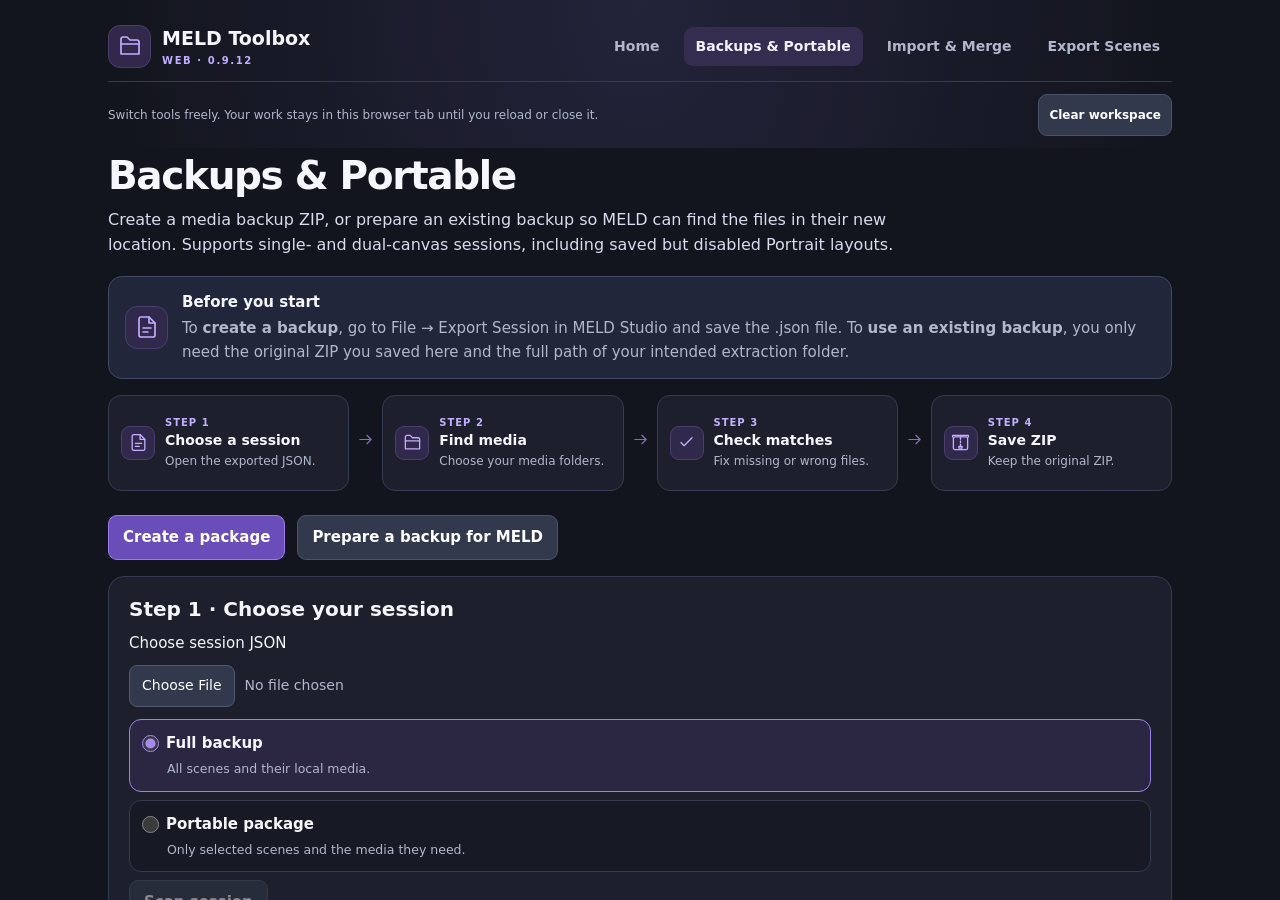
==== commit bd6dedbd: "Retain input information from tab to tab" ====
--- a/portable.html
+++ b/portable.html
@@ -1,7 +1,7 @@
 <!DOCTYPE html>
 
-<html lang="en"><head><meta charset="utf-8"/><meta content="width=device-width, initial-scale=1" name="viewport"/><meta content="default-src 'none'; script-src 'self'; style-src 'self' 'unsafe-inline'; img-src 'self' data: blob:; connect-src 'none'; base-uri 'none'; form-action 'none'; object-src 'none'" http-equiv="Content-Security-Policy"/><title>MELD Toolbox | Media Packages</title><link href="style.css?v=0911" rel="stylesheet"/></head><body><main><header class="topbar"><a class="brand" href="index.html"><span class="brandmark"><svg aria-hidden="true" fill="none" stroke="currentColor" stroke-linecap="round" stroke-linejoin="round" stroke-width="1.65" viewbox="0 0 24 24"><path d="M3 7V5a2 2 0 0 1 2-2h4l3 3h7a2 2 0 0 1 2 2v12H3z"></path><path d="M3 10h18"></path></svg></span><span>MELD Toolbox<small>WEB · 0.9.11</small></span></a><nav aria-label="Main navigation"><a aria-current="page" href="index.html">Backups &amp; Portable</a><a href="production-merge.html">Import &amp; Merge</a><a href="production-manager.html">Export Scenes</a></nav></header><section class="intro"><h1>Backups &amp; Portable</h1><p class="lead">Create a media backup ZIP, or prepare an existing backup so MELD can find the files in their new location. Supports single- and dual-canvas sessions, including saved but disabled Portrait layouts.</p><div class="start"><span class="symbol"><svg aria-hidden="true" fill="none" stroke="currentColor" stroke-linecap="round" stroke-linejoin="round" stroke-width="1.65" viewbox="0 0 24 24"><path d="M14 2H6a2 2 0 0 0-2 2v16a2 2 0 0 0 2 2h12a2 2 0 0 0 2-2V8z"></path><path d="M14 2v6h6M8 13h8M8 17h5"></path></svg></span><div><strong>Before you start</strong><p>To <strong>create a backup</strong>, go to File → Export Session in MELD Studio and save the .json file. To <strong>use an existing backup</strong>, you only need the original ZIP you saved here and the full path of your intended extraction folder.</p></div></div><div aria-label="Workflow" class="flow"><div class="flow-step"><span class="symbol"><svg aria-hidden="true" fill="none" stroke="currentColor" stroke-linecap="round" stroke-linejoin="round" stroke-width="1.65" viewbox="0 0 24 24"><path d="M14 2H6a2 2 0 0 0-2 2v16a2 2 0 0 0 2 2h12a2 2 0 0 0 2-2V8z"></path><path d="M14 2v6h6M8 13h8M8 17h5"></path></svg></span><div><span class="step-index">STEP 1</span><strong>Choose a session</strong><small>Open the exported JSON.</small></div></div><span class="flow-arrow"><svg aria-hidden="true" fill="none" stroke="currentColor" stroke-linecap="round" stroke-linejoin="round" stroke-width="1.65" viewbox="0 0 24 24"><path d="M4 12h16m-6-6 6 6-6 6"></path></svg></span><div class="flow-step"><span class="symbol"><svg aria-hidden="true" fill="none" stroke="currentColor" stroke-linecap="round" stroke-linejoin="round" stroke-width="1.65" viewbox="0 0 24 24"><path d="M3 7V5a2 2 0 0 1 2-2h4l3 3h7a2 2 0 0 1 2 2v12H3z"></path><path d="M3 10h18"></path></svg></span><div><span class="step-index">STEP 2</span><strong>Find media</strong><small>Choose your media folders.</small></div></div><span class="flow-arrow"><svg aria-hidden="true" fill="none" stroke="currentColor" stroke-linecap="round" stroke-linejoin="round" stroke-width="1.65" viewbox="0 0 24 24"><path d="M4 12h16m-6-6 6 6-6 6"></path></svg></span><div class="flow-step"><span class="symbol"><svg aria-hidden="true" fill="none" stroke="currentColor" stroke-linecap="round" stroke-linejoin="round" stroke-width="1.65" viewbox="0 0 24 24"><path d="m5 12 4 4L19 6"></path></svg></span><div><span class="step-index">STEP 3</span><strong>Check matches</strong><small>Fix missing or wrong files.</small></div></div><span class="flow-arrow"><svg aria-hidden="true" fill="none" stroke="currentColor" stroke-linecap="round" stroke-linejoin="round" stroke-width="1.65" viewbox="0 0 24 24"><path d="M4 12h16m-6-6 6 6-6 6"></path></svg></span><div class="flow-step"><span class="symbol"><svg aria-hidden="true" fill="none" stroke="currentColor" stroke-linecap="round" stroke-linejoin="round" stroke-width="1.65" viewbox="0 0 24 24"><rect height="16" rx="2" width="18" x="3" y="5"></rect><path d="M2 5V3h20v2M12 5v3m0 2v2m0 2v3m-2 0h4v2h-4z"></path></svg></span><div><span class="step-index">STEP 4</span><strong>Save ZIP</strong><small>Keep the original ZIP.</small></div></div></div></section>
+<html lang="en"><head><meta charset="utf-8"/><meta content="width=device-width, initial-scale=1" name="viewport"/><meta content="default-src 'none'; script-src 'self'; style-src 'self' 'unsafe-inline'; img-src 'self' data: blob:; connect-src 'none'; base-uri 'none'; form-action 'none'; object-src 'none'" http-equiv="Content-Security-Policy"/><title>MELD Toolbox | Media Packages</title><link href="style.css?v=0912" rel="stylesheet"/><script src="workspace.js?v=0912"></script></head><body><main><header class="topbar"><a class="brand" href="index.html"><span class="brandmark"><svg aria-hidden="true" fill="none" stroke="currentColor" stroke-linecap="round" stroke-linejoin="round" stroke-width="1.65" viewbox="0 0 24 24"><path d="M3 7V5a2 2 0 0 1 2-2h4l3 3h7a2 2 0 0 1 2 2v12H3z"></path><path d="M3 10h18"></path></svg></span><span>MELD Toolbox<small>WEB · 0.9.12</small></span></a><nav aria-label="Main navigation"><a aria-current="page" href="index.html">Backups &amp; Portable</a><a href="production-merge.html">Import &amp; Merge</a><a href="production-manager.html">Export Scenes</a></nav></header><section class="intro"><h1>Backups &amp; Portable</h1><p class="lead">Create a media backup ZIP, or prepare an existing backup so MELD can find the files in their new location. Supports single- and dual-canvas sessions, including saved but disabled Portrait layouts.</p><div class="start"><span class="symbol"><svg aria-hidden="true" fill="none" stroke="currentColor" stroke-linecap="round" stroke-linejoin="round" stroke-width="1.65" viewbox="0 0 24 24"><path d="M14 2H6a2 2 0 0 0-2 2v16a2 2 0 0 0 2 2h12a2 2 0 0 0 2-2V8z"></path><path d="M14 2v6h6M8 13h8M8 17h5"></path></svg></span><div><strong>Before you start</strong><p>To <strong>create a backup</strong>, go to File → Export Session in MELD Studio and save the .json file. To <strong>use an existing backup</strong>, you only need the original ZIP you saved here and the full path of your intended extraction folder.</p></div></div><div aria-label="Workflow" class="flow"><div class="flow-step"><span class="symbol"><svg aria-hidden="true" fill="none" stroke="currentColor" stroke-linecap="round" stroke-linejoin="round" stroke-width="1.65" viewbox="0 0 24 24"><path d="M14 2H6a2 2 0 0 0-2 2v16a2 2 0 0 0 2 2h12a2 2 0 0 0 2-2V8z"></path><path d="M14 2v6h6M8 13h8M8 17h5"></path></svg></span><div><span class="step-index">STEP 1</span><strong>Choose a session</strong><small>Open the exported JSON.</small></div></div><span class="flow-arrow"><svg aria-hidden="true" fill="none" stroke="currentColor" stroke-linecap="round" stroke-linejoin="round" stroke-width="1.65" viewbox="0 0 24 24"><path d="M4 12h16m-6-6 6 6-6 6"></path></svg></span><div class="flow-step"><span class="symbol"><svg aria-hidden="true" fill="none" stroke="currentColor" stroke-linecap="round" stroke-linejoin="round" stroke-width="1.65" viewbox="0 0 24 24"><path d="M3 7V5a2 2 0 0 1 2-2h4l3 3h7a2 2 0 0 1 2 2v12H3z"></path><path d="M3 10h18"></path></svg></span><div><span class="step-index">STEP 2</span><strong>Find media</strong><small>Choose your media folders.</small></div></div><span class="flow-arrow"><svg aria-hidden="true" fill="none" stroke="currentColor" stroke-linecap="round" stroke-linejoin="round" stroke-width="1.65" viewbox="0 0 24 24"><path d="M4 12h16m-6-6 6 6-6 6"></path></svg></span><div class="flow-step"><span class="symbol"><svg aria-hidden="true" fill="none" stroke="currentColor" stroke-linecap="round" stroke-linejoin="round" stroke-width="1.65" viewbox="0 0 24 24"><path d="m5 12 4 4L19 6"></path></svg></span><div><span class="step-index">STEP 3</span><strong>Check matches</strong><small>Fix missing or wrong files.</small></div></div><span class="flow-arrow"><svg aria-hidden="true" fill="none" stroke="currentColor" stroke-linecap="round" stroke-linejoin="round" stroke-width="1.65" viewbox="0 0 24 24"><path d="M4 12h16m-6-6 6 6-6 6"></path></svg></span><div class="flow-step"><span class="symbol"><svg aria-hidden="true" fill="none" stroke="currentColor" stroke-linecap="round" stroke-linejoin="round" stroke-width="1.65" viewbox="0 0 24 24"><rect height="16" rx="2" width="18" x="3" y="5"></rect><path d="M2 5V3h20v2M12 5v3m0 2v2m0 2v3m-2 0h4v2h-4z"></path></svg></span><div><span class="step-index">STEP 4</span><strong>Save ZIP</strong><small>Keep the original ZIP.</small></div></div></div></section>
 <div class="jump"><a class="action primary" href="#create-package">Create a package</a><a class="action" href="#restore-package">Prepare a backup for MELD</a></div><section class="panel" id="create-package"><h2>Step 1 · Choose your session</h2><label for="session">Choose session JSON</label><input accept=".json,application/json" id="session" type="file"/><label class="mode-card"><input checked="" name="mode" type="radio" value="full"/><strong>Full backup</strong><small>All scenes and their local media.</small></label><label class="mode-card"><input name="mode" type="radio" value="selected"/><strong>Portable package</strong><small>Only selected scenes and the media they need.</small></label><div hidden="" id="scenes"></div><button disabled="" id="scan">Scan session</button><p id="report" role="status"></p></section>
 <section class="panel"><h2>Step 2 · Review your media</h2><p>Choose one or more media folders. Check the matches before continuing. Files larger than 256 MiB cannot be copied into the ZIP.</p><label for="folders"><strong>Choose media folder</strong> (repeat as needed)</label><input disabled="" id="folders" multiple="" type="file" webkitdirectory=""/><div hidden="" id="mediaReview"><div class="grid"><div class="stat"><small>Included paths</small><b id="included">0</b></div><div class="stat"><small>Manual / unresolved</small><b id="manualCount">0</b></div><div class="stat"><small>Estimated package size</small><b id="estimated">0</b></div></div><progress aria-label="Estimated ZIP size" id="meter" max="1073741824" value="0"></progress><p class="helper">Estimate before deduplication, including an allowance for session data and ZIP overhead. Actual size can be smaller. Maximum 1 GiB.</p><p id="count" role="status"></p><label class="mode-card"><input id="allowManual" type="checkbox"/><strong>Allow manual media copies</strong><small>Missing or oversized files, and files you choose to copy manually, will be listed with exact destination paths. The backup is incomplete until you copy them.</small></label><p id="blocking" role="status"></p><div id="assets"></div><label class="row"><input disabled="" id="ack" type="checkbox"/>I reviewed the matches and any manual-copy requirements. I understand the ZIP may contain private URLs, settings and media. Online services, fonts and hardware are not copied.</label></div><button class="primary" disabled="" id="build">Save media package ZIP</button><p id="buildStatus" role="status"></p></section>
 <section class="panel" id="restore-package"><h2>Prepare a backup for MELD</h2><p class="lead">Moving a backup to a new folder or another computer? Prepare the original ZIP here before importing it into MELD.</p><div class="notice"><strong>Why this step is needed</strong><p>MELD needs the full file paths of your images, videos and other local media. Extracting a backup by itself does not update those paths. Toolbox creates a new ZIP with a session.json that points to the folder you choose.</p><p><strong>This does not extract files to your computer.</strong> You must download the prepared ZIP and extract it yourself.</p></div><div aria-label="Workflow" class="flow"><div class="flow-step"><span class="symbol"><svg aria-hidden="true" fill="none" stroke="currentColor" stroke-linecap="round" stroke-linejoin="round" stroke-width="1.65" viewbox="0 0 24 24"><rect height="16" rx="2" width="18" x="3" y="5"></rect><path d="M2 5V3h20v2M12 5v3m0 2v2m0 2v3m-2 0h4v2h-4z"></path></svg></span><div><span class="step-index">STEP 1</span><strong>Choose original ZIP</strong><small>The backup you saved here.</small></div></div><span class="flow-arrow"><svg aria-hidden="true" fill="none" stroke="currentColor" stroke-linecap="round" stroke-linejoin="round" stroke-width="1.65" viewbox="0 0 24 24"><path d="M4 12h16m-6-6 6 6-6 6"></path></svg></span><div class="flow-step"><span class="symbol"><svg aria-hidden="true" fill="none" stroke="currentColor" stroke-linecap="round" stroke-linejoin="round" stroke-width="1.65" viewbox="0 0 24 24"><path d="M3 7V5a2 2 0 0 1 2-2h4l3 3h7a2 2 0 0 1 2 2v12H3z"></path><path d="M3 10h18"></path></svg></span><div><span class="step-index">STEP 2</span><strong>Enter extraction path</strong><small>The exact folder you will use.</small></div></div><span class="flow-arrow"><svg aria-hidden="true" fill="none" stroke="currentColor" stroke-linecap="round" stroke-linejoin="round" stroke-width="1.65" viewbox="0 0 24 24"><path d="M4 12h16m-6-6 6 6-6 6"></path></svg></span><div class="flow-step"><span class="symbol"><svg aria-hidden="true" fill="none" stroke="currentColor" stroke-linecap="round" stroke-linejoin="round" stroke-width="1.65" viewbox="0 0 24 24"><path d="M12 3v12m-5-5 5 5 5-5M4 17v4h16v-4"></path></svg></span><div><span class="step-index">STEP 3</span><strong>Download prepared ZIP</strong><small>Media paths are updated.</small></div></div><span class="flow-arrow"><svg aria-hidden="true" fill="none" stroke="currentColor" stroke-linecap="round" stroke-linejoin="round" stroke-width="1.65" viewbox="0 0 24 24"><path d="M4 12h16m-6-6 6 6-6 6"></path></svg></span><div class="flow-step"><span class="symbol"><svg aria-hidden="true" fill="none" stroke="currentColor" stroke-linecap="round" stroke-linejoin="round" stroke-width="1.65" viewbox="0 0 24 24"><path d="M3 7V5a2 2 0 0 1 2-2h4l3 3h7a2 2 0 0 1 2 2v12H3z"></path><path d="M3 10h18"></path></svg></span><div><span class="step-index">STEP 4</span><strong>Extract it yourself</strong><small>Copy manual media, then verify.</small></div></div></div><p><strong>Example:</strong> If you will extract your files into <code>C:\Streaming\MELD Backup</code>, enter that exact path below. Choose a new, empty folder. You can create it in File Explorer first. The browser cannot automatically detect its full path.</p><div class="subgrid"><div><label for="package"><strong>Choose original backup ZIP</strong></label><input accept=".zip,application/zip" id="package" type="file"/></div><div><label for="destination"><strong>Full path where you will extract the new ZIP</strong></label><input id="destination" placeholder="C:\MELD\Restored" spellcheck="false" type="text"/></div></div><button class="primary" id="restore">Update media paths &amp; download new ZIP</button><p id="restoreStatus" role="status"></p><div class="notice"><strong>After downloading — do these steps yourself:</strong><ol><li>In File Explorer, open your downloaded <strong>Restored-…zip</strong> and choose <strong>Extract All</strong>.</li><li>Extract directly into the exact folder you entered above (no extra nested folder). The folder should contain session.json.</li><li>If manual media copies are listed, copy those files to the exact locations shown.</li><li>Use Verify extracted folder below, then import the extracted session.json into MELD Studio.</li></ol><p>If you change the extraction location, prepare the original ZIP again using the new path.</p></div><div hidden="" id="restoreManual"><h3>Manual copies required</h3><p>Copy each original file to the exact destination below. The instructions are also inside the restored ZIP.</p><div id="manualList"></div></div></section><section class="panel" id="verify-package"><h2>Verify extracted folder before importing</h2><p>After extraction and any manual copying, select the folder containing session.json and verification.json. Confirm the actual full folder path below. This checks included media by checksum and manual media by presence and size (when known). It cannot confirm manual file contents or the actual absolute folder path.</p><label for="verifyPath">Full path of extracted folder</label><input id="verifyPath" placeholder="C:\MELD\Restored" spellcheck="false" type="text"/><label for="verifyFolder">Choose extracted folder</label><input id="verifyFolder" multiple="" type="file" webkitdirectory=""/><button class="primary" id="verify">Verify media files</button><p id="verifyStatus" role="status"></p><div id="verifyResults"></div></section>
-<section class="notice"><strong>What is not copied automatically</strong><p>Remote assets, browser sources and device settings stay as references only. Text files are snapshots. External scripts, fonts and hardware setup are not included.</p><p>Package limits: 1 GiB total and 256 MiB per included file. ZIPs are not compressed. Large files can be copied manually. Browser memory or file-access problems can still stop creation. Only original backup ZIPs created by this site can be prepared for MELD here.</p></section><footer><span><svg aria-hidden="true" fill="none" stroke="currentColor" stroke-linecap="round" stroke-linejoin="round" stroke-width="1.65" viewbox="0 0 24 24"><path d="m12 2 9 4v6c0 5-5 9-9 10-4-1-9-5-9-10V6z"></path><path d="m8 12 3 3 5-6"></path></svg> Your session files and media stay in your browser.</span><small>Review private browser-source links before sharing. Community tool; not an official MELD product.</small></footer></main><script src="production-engine.js?v=0911"></script><script src="portable-web-engine.js?v=0911"></script><script src="portable-web-ui.js?v=0911"></script></body></html>+<section class="notice"><strong>What is not copied automatically</strong><p>Remote assets, browser sources and device settings stay as references only. Text files are snapshots. External scripts, fonts and hardware setup are not included.</p><p>Package limits: 1 GiB total and 256 MiB per included file. ZIPs are not compressed. Large files can be copied manually. Browser memory or file-access problems can still stop creation. Only original backup ZIPs created by this site can be prepared for MELD here.</p></section><footer><span><svg aria-hidden="true" fill="none" stroke="currentColor" stroke-linecap="round" stroke-linejoin="round" stroke-width="1.65" viewbox="0 0 24 24"><path d="m12 2 9 4v6c0 5-5 9-9 10-4-1-9-5-9-10V6z"></path><path d="m8 12 3 3 5-6"></path></svg> Your session files and media stay in your browser.</span><small>Review private browser-source links before sharing. Community tool; not an official MELD product.</small></footer></main><script src="production-engine.js?v=0912"></script><script src="portable-web-engine.js?v=0912"></script><script src="portable-web-ui.js?v=0912"></script></body></html>
--- a/style.css
+++ b/style.css
@@ -9,3 +9,6 @@
 
 /* Live merge preview */
 .match-stats,.merge-metrics{margin:14px 0;grid-template-columns:repeat(3,minmax(0,1fr))}.merge-metrics{grid-template-columns:repeat(4,minmax(0,1fr))}.merge-feedback{background:#22263a;border:1px solid #414862;border-radius:10px;padding:12px 14px;color:#dce1f2;margin:12px 0}.preview-heading{justify-content:space-between}.preview-heading h2{margin:0}.preview-ready{font-weight:700;color:var(--green);font-size:13px}.merge-visual{border:1px solid var(--border);border-radius:14px;padding:16px;margin:18px 0;background:#171a24}.merge-diagram{display:grid;grid-template-columns:minmax(0,1fr) 100px minmax(0,1fr);gap:12px;align-items:start;margin:14px 0}.merge-side{border:1px solid var(--border);border-radius:11px;padding:12px;min-width:0;background:#202331}.merge-side h4{margin:0;display:flex;gap:8px;flex-wrap:wrap;align-items:center;justify-content:space-between;font-size:15px}.merge-side h4 small{font-size:10px;letter-spacing:1px}.merge-side p{font-size:13px}.merge-stack{display:grid;gap:7px;max-height:600px;overflow:auto;padding-right:3px}.merge-arrow{align-self:center;text-align:center;color:var(--purple);font-size:12px;overflow-wrap:anywhere}.merge-arrow svg{width:70px;max-width:100%;display:block;margin:0 auto 4px}.merge-scene{border:1px solid #50536a;background:#303344;border-radius:8px;padding:8px;min-width:0;border-left:4px solid #77738a}.merge-scene-top{display:flex;gap:6px;justify-content:space-between;align-items:baseline;flex-wrap:wrap;overflow-wrap:anywhere;font-size:13px}.scene-state{font-size:11px;font-weight:650}.layout-icons{display:flex;gap:6px;align-items:center;margin-top:5px;flex-wrap:wrap}.layout-chip{font-size:10px;line-height:1;padding:4px 7px;border:1px solid currentColor;border-radius:4px;color:#c8c4e1}.portrait-chip{border-radius:3px;padding:6px 4px}.empty-chip{border-style:dashed;opacity:.75}.merge-scene-detail{display:block;font-size:11px;margin-top:5px;overflow-wrap:anywhere}.merge-scene.added{background:#203c32;border-color:#407a59}.merge-scene.merged{background:#302a4b;border-color:#8873cc}.merge-scene.replaced{background:#453523;border-color:#bb9554}.merge-scene.updated{background:#263849;border-color:#5982ad}.merge-scene.added .scene-state,.stat.added b,.action-text.added{color:var(--green)}.merge-scene.merged .scene-state,.stat.merged b,.action-text.merged{color:var(--purple)}.merge-scene.replaced .scene-state,.stat.replaced b,.action-text.replaced{color:var(--gold)}.merge-legend{display:flex;gap:12px;flex-wrap:wrap;font-size:12px;color:var(--muted)}.legend-key::before{content:'';display:inline-block;width:10px;height:10px;border-radius:2px;margin-right:5px;background:#77738a}.legend-key.added::before{background:#407a59}.legend-key.merged::before{background:#8873cc}.legend-key.replaced::before{background:#bb9554}.legend-key.updated::before{background:#5982ad}.merge-validation p{margin:5px 0;font-size:14px}.merge-table{overflow-x:auto}.merge-details{margin:14px 0}.merge-details summary{cursor:pointer;font-weight:650}.merge-details .grid{margin-top:12px}#result{scroll-margin-top:16px}#bulkFeedback:empty{display:none}@media(max-width:700px){.merge-diagram{grid-template-columns:minmax(0,1fr) 42px minmax(0,1fr);gap:6px}.merge-side,.merge-visual{padding:8px}.merge-arrow{font-size:10px}.merge-metrics{grid-template-columns:repeat(2,minmax(0,1fr))}.match-stats{grid-template-columns:repeat(3,minmax(0,1fr))}.match-stats .stat{padding:8px}.match-stats small{font-size:11px}}@media(max-width:420px){.merge-diagram{grid-template-columns:1fr}.merge-arrow svg{transform:rotate(90deg)}.merge-arrow{padding:8px}.merge-stack{max-height:240px}}
+
+/* Live tool tabs: keep each document and its File objects alive without disk storage. */
+.workspace-strip{display:none}.workspace-active .workspace-strip{display:flex;align-items:center;justify-content:space-between;gap:10px;padding:0 0 12px;color:var(--muted);font-size:12px}.workspace-strip button{font-size:12px;padding:6px 10px;flex-shrink:0}.workspace-active,.workspace-active body{height:100%;overflow:hidden}.workspace-active .workspace-shell{height:100vh;height:100dvh;display:flex;flex-direction:column;padding-bottom:0;max-width:none;width:100%}.workspace-active .workspace-shell>.topbar,.workspace-active .workspace-strip{width:100%;max-width:1064px;margin-left:auto;margin-right:auto;flex-shrink:0}.workspace-active .workspace-shell>.topbar{margin-bottom:12px;padding-bottom:12px}.workspace-home,#workspace-deck{flex:1;min-height:0;overflow:auto}.workspace-home{width:100%;max-width:1064px;margin:0 auto;padding:4px 0 32px}.workspace-frame{border:0;width:100%;height:100%;display:block;background:transparent}.workspace-embedded .topbar{display:none}.workspace-embedded main{padding-top:6px}.workspace-embedded body{background:var(--bg)}.workspace-active [hidden]{display:none!important}@media(max-width:650px){.workspace-active .workspace-shell{padding:12px 10px 0}.workspace-active .workspace-shell>.topbar{gap:8px}.workspace-active .workspace-shell nav{gap:3px}.workspace-active .workspace-shell nav a{padding:6px 7px;font-size:12px}.workspace-strip span{line-height:1.35}.workspace-embedded main{padding-left:8px;padding-right:8px}}
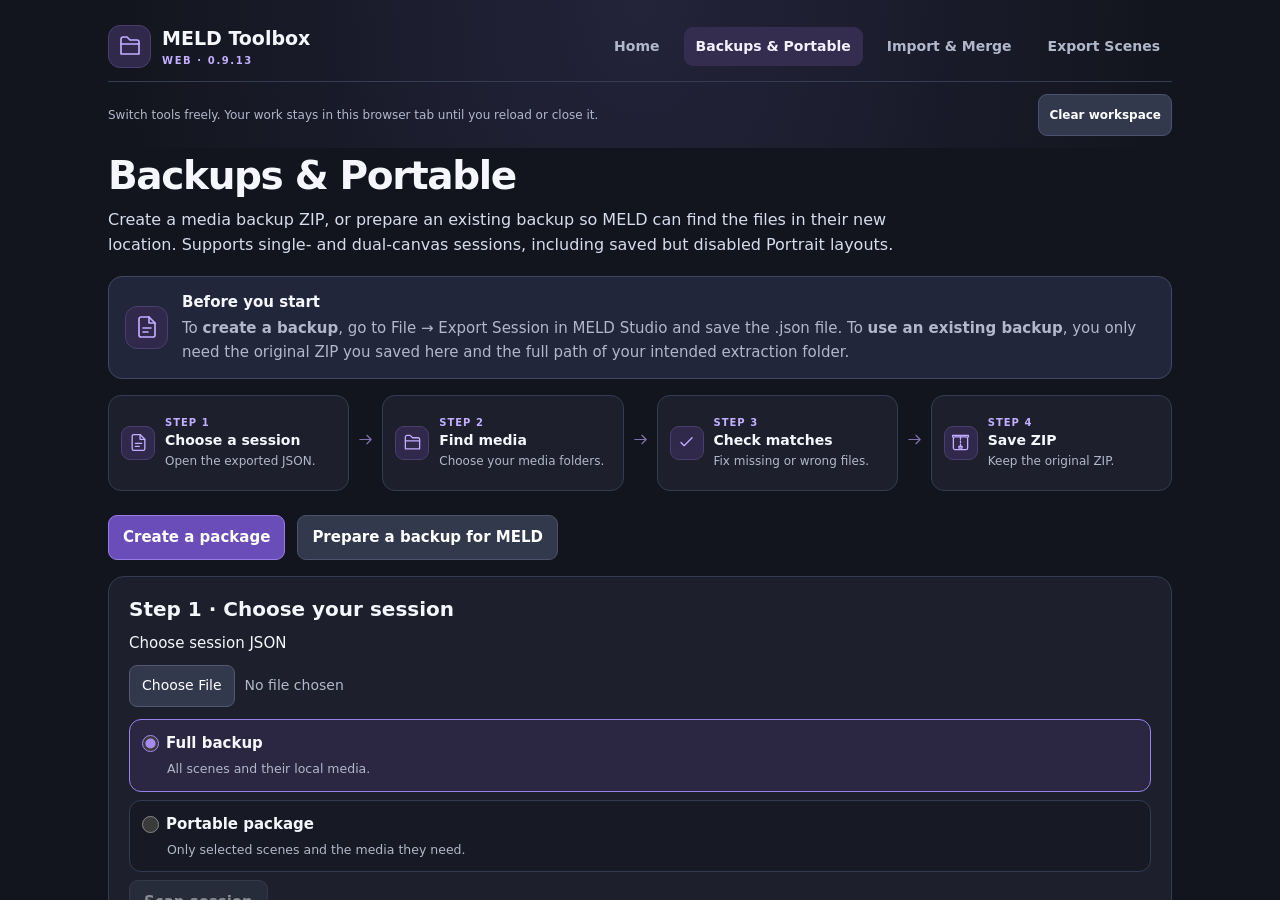
==== commit c42f5b54: "Update about section at the bottom of the page" ====
--- a/portable.html
+++ b/portable.html
@@ -1,7 +1,7 @@
 <!DOCTYPE html>
 
-<html lang="en"><head><meta charset="utf-8"/><meta content="width=device-width, initial-scale=1" name="viewport"/><meta content="default-src 'none'; script-src 'self'; style-src 'self' 'unsafe-inline'; img-src 'self' data: blob:; connect-src 'none'; base-uri 'none'; form-action 'none'; object-src 'none'" http-equiv="Content-Security-Policy"/><title>MELD Toolbox | Media Packages</title><link href="style.css?v=0912" rel="stylesheet"/><script src="workspace.js?v=0912"></script></head><body><main><header class="topbar"><a class="brand" href="index.html"><span class="brandmark"><svg aria-hidden="true" fill="none" stroke="currentColor" stroke-linecap="round" stroke-linejoin="round" stroke-width="1.65" viewbox="0 0 24 24"><path d="M3 7V5a2 2 0 0 1 2-2h4l3 3h7a2 2 0 0 1 2 2v12H3z"></path><path d="M3 10h18"></path></svg></span><span>MELD Toolbox<small>WEB · 0.9.12</small></span></a><nav aria-label="Main navigation"><a aria-current="page" href="index.html">Backups &amp; Portable</a><a href="production-merge.html">Import &amp; Merge</a><a href="production-manager.html">Export Scenes</a></nav></header><section class="intro"><h1>Backups &amp; Portable</h1><p class="lead">Create a media backup ZIP, or prepare an existing backup so MELD can find the files in their new location. Supports single- and dual-canvas sessions, including saved but disabled Portrait layouts.</p><div class="start"><span class="symbol"><svg aria-hidden="true" fill="none" stroke="currentColor" stroke-linecap="round" stroke-linejoin="round" stroke-width="1.65" viewbox="0 0 24 24"><path d="M14 2H6a2 2 0 0 0-2 2v16a2 2 0 0 0 2 2h12a2 2 0 0 0 2-2V8z"></path><path d="M14 2v6h6M8 13h8M8 17h5"></path></svg></span><div><strong>Before you start</strong><p>To <strong>create a backup</strong>, go to File → Export Session in MELD Studio and save the .json file. To <strong>use an existing backup</strong>, you only need the original ZIP you saved here and the full path of your intended extraction folder.</p></div></div><div aria-label="Workflow" class="flow"><div class="flow-step"><span class="symbol"><svg aria-hidden="true" fill="none" stroke="currentColor" stroke-linecap="round" stroke-linejoin="round" stroke-width="1.65" viewbox="0 0 24 24"><path d="M14 2H6a2 2 0 0 0-2 2v16a2 2 0 0 0 2 2h12a2 2 0 0 0 2-2V8z"></path><path d="M14 2v6h6M8 13h8M8 17h5"></path></svg></span><div><span class="step-index">STEP 1</span><strong>Choose a session</strong><small>Open the exported JSON.</small></div></div><span class="flow-arrow"><svg aria-hidden="true" fill="none" stroke="currentColor" stroke-linecap="round" stroke-linejoin="round" stroke-width="1.65" viewbox="0 0 24 24"><path d="M4 12h16m-6-6 6 6-6 6"></path></svg></span><div class="flow-step"><span class="symbol"><svg aria-hidden="true" fill="none" stroke="currentColor" stroke-linecap="round" stroke-linejoin="round" stroke-width="1.65" viewbox="0 0 24 24"><path d="M3 7V5a2 2 0 0 1 2-2h4l3 3h7a2 2 0 0 1 2 2v12H3z"></path><path d="M3 10h18"></path></svg></span><div><span class="step-index">STEP 2</span><strong>Find media</strong><small>Choose your media folders.</small></div></div><span class="flow-arrow"><svg aria-hidden="true" fill="none" stroke="currentColor" stroke-linecap="round" stroke-linejoin="round" stroke-width="1.65" viewbox="0 0 24 24"><path d="M4 12h16m-6-6 6 6-6 6"></path></svg></span><div class="flow-step"><span class="symbol"><svg aria-hidden="true" fill="none" stroke="currentColor" stroke-linecap="round" stroke-linejoin="round" stroke-width="1.65" viewbox="0 0 24 24"><path d="m5 12 4 4L19 6"></path></svg></span><div><span class="step-index">STEP 3</span><strong>Check matches</strong><small>Fix missing or wrong files.</small></div></div><span class="flow-arrow"><svg aria-hidden="true" fill="none" stroke="currentColor" stroke-linecap="round" stroke-linejoin="round" stroke-width="1.65" viewbox="0 0 24 24"><path d="M4 12h16m-6-6 6 6-6 6"></path></svg></span><div class="flow-step"><span class="symbol"><svg aria-hidden="true" fill="none" stroke="currentColor" stroke-linecap="round" stroke-linejoin="round" stroke-width="1.65" viewbox="0 0 24 24"><rect height="16" rx="2" width="18" x="3" y="5"></rect><path d="M2 5V3h20v2M12 5v3m0 2v2m0 2v3m-2 0h4v2h-4z"></path></svg></span><div><span class="step-index">STEP 4</span><strong>Save ZIP</strong><small>Keep the original ZIP.</small></div></div></div></section>
+<html lang="en"><head><meta charset="utf-8"/><meta content="width=device-width, initial-scale=1" name="viewport"/><meta content="default-src 'none'; script-src 'self'; style-src 'self' 'unsafe-inline'; img-src 'self' data: blob:; connect-src 'none'; base-uri 'none'; form-action 'none'; object-src 'none'" http-equiv="Content-Security-Policy"/><title>MELD Toolbox | Media Packages</title><link href="style.css?v=0913" rel="stylesheet"/><script src="workspace.js?v=0913"></script></head><body><main><header class="topbar"><a class="brand" href="index.html"><span class="brandmark"><svg aria-hidden="true" fill="none" stroke="currentColor" stroke-linecap="round" stroke-linejoin="round" stroke-width="1.65" viewbox="0 0 24 24"><path d="M3 7V5a2 2 0 0 1 2-2h4l3 3h7a2 2 0 0 1 2 2v12H3z"></path><path d="M3 10h18"></path></svg></span><span>MELD Toolbox<small>WEB · 0.9.13</small></span></a><nav aria-label="Main navigation"><a aria-current="page" href="index.html">Backups &amp; Portable</a><a href="production-merge.html">Import &amp; Merge</a><a href="production-manager.html">Export Scenes</a></nav></header><section class="intro"><h1>Backups &amp; Portable</h1><p class="lead">Create a media backup ZIP, or prepare an existing backup so MELD can find the files in their new location. Supports single- and dual-canvas sessions, including saved but disabled Portrait layouts.</p><div class="start"><span class="symbol"><svg aria-hidden="true" fill="none" stroke="currentColor" stroke-linecap="round" stroke-linejoin="round" stroke-width="1.65" viewbox="0 0 24 24"><path d="M14 2H6a2 2 0 0 0-2 2v16a2 2 0 0 0 2 2h12a2 2 0 0 0 2-2V8z"></path><path d="M14 2v6h6M8 13h8M8 17h5"></path></svg></span><div><strong>Before you start</strong><p>To <strong>create a backup</strong>, go to File → Export Session in MELD Studio and save the .json file. To <strong>use an existing backup</strong>, you only need the original ZIP you saved here and the full path of your intended extraction folder.</p></div></div><div aria-label="Workflow" class="flow"><div class="flow-step"><span class="symbol"><svg aria-hidden="true" fill="none" stroke="currentColor" stroke-linecap="round" stroke-linejoin="round" stroke-width="1.65" viewbox="0 0 24 24"><path d="M14 2H6a2 2 0 0 0-2 2v16a2 2 0 0 0 2 2h12a2 2 0 0 0 2-2V8z"></path><path d="M14 2v6h6M8 13h8M8 17h5"></path></svg></span><div><span class="step-index">STEP 1</span><strong>Choose a session</strong><small>Open the exported JSON.</small></div></div><span class="flow-arrow"><svg aria-hidden="true" fill="none" stroke="currentColor" stroke-linecap="round" stroke-linejoin="round" stroke-width="1.65" viewbox="0 0 24 24"><path d="M4 12h16m-6-6 6 6-6 6"></path></svg></span><div class="flow-step"><span class="symbol"><svg aria-hidden="true" fill="none" stroke="currentColor" stroke-linecap="round" stroke-linejoin="round" stroke-width="1.65" viewbox="0 0 24 24"><path d="M3 7V5a2 2 0 0 1 2-2h4l3 3h7a2 2 0 0 1 2 2v12H3z"></path><path d="M3 10h18"></path></svg></span><div><span class="step-index">STEP 2</span><strong>Find media</strong><small>Choose your media folders.</small></div></div><span class="flow-arrow"><svg aria-hidden="true" fill="none" stroke="currentColor" stroke-linecap="round" stroke-linejoin="round" stroke-width="1.65" viewbox="0 0 24 24"><path d="M4 12h16m-6-6 6 6-6 6"></path></svg></span><div class="flow-step"><span class="symbol"><svg aria-hidden="true" fill="none" stroke="currentColor" stroke-linecap="round" stroke-linejoin="round" stroke-width="1.65" viewbox="0 0 24 24"><path d="m5 12 4 4L19 6"></path></svg></span><div><span class="step-index">STEP 3</span><strong>Check matches</strong><small>Fix missing or wrong files.</small></div></div><span class="flow-arrow"><svg aria-hidden="true" fill="none" stroke="currentColor" stroke-linecap="round" stroke-linejoin="round" stroke-width="1.65" viewbox="0 0 24 24"><path d="M4 12h16m-6-6 6 6-6 6"></path></svg></span><div class="flow-step"><span class="symbol"><svg aria-hidden="true" fill="none" stroke="currentColor" stroke-linecap="round" stroke-linejoin="round" stroke-width="1.65" viewbox="0 0 24 24"><rect height="16" rx="2" width="18" x="3" y="5"></rect><path d="M2 5V3h20v2M12 5v3m0 2v2m0 2v3m-2 0h4v2h-4z"></path></svg></span><div><span class="step-index">STEP 4</span><strong>Save ZIP</strong><small>Keep the original ZIP.</small></div></div></div></section>
 <div class="jump"><a class="action primary" href="#create-package">Create a package</a><a class="action" href="#restore-package">Prepare a backup for MELD</a></div><section class="panel" id="create-package"><h2>Step 1 · Choose your session</h2><label for="session">Choose session JSON</label><input accept=".json,application/json" id="session" type="file"/><label class="mode-card"><input checked="" name="mode" type="radio" value="full"/><strong>Full backup</strong><small>All scenes and their local media.</small></label><label class="mode-card"><input name="mode" type="radio" value="selected"/><strong>Portable package</strong><small>Only selected scenes and the media they need.</small></label><div hidden="" id="scenes"></div><button disabled="" id="scan">Scan session</button><p id="report" role="status"></p></section>
 <section class="panel"><h2>Step 2 · Review your media</h2><p>Choose one or more media folders. Check the matches before continuing. Files larger than 256 MiB cannot be copied into the ZIP.</p><label for="folders"><strong>Choose media folder</strong> (repeat as needed)</label><input disabled="" id="folders" multiple="" type="file" webkitdirectory=""/><div hidden="" id="mediaReview"><div class="grid"><div class="stat"><small>Included paths</small><b id="included">0</b></div><div class="stat"><small>Manual / unresolved</small><b id="manualCount">0</b></div><div class="stat"><small>Estimated package size</small><b id="estimated">0</b></div></div><progress aria-label="Estimated ZIP size" id="meter" max="1073741824" value="0"></progress><p class="helper">Estimate before deduplication, including an allowance for session data and ZIP overhead. Actual size can be smaller. Maximum 1 GiB.</p><p id="count" role="status"></p><label class="mode-card"><input id="allowManual" type="checkbox"/><strong>Allow manual media copies</strong><small>Missing or oversized files, and files you choose to copy manually, will be listed with exact destination paths. The backup is incomplete until you copy them.</small></label><p id="blocking" role="status"></p><div id="assets"></div><label class="row"><input disabled="" id="ack" type="checkbox"/>I reviewed the matches and any manual-copy requirements. I understand the ZIP may contain private URLs, settings and media. Online services, fonts and hardware are not copied.</label></div><button class="primary" disabled="" id="build">Save media package ZIP</button><p id="buildStatus" role="status"></p></section>
 <section class="panel" id="restore-package"><h2>Prepare a backup for MELD</h2><p class="lead">Moving a backup to a new folder or another computer? Prepare the original ZIP here before importing it into MELD.</p><div class="notice"><strong>Why this step is needed</strong><p>MELD needs the full file paths of your images, videos and other local media. Extracting a backup by itself does not update those paths. Toolbox creates a new ZIP with a session.json that points to the folder you choose.</p><p><strong>This does not extract files to your computer.</strong> You must download the prepared ZIP and extract it yourself.</p></div><div aria-label="Workflow" class="flow"><div class="flow-step"><span class="symbol"><svg aria-hidden="true" fill="none" stroke="currentColor" stroke-linecap="round" stroke-linejoin="round" stroke-width="1.65" viewbox="0 0 24 24"><rect height="16" rx="2" width="18" x="3" y="5"></rect><path d="M2 5V3h20v2M12 5v3m0 2v2m0 2v3m-2 0h4v2h-4z"></path></svg></span><div><span class="step-index">STEP 1</span><strong>Choose original ZIP</strong><small>The backup you saved here.</small></div></div><span class="flow-arrow"><svg aria-hidden="true" fill="none" stroke="currentColor" stroke-linecap="round" stroke-linejoin="round" stroke-width="1.65" viewbox="0 0 24 24"><path d="M4 12h16m-6-6 6 6-6 6"></path></svg></span><div class="flow-step"><span class="symbol"><svg aria-hidden="true" fill="none" stroke="currentColor" stroke-linecap="round" stroke-linejoin="round" stroke-width="1.65" viewbox="0 0 24 24"><path d="M3 7V5a2 2 0 0 1 2-2h4l3 3h7a2 2 0 0 1 2 2v12H3z"></path><path d="M3 10h18"></path></svg></span><div><span class="step-index">STEP 2</span><strong>Enter extraction path</strong><small>The exact folder you will use.</small></div></div><span class="flow-arrow"><svg aria-hidden="true" fill="none" stroke="currentColor" stroke-linecap="round" stroke-linejoin="round" stroke-width="1.65" viewbox="0 0 24 24"><path d="M4 12h16m-6-6 6 6-6 6"></path></svg></span><div class="flow-step"><span class="symbol"><svg aria-hidden="true" fill="none" stroke="currentColor" stroke-linecap="round" stroke-linejoin="round" stroke-width="1.65" viewbox="0 0 24 24"><path d="M12 3v12m-5-5 5 5 5-5M4 17v4h16v-4"></path></svg></span><div><span class="step-index">STEP 3</span><strong>Download prepared ZIP</strong><small>Media paths are updated.</small></div></div><span class="flow-arrow"><svg aria-hidden="true" fill="none" stroke="currentColor" stroke-linecap="round" stroke-linejoin="round" stroke-width="1.65" viewbox="0 0 24 24"><path d="M4 12h16m-6-6 6 6-6 6"></path></svg></span><div class="flow-step"><span class="symbol"><svg aria-hidden="true" fill="none" stroke="currentColor" stroke-linecap="round" stroke-linejoin="round" stroke-width="1.65" viewbox="0 0 24 24"><path d="M3 7V5a2 2 0 0 1 2-2h4l3 3h7a2 2 0 0 1 2 2v12H3z"></path><path d="M3 10h18"></path></svg></span><div><span class="step-index">STEP 4</span><strong>Extract it yourself</strong><small>Copy manual media, then verify.</small></div></div></div><p><strong>Example:</strong> If you will extract your files into <code>C:\Streaming\MELD Backup</code>, enter that exact path below. Choose a new, empty folder. You can create it in File Explorer first. The browser cannot automatically detect its full path.</p><div class="subgrid"><div><label for="package"><strong>Choose original backup ZIP</strong></label><input accept=".zip,application/zip" id="package" type="file"/></div><div><label for="destination"><strong>Full path where you will extract the new ZIP</strong></label><input id="destination" placeholder="C:\MELD\Restored" spellcheck="false" type="text"/></div></div><button class="primary" id="restore">Update media paths &amp; download new ZIP</button><p id="restoreStatus" role="status"></p><div class="notice"><strong>After downloading — do these steps yourself:</strong><ol><li>In File Explorer, open your downloaded <strong>Restored-…zip</strong> and choose <strong>Extract All</strong>.</li><li>Extract directly into the exact folder you entered above (no extra nested folder). The folder should contain session.json.</li><li>If manual media copies are listed, copy those files to the exact locations shown.</li><li>Use Verify extracted folder below, then import the extracted session.json into MELD Studio.</li></ol><p>If you change the extraction location, prepare the original ZIP again using the new path.</p></div><div hidden="" id="restoreManual"><h3>Manual copies required</h3><p>Copy each original file to the exact destination below. The instructions are also inside the restored ZIP.</p><div id="manualList"></div></div></section><section class="panel" id="verify-package"><h2>Verify extracted folder before importing</h2><p>After extraction and any manual copying, select the folder containing session.json and verification.json. Confirm the actual full folder path below. This checks included media by checksum and manual media by presence and size (when known). It cannot confirm manual file contents or the actual absolute folder path.</p><label for="verifyPath">Full path of extracted folder</label><input id="verifyPath" placeholder="C:\MELD\Restored" spellcheck="false" type="text"/><label for="verifyFolder">Choose extracted folder</label><input id="verifyFolder" multiple="" type="file" webkitdirectory=""/><button class="primary" id="verify">Verify media files</button><p id="verifyStatus" role="status"></p><div id="verifyResults"></div></section>
-<section class="notice"><strong>What is not copied automatically</strong><p>Remote assets, browser sources and device settings stay as references only. Text files are snapshots. External scripts, fonts and hardware setup are not included.</p><p>Package limits: 1 GiB total and 256 MiB per included file. ZIPs are not compressed. Large files can be copied manually. Browser memory or file-access problems can still stop creation. Only original backup ZIPs created by this site can be prepared for MELD here.</p></section><footer><span><svg aria-hidden="true" fill="none" stroke="currentColor" stroke-linecap="round" stroke-linejoin="round" stroke-width="1.65" viewbox="0 0 24 24"><path d="m12 2 9 4v6c0 5-5 9-9 10-4-1-9-5-9-10V6z"></path><path d="m8 12 3 3 5-6"></path></svg> Your session files and media stay in your browser.</span><small>Review private browser-source links before sharing. Community tool; not an official MELD product.</small></footer></main><script src="production-engine.js?v=0912"></script><script src="portable-web-engine.js?v=0912"></script><script src="portable-web-ui.js?v=0912"></script></body></html>+<section class="notice"><strong>What is not copied automatically</strong><p>Remote assets, browser sources and device settings stay as references only. Text files are snapshots. External scripts, fonts and hardware setup are not included.</p><p>Package limits: 1 GiB total and 256 MiB per included file. ZIPs are not compressed. Large files can be copied manually. Browser memory or file-access problems can still stop creation. Only original backup ZIPs created by this site can be prepared for MELD here.</p></section><footer><span><svg aria-hidden="true" fill="none" stroke="currentColor" stroke-linecap="round" stroke-linejoin="round" stroke-width="1.65" viewbox="0 0 24 24"><path d="m12 2 9 4v6c0 5-5 9-9 10-4-1-9-5-9-10V6z"></path><path d="m8 12 3 3 5-6"></path></svg> Your session files and media stay in your browser.</span><small>Review private browser-source links before sharing. Community tool; not an official MELD product.</small><small><strong>Developer &amp; Point of Contact:</strong> Discord: <strong>@Snuggie</strong> · Questions, bug reports and feature suggestions welcome.</small></footer></main><script src="production-engine.js?v=0913"></script><script src="portable-web-engine.js?v=0913"></script><script src="portable-web-ui.js?v=0913"></script></body></html>
